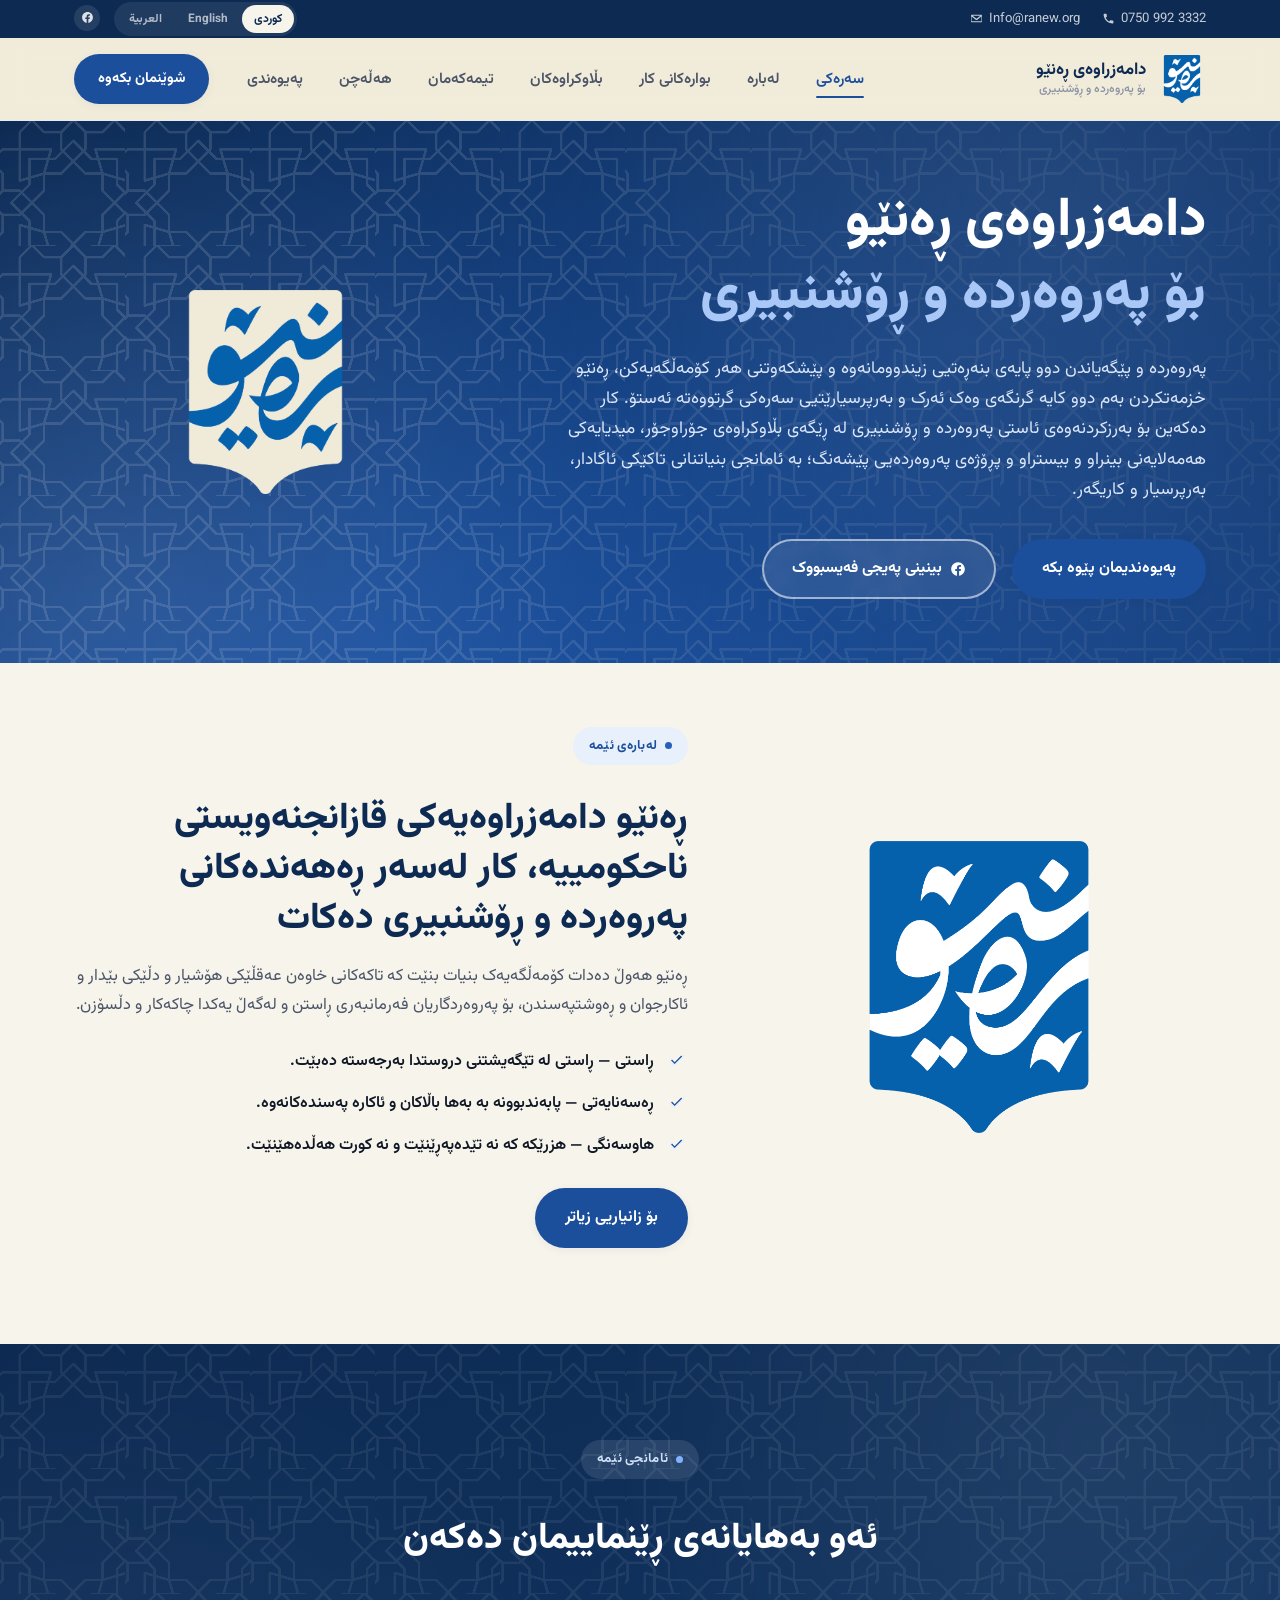
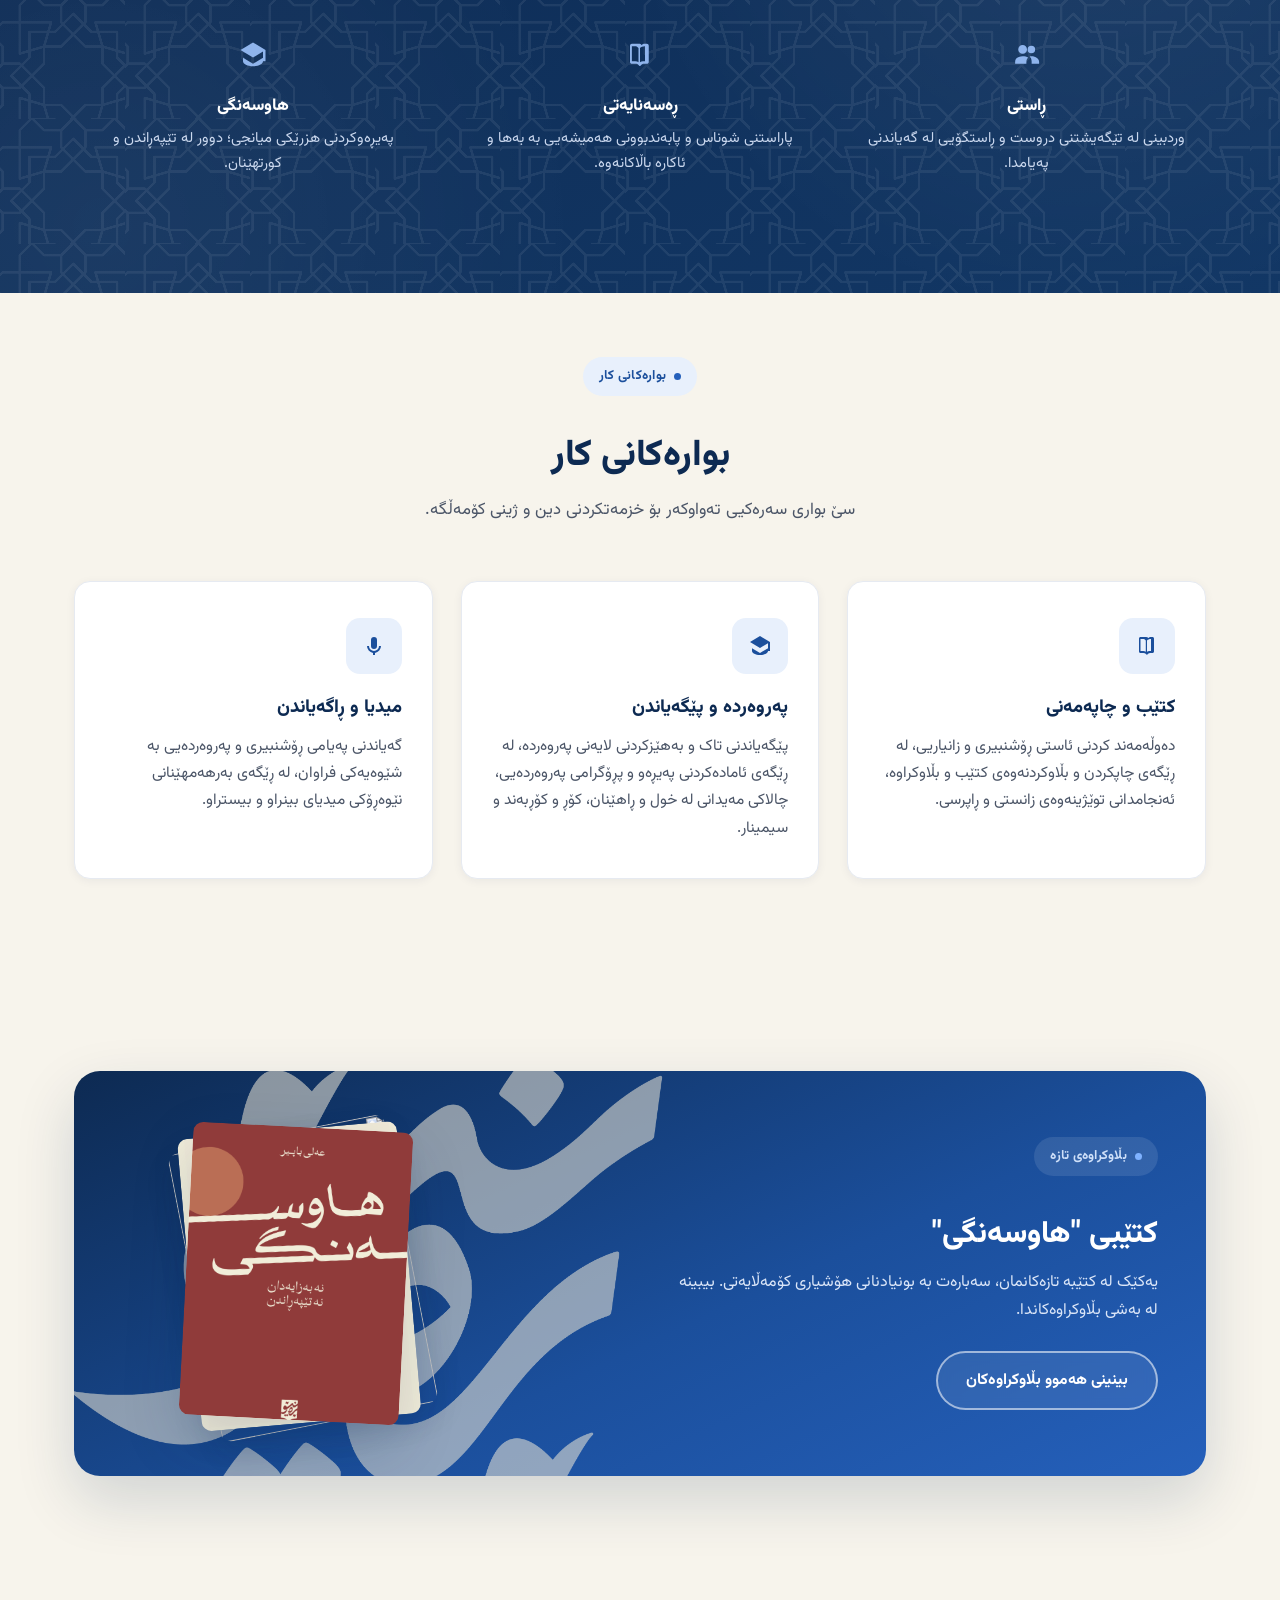
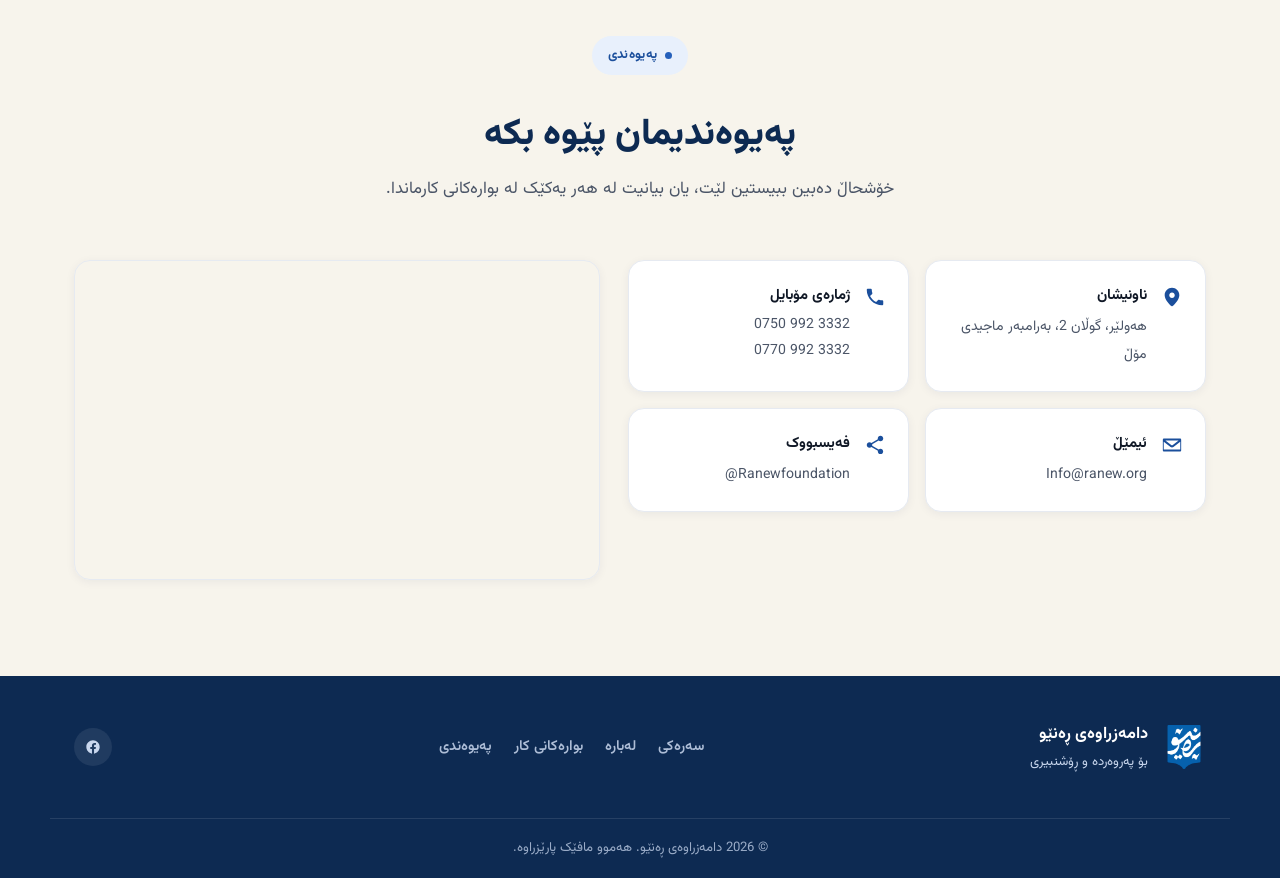
==== index.html @ 1019a0d2 "Updated..." ====
<!DOCTYPE html>
<html lang="ckb" dir="rtl">
<head>
<meta charset="UTF-8">
<meta name="viewport" content="width=device-width, initial-scale=1.0">
<title>دامەزراوەی ڕەنێو | بۆ پەروەردە و ڕۆشنبیری</title>
<meta name="description" content="دامەزراوەی ڕەنێو، ڕێکخراوێکی ناحکومی و ناقازانجخوازە لە هەولێر، کار لەسەر بواری پەروەردە و ڕۆشنبیری دەکات؛ بە وتاری هەفتانە، بەرنامەی پەروەردەیی و چالاکی کۆمەڵایەتی.">
<link rel="icon" type="image/png" href="assets/img/logos/ranew_logo_blue (white_in).png">
<link rel="preconnect" href="https://fonts.googleapis.com">
<link rel="preconnect" href="https://fonts.gstatic.com" crossorigin>
<link href="https://fonts.googleapis.com/css2?family=Vazirmatn:wght@400;500;600;700;800;900&display=swap" rel="stylesheet">
<link rel="stylesheet" href="assets/css/style.css">
</head>
<body>

<!-- ===== Top bar ===== -->
<div class="topbar">
  <div class="container topbar__inner">
    <div class="topbar__contact">
      <a href="tel:+9647509923332" dir="ltr"><span class="icon icon-phone"></span>0750 992 3332</a>
      <a href="mailto:Info@ranew.org" dir="ltr"><span class="icon icon-mail"></span>Info@ranew.org</a>
    </div>
    <div class="topbar__right">
      <div class="lang-switch" id="langSwitch" role="group" aria-label="Language / زمان / اللغة">
        <button type="button" class="lang-switch__btn" data-lang="ckb">کوردی</button>
        <button type="button" class="lang-switch__btn" data-lang="en">English</button>
        <button type="button" class="lang-switch__btn" data-lang="ar">العربية</button>
      </div>
      <div class="topbar__social">
        <a href="https://www.facebook.com/Ranewfoundation" target="_blank" rel="noopener" data-i18n-attr="aria-label:aria.facebook">
          <span class="icon icon-facebook"></span>
        </a>
      </div>
    </div>
  </div>
</div>

<!-- ===== Header / Nav ===== -->
<header class="site-header" id="siteHeader">
  <div class="container header__inner">
    <a href="#top" class="brand">
      <img src="assets/img/logos/ranew_logo_blue (white_in).png" data-i18n-attr="alt:brand.logoAlt" alt="لۆگۆی دامەزراوەی ڕەنێو" class="brand__logo">
      <span class="brand__text">
        <strong data-i18n="hero.title1">دامەزراوەی ڕەنێو</strong>
        <small data-i18n="hero.title2">بۆ پەروەردە و ڕۆشنبیری</small>
      </span>
    </a>

    <nav class="nav" id="mainNav">
      <a href="#top" class="nav__link active" data-i18n="nav.home">سەرەکی</a>
      <a href="#about" class="nav__link" data-i18n="nav.about">لەبارە</a>
      <a href="#programs" class="nav__link" data-i18n="nav.programs">بوارەکانی کار</a>
      <a href="/publications" class="nav__link" data-i18n="nav.publications">بڵاوکراوەکان</a>
      <a href="/team" class="nav__link" data-i18n="nav.team">تیمەکەمان</a>
      <a href="/helachin" class="nav__link">هەڵەچن</a>
      <a href="#contact" class="nav__link" data-i18n="nav.contact">پەیوەندی</a>
    </nav>

    <a href="https://www.facebook.com/Ranewfoundation" target="_blank" rel="noopener" class="btn btn--primary btn--nav" data-i18n="header.followBtn">شوێنمان بکەوە</a>

    <button class="nav-toggle" id="navToggle" data-i18n-attr="aria-label:aria.navToggle" aria-label="کردنەوەی لیستە" aria-expanded="false">
      <span></span><span></span><span></span>
    </button>
  </div>
</header>

<main id="top">

  <!-- ===== Hero ===== -->
  <section class="hero">
    <div class="hero__pattern" aria-hidden="true"></div>
    <div class="container hero__inner">
      <div class="hero__content reveal">
        <h1><span data-i18n="hero.title1">دامەزراوەی ڕەنێو</span><br><span class="hero__line2" data-i18n="hero.title2">بۆ پەروەردە و ڕۆشنبیری</span></h1>
        <p class="hero__lead" data-i18n="hero.lead">
          پەروەردە و پێگەیاندن دوو پایەی بنەڕەتیی زیندوومانەوە و پێشکەوتنی هەر کۆمەڵگەیەکن، ڕەنێو خزمەتکردن
          بەم دوو کایە گرنگەی وەک ئەرک و بەرپرسیارێتیی سەرەکی گرتووەتە ئەستۆ. کار دەکەین بۆ بەرزکردنەوەی
          ئاستی پەروەردە و ڕۆشنبیری لە ڕێگەی بڵاوکراوەی جۆراوجۆر، میدیایەکی هەمەلایەنی بینراو و بیستراو و
          پڕۆژەی پەروەردەیی پێشەنگ؛ بە ئامانجی بنیاتنانی تاکێکی ئاگادار، بەرپرسیار و کاریگەر.
        </p>
        <div class="hero__cta">
          <a href="#contact" class="btn btn--primary" data-i18n="hero.ctaContact">پەیوەندیمان پێوە بکە</a>
          <a href="https://www.facebook.com/Ranewfoundation" target="_blank" rel="noopener" class="btn btn--ghost">
            <span class="icon icon-facebook"></span> <span data-i18n="hero.ctaFacebook">بینینی پەیجی فەیسبووک</span>
          </a>
        </div>
      </div>
      <div class="hero__badge reveal">
        <img src="assets/img/logos/ranew_logo_white.png" data-i18n-attr="alt:hero.badgeAlt" alt="نیشانی دامەزراوەی ڕەنێو">
      </div>
    </div>

    <!--
    <div class="stats container reveal">
      <div class="stat">
        <span class="stat__num" data-count="9000" data-suffix="+">0</span>
        <span class="stat__label" data-i18n="stats.followers">شوێنکەوتووی فەیسبووک</span>
      </div>
      <div class="stat">
        <span class="stat__num" data-count="3">0</span>
        <span class="stat__label" data-i18n="stats.areas">بواری سەرەکی چالاکی</span>
      </div>
      <div class="stat">
        <span class="stat__num" data-count="52" data-suffix="+">0</span>
        <span class="stat__label" data-i18n="stats.talks">وتاری هەفتانە ساڵانە</span>
      </div>
      <div class="stat">
        <span class="stat__num" data-count="100" data-suffix="%">0</span>
        <span class="stat__label" data-i18n="stats.nonprofit">ناقازانجخواز و خزمەتگوزاری</span>
      </div>
    </div>
    -->
  </section>

  <!-- ===== About ===== -->
  <section class="section" id="about">
    <div class="container about__grid">
      <div class="about__media reveal">
        <div class="about__frame">
          <img src="assets/img/logos/ranew_logo_blue (white_in).png" data-i18n-attr="alt:brand.logoAlt" alt="لۆگۆی دامەزراوەی ڕەنێو">
        </div>
      </div>
      <div class="about__content reveal">
        <span class="eyebrow eyebrow--dark" data-i18n="about.eyebrow">لەبارەی ئێمە</span>
        <h2 class="section__title" data-i18n="about.title">ڕەنێو دامەزراوەیەکی قازانجنەویستی ناحکومییە، کار لەسەر ڕەهەندەکانی پەروەردە و ڕۆشنبیری دەکات</h2>
        <p data-i18n="about.p1">
          ڕەنێو هەوڵ دەدات کۆمەڵگەیەک بنیات بنێت کە تاکەکانی خاوەن عەقڵێکی هۆشیار و دڵێکی بێدار و
          ئاکارجوان و ڕەوشتپەسندن، بۆ پەروەردگاریان فەرمانبەری ڕاستن و لەگەڵ یەکدا چاکەکار و دڵسۆزن.
        </p>
        <ul class="check-list">
          <li data-i18n="about.check1">ڕاستی — ڕاستی لە تێگەیشتنی دروستدا بەرجەستە دەبێت.</li>
          <li data-i18n="about.check2">هاوسەنگی — هزرێکە کە نە تێدەپەڕێنێت و نە کورت هەڵدەهێنێت.</li>
          <li data-i18n="about.check3">ڕەسەنایەتی — پابەندبوونە بە بەها باڵاکان و ئاکارە پەسندەکانەوە.</li>
        </ul>

        <a href="#contact" class="btn btn--primary" data-i18n="about.cta">بۆ زانیاری زیاتر</a>
      </div>
    </div>
  </section>

  <!-- ===== Values ===== -->
  <section class="section section--dark" id="values">
    <div class="hero__pattern hero__pattern--dark" aria-hidden="true"></div>
    <div class="container">
      <div class="section__head reveal">
        <span class="eyebrow" data-i18n="values.eyebrow">ئامانجی ئێمە</span>
        <h2 class="section__title section__title--light" data-i18n="values.title">ئەو بەهایانەی ڕێنماییمان دەکەن</h2>
      </div>

      <div class="cards cards--3">
        <div class="value reveal">
          <span class="icon icon-people"></span>
          <h4 data-i18n="values.v1.title">ڕاستی</h4>
          <p data-i18n="values.v1.desc">وردبینی لە تێگەیشتنی دروست و ڕاستگۆیی لە گەیاندنی پەیامدا.</p>
        </div>
        <div class="value reveal">
          <span class="icon icon-book"></span>
          <h4 data-i18n="values.v2.title">ڕەسەنایەتی</h4>
          <p data-i18n="values.v2.desc">پاراستنی شوناس و پابەندبوونی هەمیشەیی بە بەها و ئاکارە باڵاکانەوە.</p>
        </div>
        <div class="value reveal">
          <span class="icon icon-culture"></span>
          <h4 data-i18n="values.v3.title">هاوسەنگی</h4>
          <p data-i18n="values.v3.desc">پەیڕەوکردنی هزرێکی میانجی؛ دوور لە تێپەڕاندن و کورتهێنان.</p>
        </div>
      </div>
    </div>
  </section>

  <!-- ===== Programs ===== -->
  <section class="section section--tint" id="programs">
    <div class="container">
      <div class="section__head reveal">
        <span class="eyebrow eyebrow--dark" data-i18n="programs.eyebrow">بوارەکانی کار</span>
        <h2 class="section__title" data-i18n="programs.title">بوارەکانی کار</h2>
        <p class="section__sub" data-i18n="programs.sub">سێ بواری سەرەکیی تەواوکەر بۆ خزمەتکردنی دین و ژینی کۆمەڵگە.</p>
      </div>

      <div class="cards cards--3">
        <article class="card reveal">
          <div class="card__icon"><span class="icon icon-book"></span></div>
          <h3 data-i18n="programs.card1.title">کتێب و چاپەمەنی</h3>
          <p data-i18n="programs.card1.desc">دەوڵەمەند کردنی ئاستی ڕۆشنبیری و زانیاریی، لە ڕێگەی چاپکردن و بڵاوکردنەوەی کتێب و بڵاوکراوە، ئەنجامدانی توێژینەوەی زانستی و ڕاپرسی.</p>
        </article>
        <article class="card reveal">
          <div class="card__icon"><span class="icon icon-culture"></span></div>
          <h3 data-i18n="programs.card2.title">پەروەردە و پێگەیاندن</h3>
          <p data-i18n="programs.card2.desc">پێگەیاندنی تاک و بەهێزکردنی لایەنی پەروەردە، لە ڕێگەی ئامادەکردنی پەیڕەو و پڕۆگرامی پەروەردەیی، چالاکی مەیدانی لە خول و ڕاهێنان، کۆڕ و کۆڕبەند و سیمینار.</p>
        </article>
        <article class="card reveal">
          <div class="card__icon"><span class="icon icon-mic"></span></div>
          <h3 data-i18n="programs.card3.title">میدیا و ڕاگەیاندن</h3>
          <p data-i18n="programs.card3.desc">گەیاندنی پەیامی ڕۆشنبیری و پەروەردەیی بە شێوەیەکی فراوان، لە ڕێگەی بەرهەمهێنانی نێوەڕۆکی میدیای بینراو و بیستراو.</p>
        </article>
      </div>
    </div>
  </section>

  <!-- ===== Book Promo ===== -->
  <section class="section promo-section">
    <div class="container">
      <div class="promo reveal">
        <div class="promo__overlay" aria-hidden="true"></div>
        <div class="promo__content">
          <span class="eyebrow" data-i18n="promo.eyebrow">بڵاوکراوەی تازە</span>
          <h2 class="promo__title" data-i18n="promo.title">کتێبی "هاوسەنگی"</h2>
          <p class="promo__desc" data-i18n="promo.desc">یەکێک لە کتێبە تازەکانمان، سەبارەت بە بونیادنانی هۆشیاری کۆمەڵایەتی. بیبینە لە بەشی بڵاوکراوەکاندا.</p>
          <a href="/publications" class="btn btn--ghost" data-i18n="promo.cta">بینینی هەموو بڵاوکراوەکان</a>
        </div>
        <div class="promo__book">
          <img class="promo__book-img promo__book-img--back" src="assets/img/books/2ds/خێزان.png" alt="">
          <img class="promo__book-img promo__book-img--mid" src="assets/img/books/2ds/دۆستایەتی.png" alt="">
          <img class="promo__book-img promo__book-img--front" src="assets/img/books/2ds/هاوسەنگی.png" alt="">
        </div>
      </div>
    </div>
  </section>

  <!-- ===== Contact ===== -->
  <section class="section" id="contact">
    <div class="container">
      <div class="section__head reveal">
        <span class="eyebrow eyebrow--dark" data-i18n="contact.eyebrow">پەیوەندی</span>
        <h2 class="section__title" data-i18n="contact.title">پەیوەندیمان پێوە بکە</h2>
        <p class="section__sub" data-i18n="contact.sub">خۆشحاڵ دەبین ببیستین لێت، یان بیانیت لە هەر یەکێک لە بوارەکانی کارماندا.</p>
      </div>

      <div class="contact__grid">
        <div class="contact__cards reveal">
          <a class="contact-card" href="https://www.google.com/maps/search/?api=1&query=36.198942,44.063415" target="_blank" rel="noopener">
            <span class="icon icon-pin"></span>
            <div>
              <strong data-i18n="contact.address.label">ناونیشان</strong>
              <span data-i18n="contact.address.value">هەولێر، گوڵان 2، بەرامبەر ماجیدی مۆڵ</span>
            </div>
          </a>
          <div class="contact-card">
            <span class="icon icon-phone"></span>
            <div>
              <strong data-i18n="contact.phone.label">ژمارەی مۆبایل</strong>
              <span dir="ltr" class="contact-card__phones">
                <a href="tel:+9647509923332">0750 992 3332</a>
                <a href="tel:+9647709923332">0770 992 3332</a>
              </span>
            </div>
          </div>
          <a class="contact-card" href="mailto:Info@ranew.org">
            <span class="icon icon-mail"></span>
            <div>
              <strong data-i18n="contact.email.label">ئیمێڵ</strong>
              <span dir="ltr">Info@ranew.org</span>
            </div>
          </a>
          <a class="contact-card" href="https://www.facebook.com/Ranewfoundation" target="_blank" rel="noopener">
            <span class="icon icon-share"></span>
            <div>
              <strong data-i18n="contact.facebook.label">میدیای کۆمەڵایەتی</strong>
              <span dir="ltr">@Ranewfoundation</span>
            </div>
          </a>
        </div>

        <div class="contact__map reveal">
          <iframe
            src="https://www.google.com/maps?q=36.198942,44.063415&z=16&output=embed"
            width="100%" height="100%" style="border:0;" loading="lazy"
            referrerpolicy="no-referrer-when-downgrade"
            title="Ranew Foundation - Google Maps location">
          </iframe>
        </div>
      </div>
    </div>
  </section>

</main>

<!-- ===== Footer ===== -->
<footer class="footer">
  <div class="container footer__inner">
    <div class="footer__brand">
      <img src="assets/img/logos/ranew_logo_blue (white_in).png" data-i18n-attr="alt:brand.logoAlt" alt="لۆگۆی دامەزراوەی ڕەنێو">
      <div>
        <strong data-i18n="hero.title1">دامەزراوەی ڕەنێو</strong>
        <p data-i18n="footer.tagline">بۆ پەروەردە و ڕۆشنبیری</p>
      </div>
    </div>

    <nav class="footer__links">
      <a href="#top" data-i18n="nav.home">سەرەکی</a>
      <a href="#about" data-i18n="nav.about">لەبارەی ئێمە</a>
      <a href="#programs" data-i18n="nav.programs">بوارەکانی کار</a>
      <a href="#contact" data-i18n="nav.contact">پەیوەندی</a>
    </nav>

    <div class="footer__social">
      <a href="https://www.facebook.com/Ranewfoundation" target="_blank" rel="noopener" data-i18n-attr="aria-label:aria.facebook"><span class="icon icon-facebook"></span></a>
    </div>
  </div>
  <div class="footer__bottom">
    <div class="container">
      <p>© <span id="year"></span> <span data-i18n="footer.copyright">دامەزراوەی ڕەنێو. هەموو مافێک پارێزراوە.</span></p>
    </div>
  </div>
</footer>

<button id="backToTop" class="back-to-top" data-i18n-attr="aria-label:aria.backToTop" aria-label="گەڕانەوە بۆ سەرەوە">
  <span class="icon icon-up"></span>
</button>

<script src="assets/js/script.js"></script>
<script src="assets/js/i18n.js"></script>
</body>
</html>
---- assets/css/style.css ----
/* ============================================================
   دامەزراوەی ڕەنێو — Ranew Foundation website styles
   ============================================================ */

:root{
  --blue-900:#0d2a52;
  --blue-800:#123765;
  --blue-700:#1b4f9c;
  --blue-600:#2560bb;
  --blue-500:#3a72cc;
  --blue-100:#e8f0fc;
  --blue-50:#f4f8fd;

  --ink:#101826;
  --ink-soft:#4b5567;
  --ink-faint:#8892a3;
  --line:#e6eaf1;
  --white:#ffffff;
  --cream:#f7f4ec;
  --bg:var(--cream);

  --shadow-sm:0 2px 10px rgba(13,42,82,.06);
  --shadow-md:0 12px 30px rgba(13,42,82,.10);
  --shadow-lg:0 24px 60px rgba(13,42,82,.16);

  --radius-sm:10px;
  --radius-md:16px;
  --radius-lg:26px;

  --ease:cubic-bezier(.4,0,.2,1);
  --container:1180px;
}

*,*::before,*::after{ box-sizing:border-box; }
html{ scroll-behavior:smooth; scroll-padding-top:83px; }
body{
  margin:0;
  font-family:'Vazirmatn', 'Segoe UI', Tahoma, sans-serif;
  color:var(--ink);
  background:var(--bg);
  line-height:1.75;
  -webkit-font-smoothing:antialiased;
  overflow-x:hidden;
}
img{ max-width:100%; display:block; }
a{ color:inherit; text-decoration:none; }
ul{ margin:0; padding:0; list-style:none; }
h1,h2,h3,h4{ margin:0; line-height:1.35; font-weight:800; }
p{ margin:0; }
button{ font-family:inherit; }

.container{
  width:100%;
  max-width:var(--container);
  margin-inline:auto;
  padding-inline:24px;
}

/* ---------- Reveal on scroll ---------- */
.reveal{
  opacity:0;
  transform:translateY(24px);
  transition:opacity .7s var(--ease), transform .7s var(--ease);
}
.reveal.is-visible{ opacity:1; transform:none; }

/* ---------- Icons (inline-SVG mask) ---------- */
.icon{
  display:inline-block;
  width:1em; height:1em;
  background-color:currentColor;
  -webkit-mask-repeat:no-repeat; mask-repeat:no-repeat;
  -webkit-mask-position:center; mask-position:center;
  -webkit-mask-size:contain; mask-size:contain;
  vertical-align:-0.14em;
}
.icon-phone{ -webkit-mask-image:url("data:image/svg+xml,%3Csvg xmlns='http://www.w3.org/2000/svg' viewBox='0 0 24 24'%3E%3Cpath d='M6.6 10.8c1.4 2.8 3.8 5.2 6.6 6.6l2.2-2.2c.3-.3.7-.4 1-.2 1.1.4 2.3.6 3.6.6.6 0 1 .4 1 1V20c0 .6-.4 1-1 1C10.6 21 3 13.4 3 4c0-.6.4-1 1-1h3.5c.6 0 1 .4 1 1 0 1.2.2 2.4.6 3.6.1.4 0 .8-.2 1L6.6 10.8z'/%3E%3C/svg%3E"); mask-image:url("data:image/svg+xml,%3Csvg xmlns='http://www.w3.org/2000/svg' viewBox='0 0 24 24'%3E%3Cpath d='M6.6 10.8c1.4 2.8 3.8 5.2 6.6 6.6l2.2-2.2c.3-.3.7-.4 1-.2 1.1.4 2.3.6 3.6.6.6 0 1 .4 1 1V20c0 .6-.4 1-1 1C10.6 21 3 13.4 3 4c0-.6.4-1 1-1h3.5c.6 0 1 .4 1 1 0 1.2.2 2.4.6 3.6.1.4 0 .8-.2 1L6.6 10.8z'/%3E%3C/svg%3E"); }
.icon-mail{ -webkit-mask-image:url("data:image/svg+xml,%3Csvg xmlns='http://www.w3.org/2000/svg' viewBox='0 0 24 24'%3E%3Cpath d='M3 5h18c.6 0 1 .4 1 1v12c0 .6-.4 1-1 1H3c-.6 0-1-.4-1-1V6c0-.6.4-1 1-1zm1.8 2 6.7 5.2c.3.2.7.2 1 0L19.2 7H4.8zM3 8.4V17h18V8.4l-7.4 5.7c-.9.7-2.3.7-3.2 0L3 8.4z'/%3E%3C/svg%3E"); mask-image:url("data:image/svg+xml,%3Csvg xmlns='http://www.w3.org/2000/svg' viewBox='0 0 24 24'%3E%3Cpath d='M3 5h18c.6 0 1 .4 1 1v12c0 .6-.4 1-1 1H3c-.6 0-1-.4-1-1V6c0-.6.4-1 1-1zm1.8 2 6.7 5.2c.3.2.7.2 1 0L19.2 7H4.8zM3 8.4V17h18V8.4l-7.4 5.7c-.9.7-2.3.7-3.2 0L3 8.4z'/%3E%3C/svg%3E"); }
.icon-facebook{ -webkit-mask-image:url("data:image/svg+xml,%3Csvg xmlns='http://www.w3.org/2000/svg' viewBox='0 0 24 24'%3E%3Cpath d='M22 12.06C22 6.5 17.52 2 12 2S2 6.5 2 12.06c0 5 3.66 9.16 8.44 9.94v-7.03H7.9v-2.9h2.54V9.85c0-2.51 1.5-3.9 3.79-3.9 1.1 0 2.24.2 2.24.2v2.46h-1.26c-1.24 0-1.63.77-1.63 1.56v1.87h2.78l-.44 2.9h-2.34V22c4.78-.78 8.44-4.94 8.44-9.94z'/%3E%3C/svg%3E"); mask-image:url("data:image/svg+xml,%3Csvg xmlns='http://www.w3.org/2000/svg' viewBox='0 0 24 24'%3E%3Cpath d='M22 12.06C22 6.5 17.52 2 12 2S2 6.5 2 12.06c0 5 3.66 9.16 8.44 9.94v-7.03H7.9v-2.9h2.54V9.85c0-2.51 1.5-3.9 3.79-3.9 1.1 0 2.24.2 2.24.2v2.46h-1.26c-1.24 0-1.63.77-1.63 1.56v1.87h2.78l-.44 2.9h-2.34V22c4.78-.78 8.44-4.94 8.44-9.94z'/%3E%3C/svg%3E"); }
.icon-pin{ -webkit-mask-image:url("data:image/svg+xml,%3Csvg xmlns='http://www.w3.org/2000/svg' viewBox='0 0 24 24'%3E%3Cpath d='M12 2c-4.4 0-8 3.6-8 8 0 5.4 6.6 11.2 7.4 11.9.3.3.9.3 1.2 0C13.4 21.2 20 15.4 20 10c0-4.4-3.6-8-8-8zm0 11c-1.7 0-3-1.3-3-3s1.3-3 3-3 3 1.3 3 3-1.3 3-3 3z'/%3E%3C/svg%3E"); mask-image:url("data:image/svg+xml,%3Csvg xmlns='http://www.w3.org/2000/svg' viewBox='0 0 24 24'%3E%3Cpath d='M12 2c-4.4 0-8 3.6-8 8 0 5.4 6.6 11.2 7.4 11.9.3.3.9.3 1.2 0C13.4 21.2 20 15.4 20 10c0-4.4-3.6-8-8-8zm0 11c-1.7 0-3-1.3-3-3s1.3-3 3-3 3 1.3 3 3-1.3 3-3 3z'/%3E%3C/svg%3E"); }
.icon-mic{ -webkit-mask-image:url("data:image/svg+xml,%3Csvg xmlns='http://www.w3.org/2000/svg' viewBox='0 0 24 24'%3E%3Cpath d='M12 15a3 3 0 0 0 3-3V6a3 3 0 0 0-6 0v6a3 3 0 0 0 3 3zm5-3a5 5 0 0 1-10 0H5a7 7 0 0 0 6 6.9V21h2v-2.1A7 7 0 0 0 19 12h-2z'/%3E%3C/svg%3E"); mask-image:url("data:image/svg+xml,%3Csvg xmlns='http://www.w3.org/2000/svg' viewBox='0 0 24 24'%3E%3Cpath d='M12 15a3 3 0 0 0 3-3V6a3 3 0 0 0-6 0v6a3 3 0 0 0 3 3zm5-3a5 5 0 0 1-10 0H5a7 7 0 0 0 6 6.9V21h2v-2.1A7 7 0 0 0 19 12h-2z'/%3E%3C/svg%3E"); }
.icon-book{ -webkit-mask-image:url("data:image/svg+xml,%3Csvg xmlns='http://www.w3.org/2000/svg' viewBox='0 0 24 24'%3E%3Cpath d='M4 4.5C4 3.7 4.7 3 5.5 3H11c1 0 1.8.4 2.4 1.1C13.9 3.4 14.8 3 15.8 3h1.7c.8 0 1.5.7 1.5 1.5v13c0 .8-.7 1.5-1.5 1.5h-2.1c-1 0-1.9.4-2.6 1.1l-.4.4c-.3.3-.8.3-1 0l-.4-.4c-.7-.7-1.6-1.1-2.6-1.1H5.5C4.7 19 4 18.3 4 17.5v-13zM12 6.4v11.3c.7-.4 1.5-.7 2.4-.7h1.6V5H15.8c-1.6 0-2.9.6-3.8 1.4zM11 5H5.5v12h2.9c.9 0 1.7.3 2.4.7V6.4C10.1 5.9 9.7 5 8.7 5H11z'/%3E%3C/svg%3E"); mask-image:url("data:image/svg+xml,%3Csvg xmlns='http://www.w3.org/2000/svg' viewBox='0 0 24 24'%3E%3Cpath d='M4 4.5C4 3.7 4.7 3 5.5 3H11c1 0 1.8.4 2.4 1.1C13.9 3.4 14.8 3 15.8 3h1.7c.8 0 1.5.7 1.5 1.5v13c0 .8-.7 1.5-1.5 1.5h-2.1c-1 0-1.9.4-2.6 1.1l-.4.4c-.3.3-.8.3-1 0l-.4-.4c-.7-.7-1.6-1.1-2.6-1.1H5.5C4.7 19 4 18.3 4 17.5v-13zM12 6.4v11.3c.7-.4 1.5-.7 2.4-.7h1.6V5H15.8c-1.6 0-2.9.6-3.8 1.4zM11 5H5.5v12h2.9c.9 0 1.7.3 2.4.7V6.4C10.1 5.9 9.7 5 8.7 5H11z'/%3E%3C/svg%3E"); }
.icon-culture{ -webkit-mask-image:url("data:image/svg+xml,%3Csvg xmlns='http://www.w3.org/2000/svg' viewBox='0 0 24 24'%3E%3Cpath d='M12 2 2 8l10 6 8-4.8V17h2V8L12 2zM4 10.2V17c0 2.2 3.6 4 8 4s8-1.8 8-4v-2.8l-8 4.8-8-4.8z'/%3E%3C/svg%3E"); mask-image:url("data:image/svg+xml,%3Csvg xmlns='http://www.w3.org/2000/svg' viewBox='0 0 24 24'%3E%3Cpath d='M12 2 2 8l10 6 8-4.8V17h2V8L12 2zM4 10.2V17c0 2.2 3.6 4 8 4s8-1.8 8-4v-2.8l-8 4.8-8-4.8z'/%3E%3C/svg%3E"); }
.icon-heart{ -webkit-mask-image:url("data:image/svg+xml,%3Csvg xmlns='http://www.w3.org/2000/svg' viewBox='0 0 24 24'%3E%3Cpath d='M12 21s-7.5-4.6-10-9.3C.4 8 2 4.5 5.5 4c2-.3 3.7.6 4.9 2.3.3.4.7.9 1 1.3.3-.4.7-.9 1-1.3C13.6 4.6 15.3 3.7 17.3 4c3.5.5 5.1 4 3.7 7.7C18.5 16.4 12 21 12 21z'/%3E%3C/svg%3E"); mask-image:url("data:image/svg+xml,%3Csvg xmlns='http://www.w3.org/2000/svg' viewBox='0 0 24 24'%3E%3Cpath d='M12 21s-7.5-4.6-10-9.3C.4 8 2 4.5 5.5 4c2-.3 3.7.6 4.9 2.3.3.4.7.9 1 1.3.3-.4.7-.9 1-1.3C13.6 4.6 15.3 3.7 17.3 4c3.5.5 5.1 4 3.7 7.7C18.5 16.4 12 21 12 21z'/%3E%3C/svg%3E"); }
.icon-people{ -webkit-mask-image:url("data:image/svg+xml,%3Csvg xmlns='http://www.w3.org/2000/svg' viewBox='0 0 24 24'%3E%3Cpath d='M8.5 11a3.5 3.5 0 1 0 0-7 3.5 3.5 0 0 0 0 7zm7-.5a3 3 0 1 0 0-6 3 3 0 0 0 0 6zM8.5 13c-3 0-6 1.5-6 4.5V19h9v-1.5c0-1.4.5-2.6 1.4-3.6-1-.6-2.7-.9-4.4-.9zm7 0c-.4 0-.9 0-1.4.1 1 .9 1.6 2.2 1.6 3.9V19h6v-1.5c0-2.5-2.6-4.5-6.2-4.5z'/%3E%3C/svg%3E"); mask-image:url("data:image/svg+xml,%3Csvg xmlns='http://www.w3.org/2000/svg' viewBox='0 0 24 24'%3E%3Cpath d='M8.5 11a3.5 3.5 0 1 0 0-7 3.5 3.5 0 0 0 0 7zm7-.5a3 3 0 1 0 0-6 3 3 0 0 0 0 6zM8.5 13c-3 0-6 1.5-6 4.5V19h9v-1.5c0-1.4.5-2.6 1.4-3.6-1-.6-2.7-.9-4.4-.9zm7 0c-.4 0-.9 0-1.4.1 1 .9 1.6 2.2 1.6 3.9V19h6v-1.5c0-2.5-2.6-4.5-6.2-4.5z'/%3E%3C/svg%3E"); }
.icon-up{ -webkit-mask-image:url("data:image/svg+xml,%3Csvg xmlns='http://www.w3.org/2000/svg' viewBox='0 0 24 24'%3E%3Cpath d='M12 5l-7 7 1.4 1.4L11 8.8V19h2V8.8l4.6 4.6L19 12z'/%3E%3C/svg%3E"); mask-image:url("data:image/svg+xml,%3Csvg xmlns='http://www.w3.org/2000/svg' viewBox='0 0 24 24'%3E%3Cpath d='M12 5l-7 7 1.4 1.4L11 8.8V19h2V8.8l4.6 4.6L19 12z'/%3E%3C/svg%3E"); }
.icon-share{ -webkit-mask-image:url("data:image/svg+xml,%3Csvg xmlns='http://www.w3.org/2000/svg' viewBox='0 0 24 24'%3E%3Cpath d='M18 16.08c-.76 0-1.44.3-1.96.77L8.91 12.7c.05-.23.09-.46.09-.7s-.04-.47-.09-.7l7.05-4.11c.54.5 1.25.81 2.04.81 1.66 0 3-1.34 3-3s-1.34-3-3-3-3 1.34-3 3c0 .24.04.47.09.7L8.04 9.81C7.5 9.31 6.79 9 6 9c-1.66 0-3 1.34-3 3s1.34 3 3 3c.79 0 1.5-.31 2.04-.81l7.12 4.16c-.05.21-.08.43-.08.65 0 1.61 1.31 2.92 2.92 2.92s2.92-1.31 2.92-2.92-1.31-2.92-2.92-2.92z'/%3E%3C/svg%3E"); mask-image:url("data:image/svg+xml,%3Csvg xmlns='http://www.w3.org/2000/svg' viewBox='0 0 24 24'%3E%3Cpath d='M18 16.08c-.76 0-1.44.3-1.96.77L8.91 12.7c.05-.23.09-.46.09-.7s-.04-.47-.09-.7l7.05-4.11c.54.5 1.25.81 2.04.81 1.66 0 3-1.34 3-3s-1.34-3-3-3-3 1.34-3 3c0 .24.04.47.09.7L8.04 9.81C7.5 9.31 6.79 9 6 9c-1.66 0-3 1.34-3 3s1.34 3 3 3c.79 0 1.5-.31 2.04-.81l7.12 4.16c-.05.21-.08.43-.08.65 0 1.61 1.31 2.92 2.92 2.92s2.92-1.31 2.92-2.92-1.31-2.92-2.92-2.92z'/%3E%3C/svg%3E"); }

/* ---------- Buttons ---------- */
.btn{
  display:inline-flex; align-items:center; gap:8px;
  padding:14px 28px;
  border-radius:999px;
  font-weight:700; font-size:.98rem;
  transition:transform .25s var(--ease), box-shadow .25s var(--ease), background .25s var(--ease), color .25s var(--ease), border-color .25s var(--ease);
  border:2px solid transparent;
  white-space:nowrap;
}
.btn--primary{ background:var(--blue-700); color:var(--white); box-shadow:var(--shadow-sm); }
.btn--primary:hover{ background:var(--blue-800); transform:translateY(-2px); box-shadow:var(--shadow-md); }
.btn--ghost{ background:rgba(255,255,255,.08); color:var(--white); border-color:rgba(255,255,255,.55); backdrop-filter:blur(6px); }
.btn--ghost:hover{ background:var(--cream); color:var(--blue-800); border-color:var(--cream); transform:translateY(-2px); }
.btn--nav{ padding:10px 22px; font-size:.9rem; }

/* ---------- Top bar ---------- */
.topbar{ background:var(--blue-900); color:rgba(255,255,255,.85); font-size:.82rem; }
.topbar__inner{ display:flex; align-items:center; justify-content:space-between; height:38px; }
.topbar__contact{ display:flex; align-items:center; gap:22px; }
.topbar__contact a{ display:inline-flex; align-items:center; gap:6px; opacity:.9; transition:opacity .2s; }
.topbar__contact a:hover{ opacity:1; color:#fff; }
.topbar__social a{ display:inline-flex; width:26px; height:26px; align-items:center; justify-content:center; border-radius:50%; background:rgba(255,255,255,.1); transition:background .2s; }
.topbar__social a:hover{ background:rgba(255,255,255,.22); }

.topbar__right{ display:flex; align-items:center; gap:14px; }

/* ---------- Language switcher ---------- */
.lang-switch{ display:flex; align-items:center; gap:2px; background:rgba(255,255,255,.08); padding:3px; border-radius:999px; }
.lang-switch__btn{
  border:none; background:transparent; cursor:pointer;
  padding:5px 12px; border-radius:999px;
  font-family:inherit; font-size:.74rem; font-weight:700;
  color:rgba(255,255,255,.65);
  transition:background .2s var(--ease), color .2s var(--ease);
  white-space:nowrap;
}
.lang-switch__btn:hover{ color:#fff; }
.lang-switch__btn.is-active{ background:var(--cream); color:var(--blue-900); }
.lang-switch__btn.is-active:hover{ color:var(--blue-900); }

/* ---------- Header ---------- */
.site-header{
  position:sticky; top:0; z-index:60;
  background:rgba(240,234,216,.85);
  backdrop-filter:saturate(180%) blur(14px);
  border-bottom:1px solid var(--line);
  transition:box-shadow .3s var(--ease);
}
.site-header.is-scrolled{ box-shadow:var(--shadow-sm); }
.header__inner{ display:flex; align-items:center; gap:24px; height:82px; }
.brand{ display:flex; align-items:center; gap:12px; margin-inline-end:auto; }
.brand__logo{ width:48px; height:48px; }
.brand__text{ display:flex; flex-direction:column; line-height:1.3; }
.brand__text strong{ font-size:1.05rem; color:var(--blue-900); }
.brand__text small{ font-size:.74rem; color:var(--ink-faint); font-weight:500; }

.nav{ display:flex; align-items:center; gap:8px; }
.nav__link{
  position:relative; padding:10px 14px; font-weight:600; font-size:.95rem; color:var(--ink-soft);
  border-radius:8px; transition:color .2s, background .2s;
}
.nav__link:hover{ color:var(--blue-700); background:var(--blue-50); }
.nav__link.active{ color:var(--blue-700); }
.nav__link.active::after{
  content:""; position:absolute; inset-inline:14px; bottom:4px; height:2px; background:var(--blue-700); border-radius:2px;
}

.nav-toggle{ display:none; flex-direction:column; justify-content:center; gap:5px; width:40px; height:40px; border:none; background:none; cursor:pointer; border-radius:8px; }
.nav-toggle span{ display:block; height:2px; width:22px; margin-inline:auto; background:var(--blue-900); border-radius:2px; transition:transform .3s var(--ease), opacity .3s var(--ease); }
.nav-toggle.is-open span:nth-child(1){ transform:translateY(7px) rotate(45deg); }
.nav-toggle.is-open span:nth-child(2){ opacity:0; }
.nav-toggle.is-open span:nth-child(3){ transform:translateY(-7px) rotate(-45deg); }

/* ---------- Hero ---------- */
.hero{
  position:relative;
  background:linear-gradient(155deg,var(--blue-900) 0%, var(--blue-700) 58%, var(--blue-600) 100%);
  color:#fff;
  overflow:hidden;
}
.hero__pattern{
  position:absolute; inset:0;
  background-image:
    radial-gradient(circle at 85% 18%, rgba(255,255,255,.14) 0, transparent 42%),
    radial-gradient(circle at 8% 88%, rgba(255,255,255,.10) 0, transparent 40%),
    url("../img/hero-pattern.png");
  background-repeat:no-repeat, no-repeat, repeat;
  background-size:cover, cover, 125px 125px;
  opacity:.9;
  pointer-events:none;
}
.hero__pattern--dark{ opacity:.5; }
.hero > .hero__pattern{
  background-image:
    linear-gradient(to left, rgba(13,42,82,.6) 0%, rgba(13,42,82,.25) 45%, transparent 70%),
    radial-gradient(circle at 85% 18%, rgba(255,255,255,.14) 0, transparent 42%),
    radial-gradient(circle at 8% 88%, rgba(255,255,255,.10) 0, transparent 40%),
    url("../img/hero-pattern.png");
  background-repeat:no-repeat, no-repeat, no-repeat, repeat;
  background-size:cover, cover, cover, 125px 125px;
}
.hero__inner{
  position:relative; z-index:1;
  display:grid; grid-template-columns:1.3fr .7fr; align-items:center; gap:40px;
  padding-block:64px;
}
.eyebrow{
  display:inline-flex; align-items:center; gap:8px;
  font-size:.82rem; font-weight:700; letter-spacing:.02em;
  color:#cfe0f9; background:rgba(255,255,255,.1);
  padding:8px 16px; border-radius:999px; margin-bottom:22px;
}
.eyebrow::before{ content:""; width:7px; height:7px; border-radius:50%; background:#7fb2ff; }
.eyebrow--dark{ color:var(--blue-700); background:var(--blue-100); }
.eyebrow--dark::before{ background:var(--blue-600); }
.eyebrow--green{ color:#166534; background:#eefaf1; margin-bottom:0; }
.eyebrow--green::before{ background:#1c8a4b; }

.helachin-stats{ display:flex; flex-wrap:wrap; justify-content:center; gap:10px; margin-bottom:22px; }

.hero h1{ font-size:clamp(2.1rem, 4.4vw, 3.4rem); margin-bottom:22px; }
.hero h1 .hero__line2{ color:#a9c8f7; }
.hero__lead{ max-width:640px; font-size:1.08rem; color:#dbe6f8; margin-bottom:34px; }
.hero__cta{ display:flex; flex-wrap:wrap; gap:16px; }

.hero__badge{
  justify-self:center;
  width:min(260px, 100%); aspect-ratio:1;
  display:flex; align-items:center; justify-content:center;
  padding:28px;
}
.hero__badge img{ width:100%; height:100%; object-fit:contain; }

.stats{
  position:relative; z-index:1;
  display:grid; grid-template-columns:repeat(4,1fr);
  background:rgba(255,255,255,.08);
  border-top:1px solid rgba(255,255,255,.14);
  backdrop-filter:blur(6px);
}
.stat{ text-align:center; padding:26px 12px; border-inline-end:1px solid rgba(255,255,255,.14); }
.stat:last-child{ border-inline-end:none; }
.stat__num{ display:block; font-size:clamp(1.5rem,2.6vw,2.2rem); font-weight:900; color:#fff; }
.stat__label{ display:block; margin-top:4px; font-size:.82rem; color:#c9daf5; font-weight:600; }

/* ---------- Sections ---------- */
.section{ padding-block:96px; }
#about, #programs, #contact,
body[data-page="team"] .section,
body[data-page="publications"] .section,
body[data-page="helachin"] .section{ padding-top:64px; }
.section--tint{ background:var(--cream); }
.section--dark{ position:relative; background:linear-gradient(160deg,var(--blue-900),var(--blue-800)); color:#fff; overflow:hidden; }
.section--dark .value h4{ color:#fff; }
.section--dark .value p{ color:#c9d7ee; }

.section__head{ max-width:680px; margin-inline:auto; text-align:center; margin-bottom:56px; }
.section__title{ font-size:clamp(1.7rem, 3vw, 2.3rem); color:var(--blue-900); margin-top:14px; }
.section__title--light{ color:#fff; }
.section__sub{ margin-top:14px; color:var(--ink-soft); font-size:1.05rem; }
.section--dark .section__sub{ color:#c9d7ee; }
.section__cta{ text-align:center; margin-top:48px; }

/* ---------- Book promo banner ---------- */
.promo{
  position:relative; overflow:hidden;
  background:linear-gradient(155deg,var(--blue-900) 0%, var(--blue-700) 58%, var(--blue-600) 100%);
  border-radius:var(--radius-lg);
  padding:56px 48px;
  display:grid; grid-template-columns:1.3fr .7fr; gap:40px; align-items:center;
  box-shadow:var(--shadow-lg);
}
.promo__overlay{
  position:absolute; inset:0;
  background-image:url("../img/overlay.png");
  background-repeat:no-repeat;
  background-position:left -8% center;
  background-size:60% auto;
  opacity:.55;
  pointer-events:none;
}
.promo__content{ position:relative; z-index:1; }
.promo__title{ color:#fff; font-size:clamp(1.4rem, 2.6vw, 1.9rem); margin:16px 0 14px; }
.promo__desc{ color:#dbe6f8; font-size:1rem; max-width:480px; margin-bottom:26px; }
.promo__book{
  position:relative; z-index:1; justify-self:center;
  width:min(220px, 70%); aspect-ratio:3/4;
}
.promo__book-img{
  position:absolute; inset:0; width:100%; height:100%; object-fit:cover;
  border-radius:10px; box-shadow:var(--shadow-md);
  display:block;
}
.promo__book-img--back{ z-index:1; transform:rotate(-11deg) translate(6px,6px); }
.promo__book-img--mid{ z-index:2; transform:rotate(-5deg) translate(3px,3px); }
.promo__book-img--front{ z-index:3; transform:rotate(3deg); box-shadow:var(--shadow-lg); }

/* ---------- About ---------- */
.about__grid{ display:grid; grid-template-columns:.85fr 1.15fr; gap:64px; align-items:center; }
.about__media{ position:relative; }
.about__frame{
  position:relative; z-index:1;
  background:var(--cream);
  padding:44px;
  aspect-ratio:1; display:flex; align-items:center; justify-content:center;
  max-width:380px; margin-inline:auto;
}
.about__content .eyebrow{ margin-bottom:16px; }
.about__content p{ color:var(--ink-soft); margin-block:18px; font-size:1.03rem; }
.check-list{ margin-block:28px; display:flex; flex-direction:column; gap:14px; }
.check-list li{ position:relative; padding-inline-start:34px; font-weight:600; color:var(--ink); }
.check-list li::before{
  content:""; position:absolute; inline-size:22px; block-size:22px; inset-inline-start:0; top:1px;
  background:var(--blue-700);
  -webkit-mask-image:url("data:image/svg+xml,%3Csvg xmlns='http://www.w3.org/2000/svg' viewBox='0 0 24 24'%3E%3Cpath d='M9 16.2 4.8 12l-1.4 1.4L9 19 21 7l-1.4-1.4z'/%3E%3C/svg%3E");
  mask-image:url("data:image/svg+xml,%3Csvg xmlns='http://www.w3.org/2000/svg' viewBox='0 0 24 24'%3E%3Cpath d='M9 16.2 4.8 12l-1.4 1.4L9 19 21 7l-1.4-1.4z'/%3E%3C/svg%3E");
  -webkit-mask-repeat:no-repeat; mask-repeat:no-repeat; -webkit-mask-size:contain; mask-size:contain;
  border-radius:6px; background-color:var(--blue-100);
}
.check-list li::after{
  content:""; position:absolute; inline-size:22px; block-size:22px; inset-inline-start:0; top:1px;
  background:var(--blue-700);
  -webkit-mask-image:url("data:image/svg+xml,%3Csvg xmlns='http://www.w3.org/2000/svg' viewBox='0 0 24 24'%3E%3Cpath d='M9 16.2 4.8 12l-1.4 1.4L9 19 21 7l-1.4-1.4z'/%3E%3C/svg%3E");
  mask-image:url("data:image/svg+xml,%3Csvg xmlns='http://www.w3.org/2000/svg' viewBox='0 0 24 24'%3E%3Cpath d='M9 16.2 4.8 12l-1.4 1.4L9 19 21 7l-1.4-1.4z'/%3E%3C/svg%3E");
  -webkit-mask-repeat:no-repeat; mask-repeat:no-repeat; -webkit-mask-size:70% 70%; mask-size:70% 70%; -webkit-mask-position:center; mask-position:center;
}

/* ---------- Cards ---------- */
.cards{ display:grid; gap:28px; }
.cards--3{ grid-template-columns:repeat(3,1fr); }
.cards--4{ grid-template-columns:repeat(4,1fr); }
.cards--5{ grid-template-columns:repeat(5,1fr); row-gap:64px; }

.card{
  background:#fff; border:1px solid var(--line); border-radius:var(--radius-md);
  padding:36px 30px; box-shadow:var(--shadow-sm);
  transition:transform .3s var(--ease), box-shadow .3s var(--ease), border-color .3s var(--ease);
}
.card:hover{ transform:translateY(-6px); box-shadow:var(--shadow-md); border-color:transparent; }
.card__icon{
  width:56px; height:56px; border-radius:14px; background:var(--blue-100); color:var(--blue-700);
  display:flex; align-items:center; justify-content:center; font-size:1.5rem; margin-bottom:22px;
}
.card h3{ font-size:1.15rem; color:var(--blue-900); margin-bottom:12px; }
.card p{ color:var(--ink-soft); font-size:.97rem; }

.value{ text-align:center; padding:20px; }
.value .icon{ width:30px; height:30px; margin-bottom:16px; color:#8fb4ec; }
.value h4{ font-size:1.05rem; margin-bottom:8px; }
.value p{ font-size:.92rem; color:var(--ink-soft); }

/* ---------- Book card ---------- */
.book-card{
  background:var(--cream); border:1px solid var(--line); border-radius:var(--radius-md);
  overflow:hidden; box-shadow:var(--shadow-sm);
  transition:transform .3s var(--ease), box-shadow .3s var(--ease), border-color .3s var(--ease);
}
.book-card:hover{ transform:translateY(-6px); box-shadow:var(--shadow-md); border-color:transparent; }
.book-card__cover{ aspect-ratio:3/4; background:var(--blue-100); }
.book-card__cover img{ width:100%; height:100%; object-fit:cover; display:block; }
.book-card__body{ padding:24px 22px; }
.book-card__category{
  display:inline-block; font-size:.76rem; font-weight:700; color:var(--blue-600);
  background:var(--blue-100); padding:4px 12px; border-radius:999px; margin-bottom:12px;
}
.book-card h3{ font-size:1.05rem; color:var(--blue-900); margin-bottom:8px; }
.book-card p{ font-size:.9rem; color:var(--ink-soft); }

/* ---------- Book rows (Publications page) ---------- */
.book-rows{ display:flex; flex-direction:column; gap:36px; }
.book-row{
  display:flex; align-items:center; gap:36px;
  background:var(--cream); border:1px solid var(--line); border-radius:var(--radius-md);
  overflow:hidden; box-shadow:var(--shadow-sm);
  transition:transform .3s var(--ease), box-shadow .3s var(--ease), border-color .3s var(--ease);
}
.book-row:hover{ transform:translateY(-6px); box-shadow:var(--shadow-md); border-color:transparent; }
.book-row__cover{ flex:0 0 240px; align-self:stretch; aspect-ratio:3/4; padding:14px; box-sizing:border-box; position:relative; }
.book-row__cover img{ width:100%; height:100%; object-fit:contain; display:block; cursor:zoom-in; }
.book-row__body{ flex:1 1 auto; padding-block:26px; padding-inline:42px; }
.book-row h3{ font-size:1.4rem; color:var(--blue-900); margin-bottom:10px; }
.book-row p{ font-size:1.05rem; color:var(--ink-soft); }

/* ---------- Image zoom (magnifier) ---------- */
.zoom-lens{
  position:absolute;
  border:2px solid var(--blue-500, #2c5cd6);
  background:rgba(255,255,255,.3);
  pointer-events:none;
  display:none;
  z-index:5;
}
.zoom-backdrop{
  position:fixed; inset:0;
  background:rgba(15,23,42,.55);
  display:none;
  z-index:998;
  pointer-events:none;
}
.zoom-result{
  position:fixed;
  width:min(520px, 90vw); height:min(520px, 90vh);
  border:1px solid var(--line);
  border-radius:16px;
  background-repeat:no-repeat;
  background-color:#fff;
  box-shadow:var(--shadow-md);
  display:none;
  z-index:999;
  pointer-events:none;
}
@media (max-width:640px){
  .zoom-result{ width:min(320px, 88vw); height:min(320px, 88vw); }
}

/* ---------- Team card ---------- */
.team-card{
  text-align:center; background:var(--cream); border:1px solid var(--line); border-radius:var(--radius-md);
  padding:44px 28px; box-shadow:var(--shadow-sm);
  transition:transform .3s var(--ease), box-shadow .3s var(--ease), border-color .3s var(--ease);
}
.team-card:hover{ transform:translateY(-6px); box-shadow:var(--shadow-md); border-color:transparent; }
.team-card__avatar{
  width:96px; height:96px; margin-inline:auto; margin-bottom:20px;
  border-radius:50%; background:var(--blue-100); color:var(--blue-700);
  display:flex; align-items:center; justify-content:center;
  font-size:1.4rem; font-weight:800;
}
.team-card__avatar--photo{ overflow:hidden; padding:0; }
.team-card__avatar--photo img{ width:100%; height:100%; object-fit:cover; }
.team-card h3{ font-size:1.1rem; color:var(--blue-900); margin-bottom:8px; }
.team-card p{ font-size:.92rem; color:var(--ink-soft); }

@media (min-width: 981px){
  .cards--4 .team-card:nth-child(even){ transform:translateY(32px); }
  .cards--4 .team-card:nth-child(even):hover{ transform:translateY(26px); }
  .cards--5 .team-card:nth-child(even){ transform:translateY(32px); }
  .cards--5 .team-card:nth-child(even):hover{ transform:translateY(26px); }
}

/* ---------- Contact ---------- */
.contact__grid{ display:grid; gap:28px; align-items:stretch; grid-template-columns:1.1fr 1fr; }
.contact__cards{ display:grid; gap:16px; grid-template-columns:1fr 1fr; align-content:start; }
.contact__map{
  min-height:320px; border-radius:var(--radius-md); overflow:hidden;
  border:1px solid var(--line); box-shadow:var(--shadow-sm);
}
.contact__map iframe{ display:block; width:100%; height:100%; }
.contact-card{
  display:flex; align-items:flex-start; gap:14px;
  background:#fff; border:1px solid var(--line); border-radius:var(--radius-md);
  padding:22px; box-shadow:var(--shadow-sm);
  transition:transform .25s var(--ease), box-shadow .25s var(--ease), border-color .25s var(--ease);
}
.contact-card:hover{ transform:translateY(-4px); box-shadow:var(--shadow-md); border-color:var(--blue-100); }
.contact-card .icon{ width:22px; height:22px; color:var(--blue-700); margin-top:3px; flex-shrink:0; }
.contact-card strong{ display:block; font-size:.92rem; color:var(--ink); margin-bottom:4px; }
.contact-card span{ font-size:.88rem; color:var(--ink-soft); word-break:break-word; }
.contact-card__phones{ display:flex; flex-direction:column; gap:2px; }

/* ---------- Footer ---------- */
.footer{ background:var(--blue-900); color:#c9d7ee; }
.footer__inner{
  display:flex; align-items:center; justify-content:space-between; flex-wrap:wrap; gap:24px;
  padding-block:44px; border-bottom:1px solid rgba(255,255,255,.1);
}
.footer__brand{ display:flex; align-items:center; gap:14px; }
.footer__brand img{ width:44px; height:44px; }
.footer__brand strong{ color:#fff; font-size:1.02rem; }
.footer__brand p{ font-size:.82rem; margin-top:2px; }
.footer__links{ display:flex; gap:22px; flex-wrap:wrap; }
.footer__links a{ font-size:.9rem; font-weight:600; opacity:.85; transition:opacity .2s, color .2s; }
.footer__links a:hover{ opacity:1; color:#fff; }
.footer__social a{
  display:inline-flex; width:38px; height:38px; align-items:center; justify-content:center;
  border-radius:50%; background:rgba(255,255,255,.08); transition:background .2s, transform .2s;
}
.footer__social a:hover{ background:var(--blue-600); transform:translateY(-3px); }
.footer__bottom{ padding-block:18px; text-align:center; font-size:.82rem; opacity:.75; }

/* ---------- Back to top ---------- */
.back-to-top{
  position:fixed; inset-block-end:26px; inset-inline-end:26px; z-index:70;
  width:48px; height:48px; border-radius:50%; border:none; cursor:pointer;
  background:var(--blue-700); color:#fff; box-shadow:var(--shadow-md);
  display:flex; align-items:center; justify-content:center; font-size:1.1rem;
  opacity:0; visibility:hidden; transform:translateY(12px);
  transition:opacity .3s var(--ease), transform .3s var(--ease), visibility .3s, background .2s;
}
.back-to-top.is-visible{ opacity:1; visibility:visible; transform:none; }
.back-to-top:hover{ background:var(--blue-800); }

/* ================= Responsive ================= */
@media (max-width: 980px){
  .hero__inner{ grid-template-columns:1fr; padding-block:48px; }
  .hero__badge{ order:-1; width:170px; }
  .hero__content{ text-align:center; }
  .hero__cta{ justify-content:center; }
  .about__grid{ grid-template-columns:1fr; }
  .about__media{ order:-1; max-width:320px; margin-inline:auto; }
  .cards--3{ grid-template-columns:1fr 1fr; }
  .cards--4{ grid-template-columns:1fr 1fr; }
  .cards--5{ grid-template-columns:1fr 1fr; }
  .book-row{ flex-direction:column; align-items:stretch; }
  .book-row__cover{ flex-basis:auto; aspect-ratio:auto; height:250px; }
  .book-row__body{ padding:22px; }
  .promo{ grid-template-columns:1fr; padding:40px 32px; text-align:center; }
  .promo__overlay{ background-position:center; background-size:80% auto; }
  .promo__book{ order:-1; width:min(200px, 60%); margin-inline:auto; }
  .promo__desc{ margin-inline:auto; }
}

@media (max-width: 860px){
  .contact__grid{ grid-template-columns:1fr; }
  .contact__map{ min-height:280px; }

  .topbar__contact{ gap:14px; }
  .nav{
    position:absolute; inset-inline:0; top:100%; z-index:55;
    background:var(--cream); border-bottom:1px solid var(--line);
    flex-direction:column; align-items:stretch; gap:0; padding:10px 24px 18px;
    transform:translateY(-12px); opacity:0; visibility:hidden; pointer-events:none;
    transition:opacity .25s var(--ease), transform .25s var(--ease), visibility .25s;
  }
  .nav.is-open{ transform:none; opacity:1; visibility:visible; pointer-events:auto; box-shadow:var(--shadow-md); }
  .nav__link{ padding:14px 6px; border-bottom:1px solid var(--line); border-radius:0; }
  .nav__link.active::after{ display:none; }
  .nav-toggle{ display:flex; }
  .btn--nav{ display:none; }
  .stats{ grid-template-columns:1fr 1fr; }
  .stat{ border-inline-end:none; border-bottom:1px solid rgba(255,255,255,.14); }
}

@media (max-width: 640px){
  .topbar__inner{ height:auto; padding-block:8px; flex-direction:column; gap:6px; align-items:flex-start; }
  .header__inner{ height:74px; }
  .brand__logo{ width:40px; height:40px; }
  .cards--3, .cards--4, .cards--5{ grid-template-columns:1fr; }
  .contact__cards{ grid-template-columns:1fr; }
  .section{ padding-block:64px; }
  html{ scroll-padding-top:75px; }
}

/* ---------- هەڵەچن (Helachin correction upload) ---------- */
.helachin-card{
  max-width:640px; margin-inline:auto;
  background:#fff; border:1px solid var(--line); border-radius:var(--radius-lg);
  padding:44px; box-shadow:var(--shadow-sm);
  text-align:center;
}

.helachin-drop{
  position:relative;
  border:2px dashed var(--blue-100); border-radius:var(--radius-md);
  padding:44px 24px;
  cursor:pointer;
  transition:border-color .25s var(--ease), background .25s var(--ease);
}
.helachin-drop:hover, .helachin-drop:focus-visible, .helachin-drop.is-dragover{
  border-color:var(--blue-600); background:var(--blue-50);
  outline:none;
}
.helachin-drop__input{
  position:absolute; inset:0; width:100%; height:100%;
  opacity:0; cursor:pointer;
}
.helachin-drop__icon{
  width:44px; height:44px; color:var(--blue-700); margin-bottom:16px;
}
.helachin-drop__title{ font-weight:700; color:var(--ink); margin-bottom:6px; }
.helachin-drop__hint{ font-size:.86rem; color:var(--ink-faint); }

.helachin-file{
  display:flex; align-items:center; gap:14px;
  background:var(--blue-50); border:1px solid var(--blue-100); border-radius:var(--radius-md);
  padding:16px 18px; margin-top:20px; text-align:start;
}
.helachin-file__icon{ width:26px; height:26px; color:var(--blue-700); flex-shrink:0; }
.helachin-file__info{ flex:1 1 auto; min-width:0; display:flex; flex-direction:column; gap:2px; }
.helachin-file__info strong{ font-size:.95rem; color:var(--ink); word-break:break-word; }
.helachin-file__info span{ font-size:.82rem; color:var(--ink-faint); }
.helachin-file__remove{
  border:none; background:transparent; cursor:pointer;
  width:30px; height:30px; border-radius:50%; color:var(--ink-faint); font-size:.9rem;
  transition:background .2s, color .2s;
}
.helachin-file__remove:hover{ background:var(--line); color:var(--ink); }

.helachin-start{ width:100%; justify-content:center; margin-top:24px; }
.helachin-start:disabled{ opacity:.5; cursor:not-allowed; }
.helachin-start:disabled:hover{ background:var(--blue-700); transform:none; box-shadow:var(--shadow-sm); }

.helachin-progress{ margin-top:24px; text-align:start; }
.helachin-progress__bar{
  width:100%; height:8px; border-radius:999px; background:var(--blue-100); overflow:hidden;
}
.helachin-progress__fill{
  height:100%; width:0%; background:var(--blue-700); border-radius:999px;
  transition:width .2s var(--ease);
}
.helachin-progress__fill.is-indeterminate{
  width:100% !important;
  background-image:repeating-linear-gradient(
    135deg,
    rgba(255,255,255,.4) 0 10px,
    transparent 10px 20px
  );
  background-size:28px 28px;
  animation:helachin-stripes 1s linear infinite;
}
@keyframes helachin-stripes{
  from{ background-position:0 0; }
  to{ background-position:-28px 0; }
}
.helachin-status{ margin-top:10px; font-size:.9rem; color:var(--ink-soft); }

.helachin-result{ margin-top:24px; padding:20px; border-radius:var(--radius-md); }
.helachin-result--success{ background:#eefaf1; border:1px solid #bfe8c9; }
.helachin-result--success .icon{ width:30px; height:30px; color:#1c8a4b; margin-bottom:10px; }
.helachin-result--success p{ font-weight:700; color:#166534; margin-bottom:16px; }
.helachin-result__actions{ display:flex; flex-wrap:wrap; gap:12px; justify-content:center; }
.helachin-result--error{ background:#fdecec; border:1px solid #f3c2c2; }
.helachin-result--error p{ color:#9c1f1f; font-weight:600; margin-bottom:12px; }

.helachin-link-btn{
  border:none; background:transparent; cursor:pointer;
  font-weight:700; font-size:.92rem; color:var(--blue-700);
  text-decoration:underline; padding:8px;
}
.helachin-link-btn:hover{ color:var(--blue-800); }

.helachin-divider{
  display:flex; align-items:center; gap:14px;
  max-width:640px; margin:32px auto; color:var(--ink-faint); font-size:.85rem; font-weight:700;
}
.helachin-divider::before, .helachin-divider::after{ content:""; flex:1 1 auto; height:1px; background:var(--line); }

.helachin-text-title{ font-size:1.2rem; color:var(--blue-900); margin-bottom:8px; }
.helachin-text-sub{ color:var(--ink-soft); font-size:.92rem; margin-bottom:20px; }

.helachin-textarea{
  width:100%; resize:vertical; min-height:140px;
  border:1px solid var(--line); border-radius:var(--radius-md);
  padding:16px; font-family:inherit; font-size:1rem; line-height:1.75; color:var(--ink);
  background:var(--blue-50);
  transition:border-color .25s var(--ease), background .25s var(--ease);
}
.helachin-textarea:focus{ outline:none; border-color:var(--blue-600); background:#fff; }

.helachin-text-result{ margin-top:20px; text-align:start; }
.helachin-text-result__label{ display:block; font-size:.85rem; color:var(--ink-faint); margin-bottom:4px; }
.helachin-text-result__hint{ font-size:.82rem; color:var(--ink-faint); margin-bottom:8px; }
.helachin-text-output{
  border:1px solid var(--line); border-radius:var(--radius-md);
  background:var(--blue-50); padding:16px;
  font-size:1rem; line-height:1.9; color:var(--ink);
  white-space:pre-wrap; word-break:break-word;
  cursor:text; transition:border-color .25s var(--ease), background .25s var(--ease);
}
.helachin-text-output:focus{ outline:none; border-color:var(--blue-600); background:#fff; }
.helachin-text-output mark{
  background:#fff3a3; color:inherit; border-radius:4px; padding:1px 2px;
}

@media (max-width: 640px){
  .helachin-card{ padding:28px 20px; }
  .helachin-drop{ padding:32px 16px; }
}
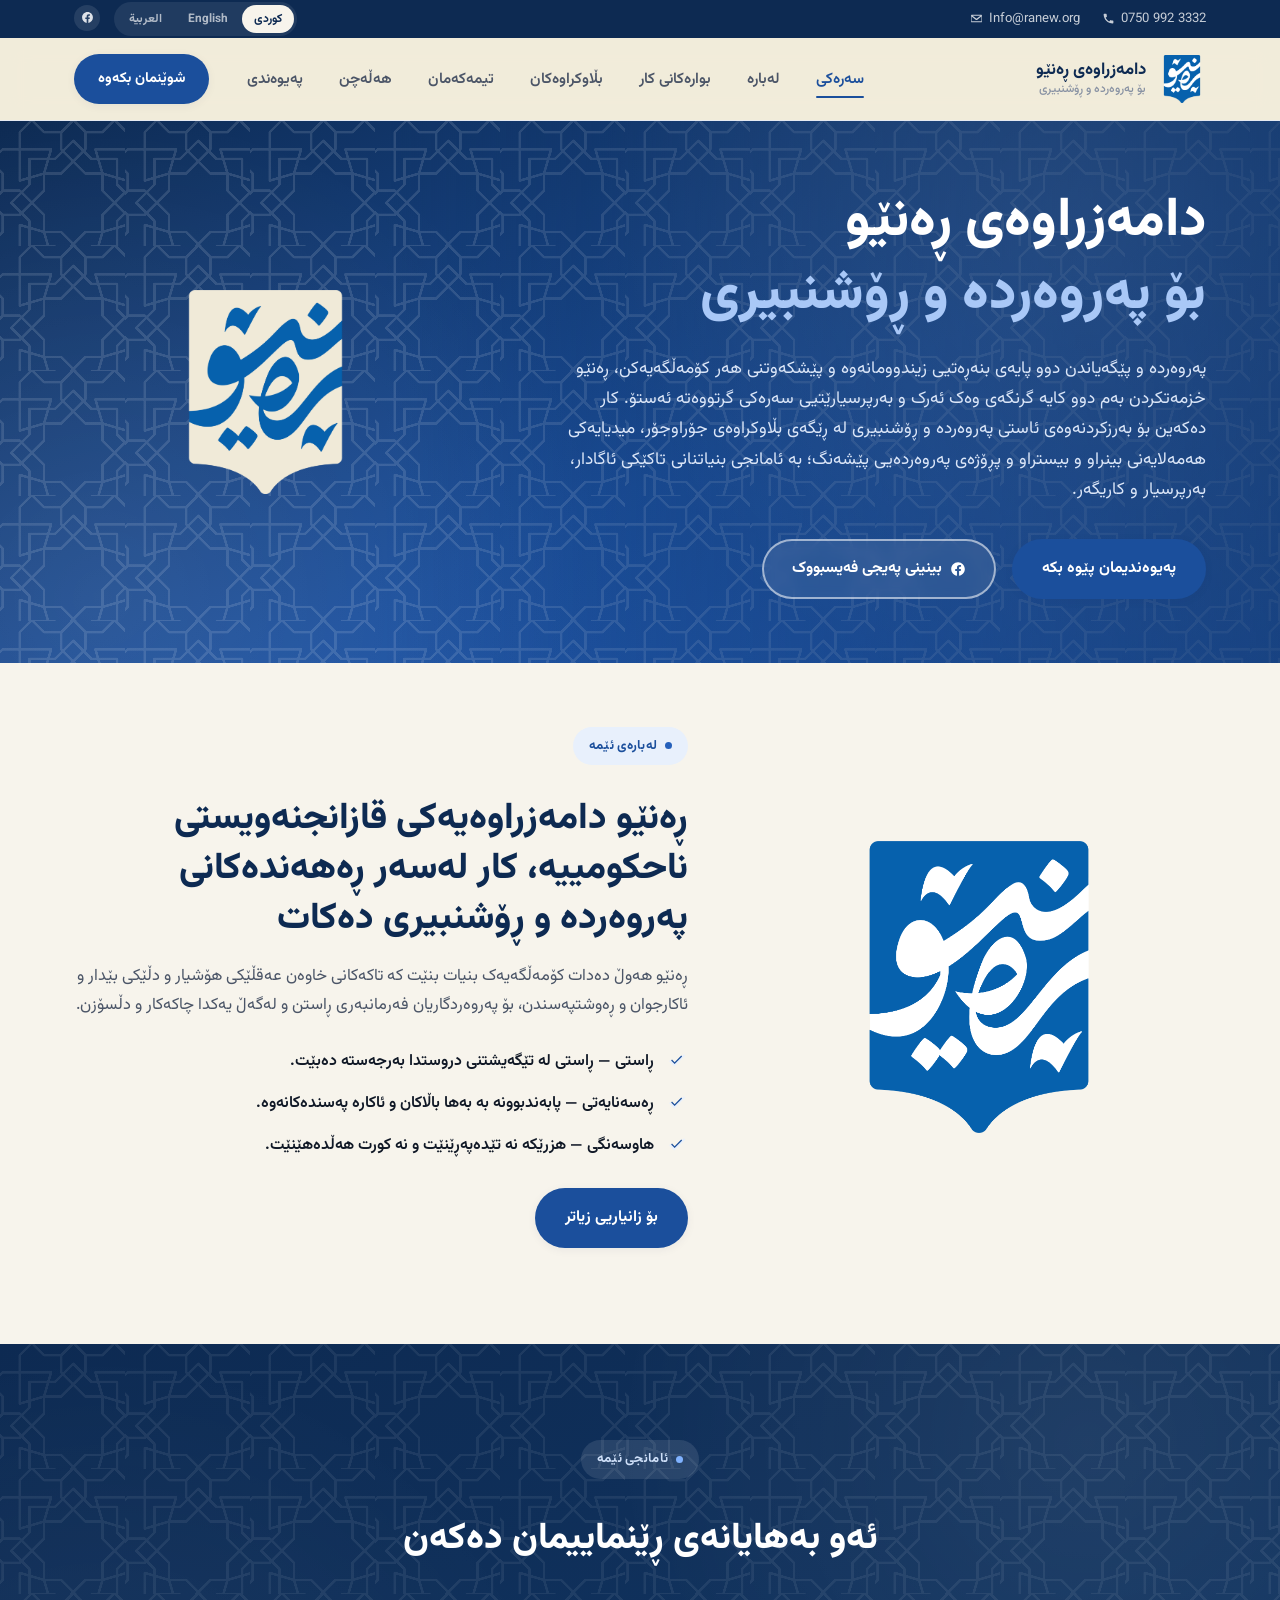
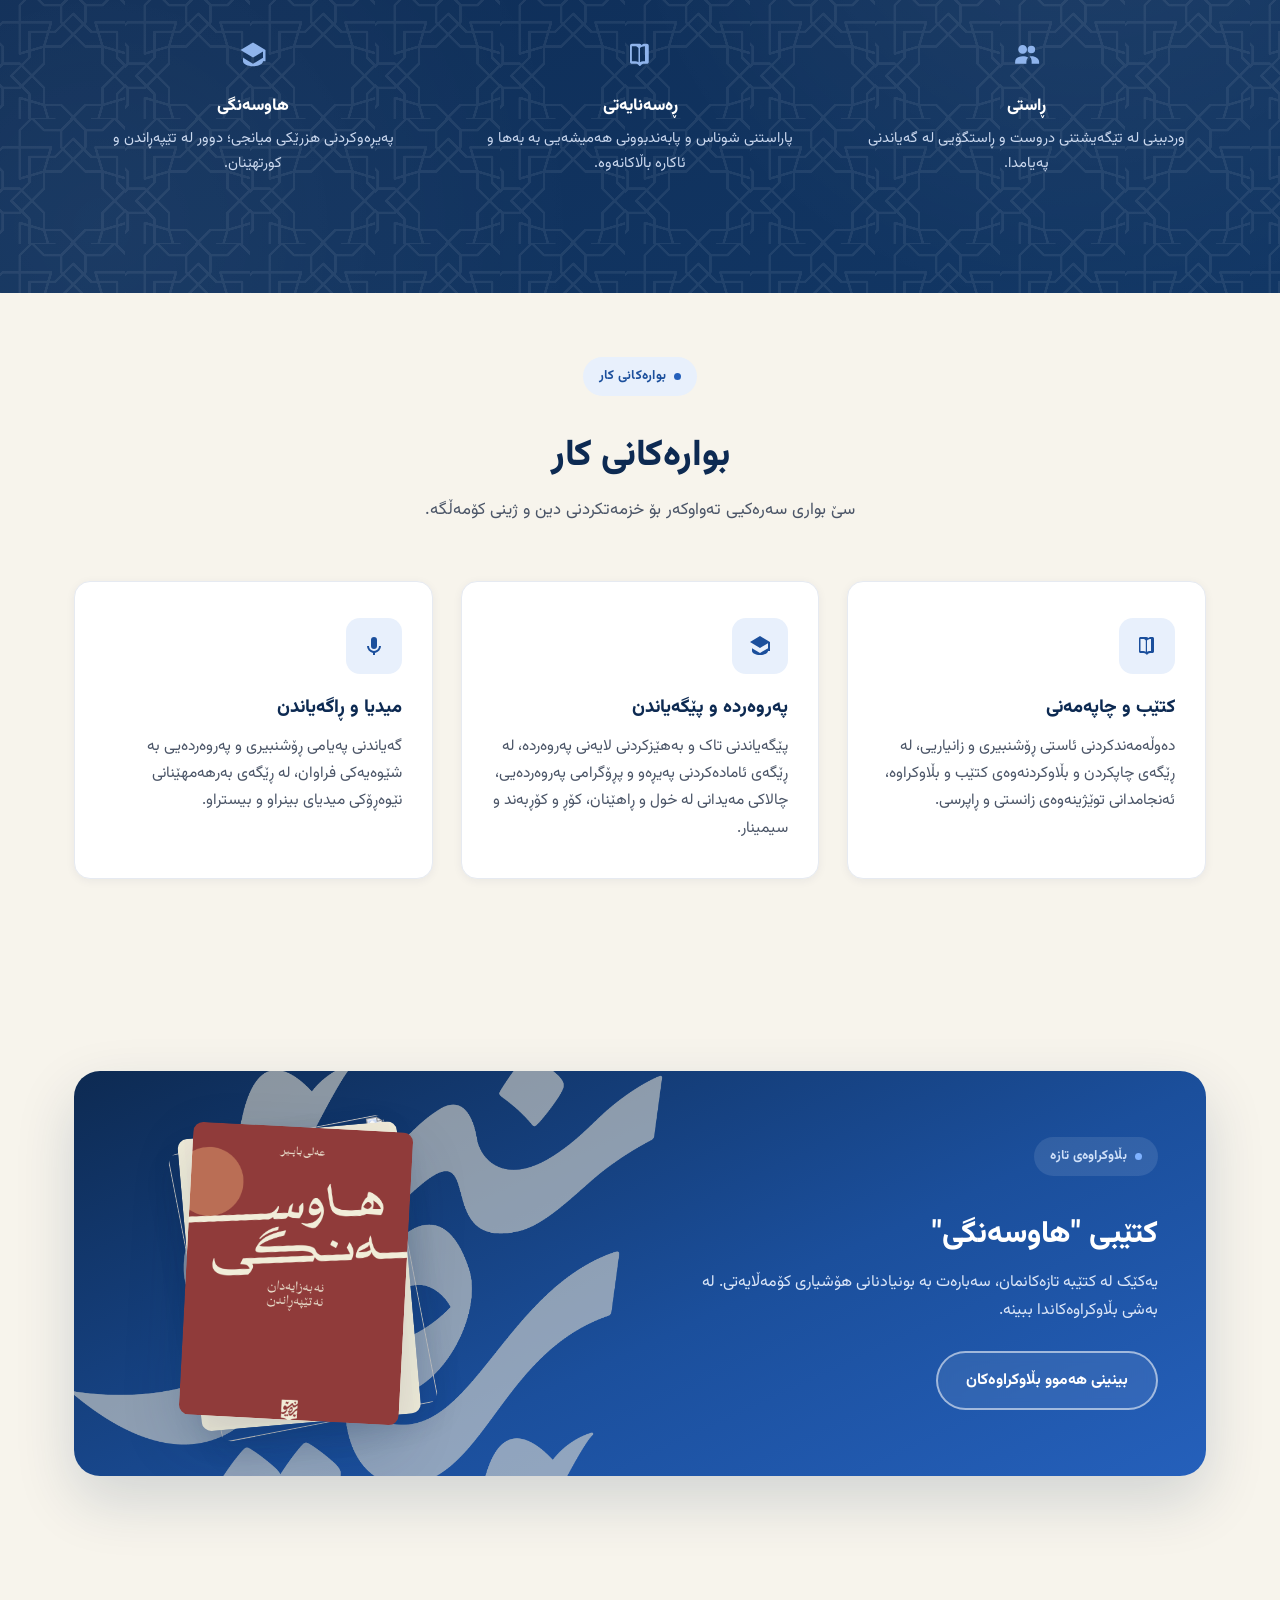
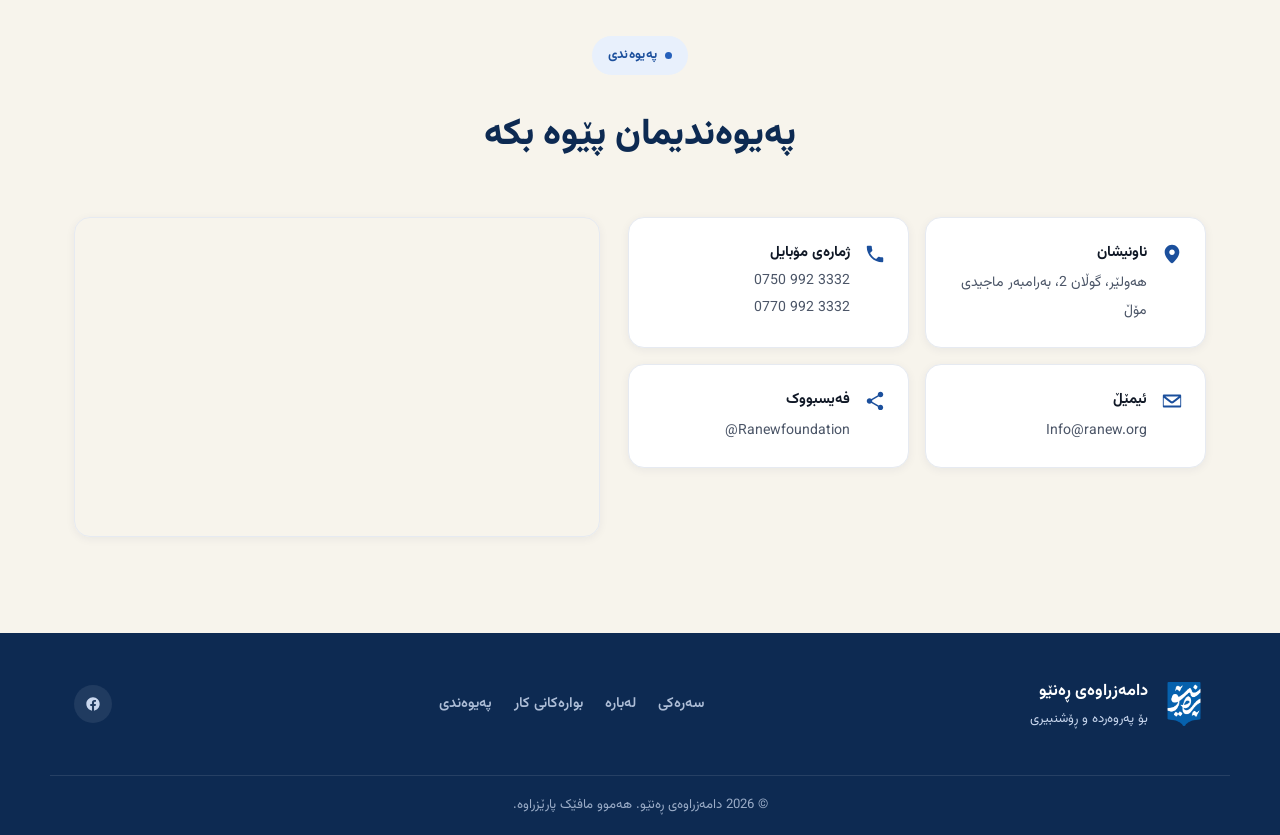
==== commit ece43ae5: "Updated..." ====
--- a/index.html
+++ b/index.html
@@ -129,7 +129,7 @@
         </p>
         <ul class="check-list">
           <li data-i18n="about.check1">ڕاستی — ڕاستی لە تێگەیشتنی دروستدا بەرجەستە دەبێت.</li>
-          <li data-i18n="about.check2">هاوسەنگی — هزرێکە کە نە تێدەپەڕێنێت و نە کورت هەڵدەهێنێت.</li>
+          <li data-i18n="about.check2">هاوسەنگی — هزرێکە نە تێدەپەڕێنێت و نە کورت هەڵدەهێنێت.</li>
           <li data-i18n="about.check3">ڕەسەنایەتی — پابەندبوونە بە بەها باڵاکان و ئاکارە پەسندەکانەوە.</li>
         </ul>
 
@@ -180,7 +180,7 @@
         <article class="card reveal">
           <div class="card__icon"><span class="icon icon-book"></span></div>
           <h3 data-i18n="programs.card1.title">کتێب و چاپەمەنی</h3>
-          <p data-i18n="programs.card1.desc">دەوڵەمەند کردنی ئاستی ڕۆشنبیری و زانیاریی، لە ڕێگەی چاپکردن و بڵاوکردنەوەی کتێب و بڵاوکراوە، ئەنجامدانی توێژینەوەی زانستی و ڕاپرسی.</p>
+          <p data-i18n="programs.card1.desc">دەوڵەمەندکردنی ئاستی ڕۆشنبیری و زانیاریی، لە ڕێگەی چاپکردن و بڵاوکردنەوەی کتێب و بڵاوکراوە، ئەنجامدانی توێژینەوەی زانستی و ڕاپرسی.</p>
         </article>
         <article class="card reveal">
           <div class="card__icon"><span class="icon icon-culture"></span></div>
@@ -204,7 +204,7 @@
         <div class="promo__content">
           <span class="eyebrow" data-i18n="promo.eyebrow">بڵاوکراوەی تازە</span>
           <h2 class="promo__title" data-i18n="promo.title">کتێبی "هاوسەنگی"</h2>
-          <p class="promo__desc" data-i18n="promo.desc">یەکێک لە کتێبە تازەکانمان، سەبارەت بە بونیادنانی هۆشیاری کۆمەڵایەتی. بیبینە لە بەشی بڵاوکراوەکاندا.</p>
+          <p class="promo__desc" data-i18n="promo.desc">یەکێک لە کتێبە تازەکانمان، سەبارەت بە بونیادنانی هۆشیاری کۆمەڵایەتی. لە بەشی بڵاوکراوەکاندا ببینە.</p>
           <a href="/publications" class="btn btn--ghost" data-i18n="promo.cta">بینینی هەموو بڵاوکراوەکان</a>
         </div>
         <div class="promo__book">
@@ -222,7 +222,6 @@
       <div class="section__head reveal">
         <span class="eyebrow eyebrow--dark" data-i18n="contact.eyebrow">پەیوەندی</span>
         <h2 class="section__title" data-i18n="contact.title">پەیوەندیمان پێوە بکە</h2>
-        <p class="section__sub" data-i18n="contact.sub">خۆشحاڵ دەبین ببیستین لێت، یان بیانیت لە هەر یەکێک لە بوارەکانی کارماندا.</p>
       </div>
 
       <div class="contact__grid">
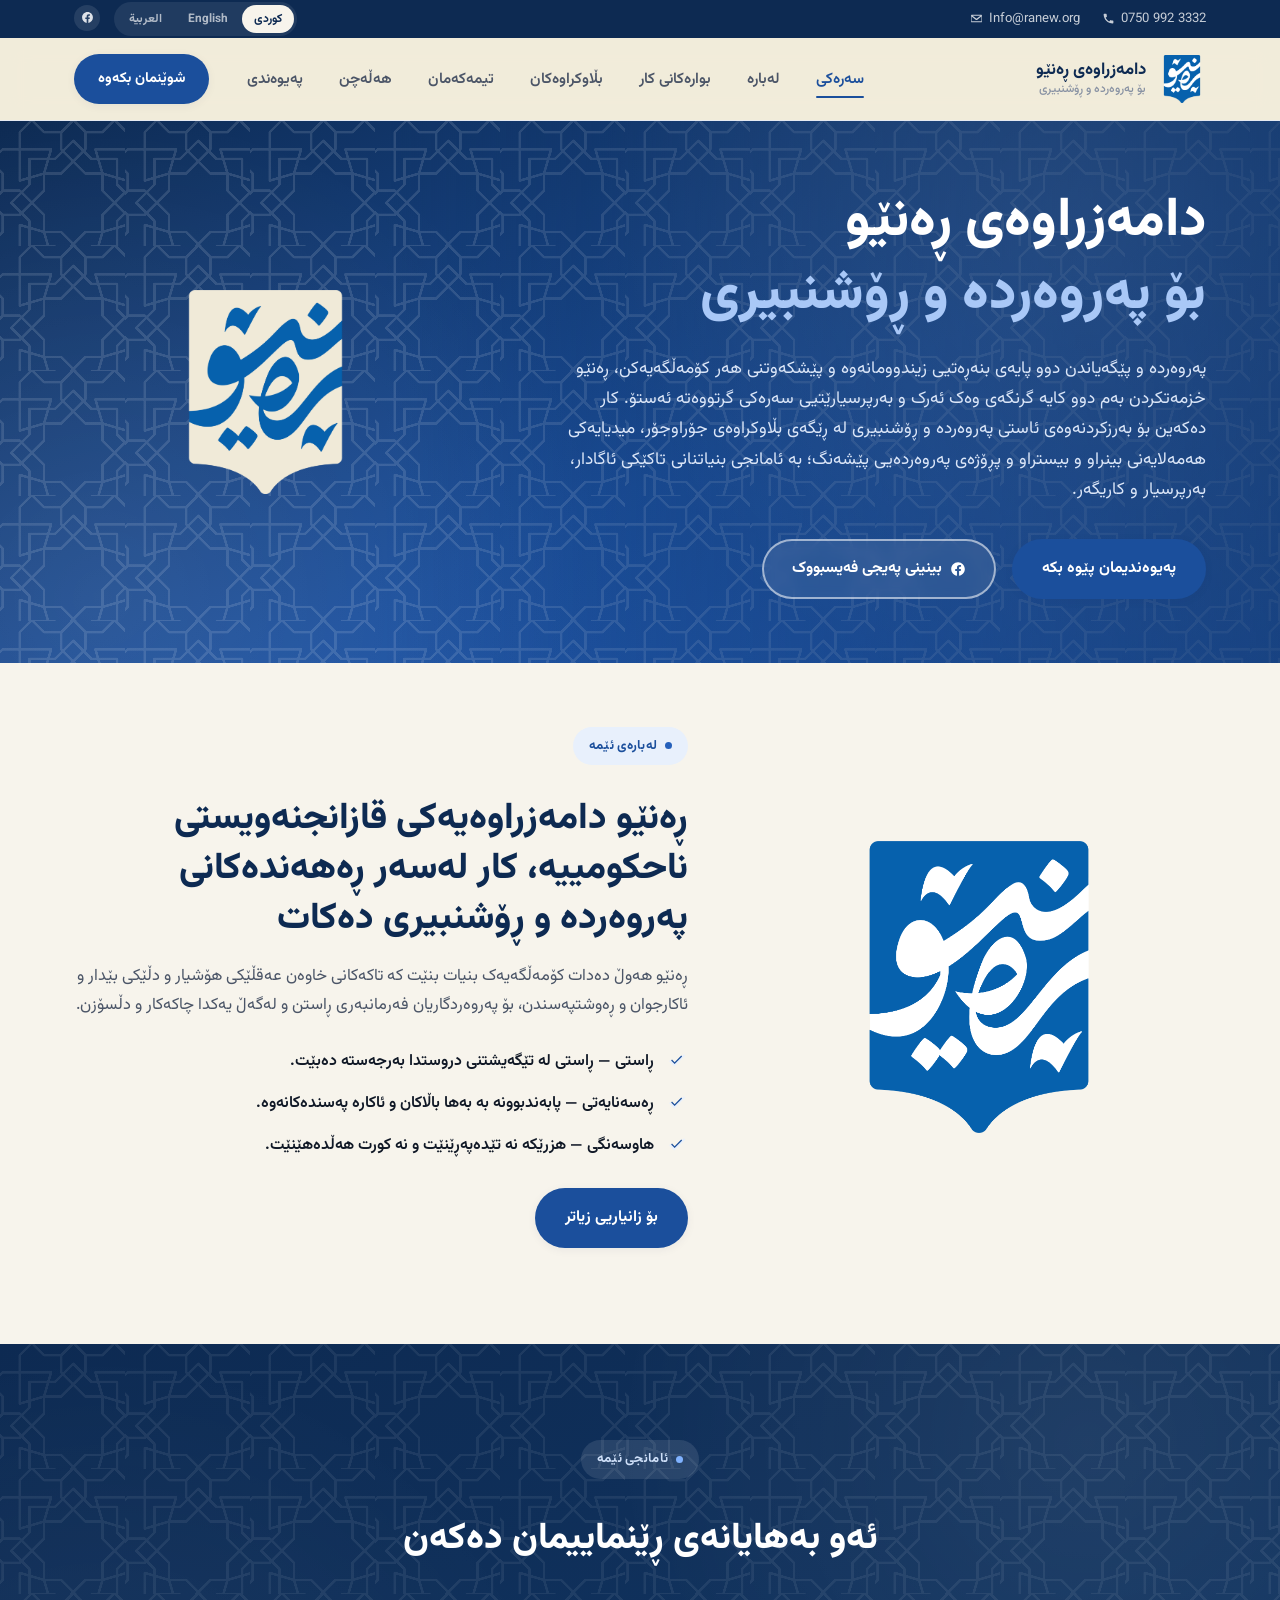
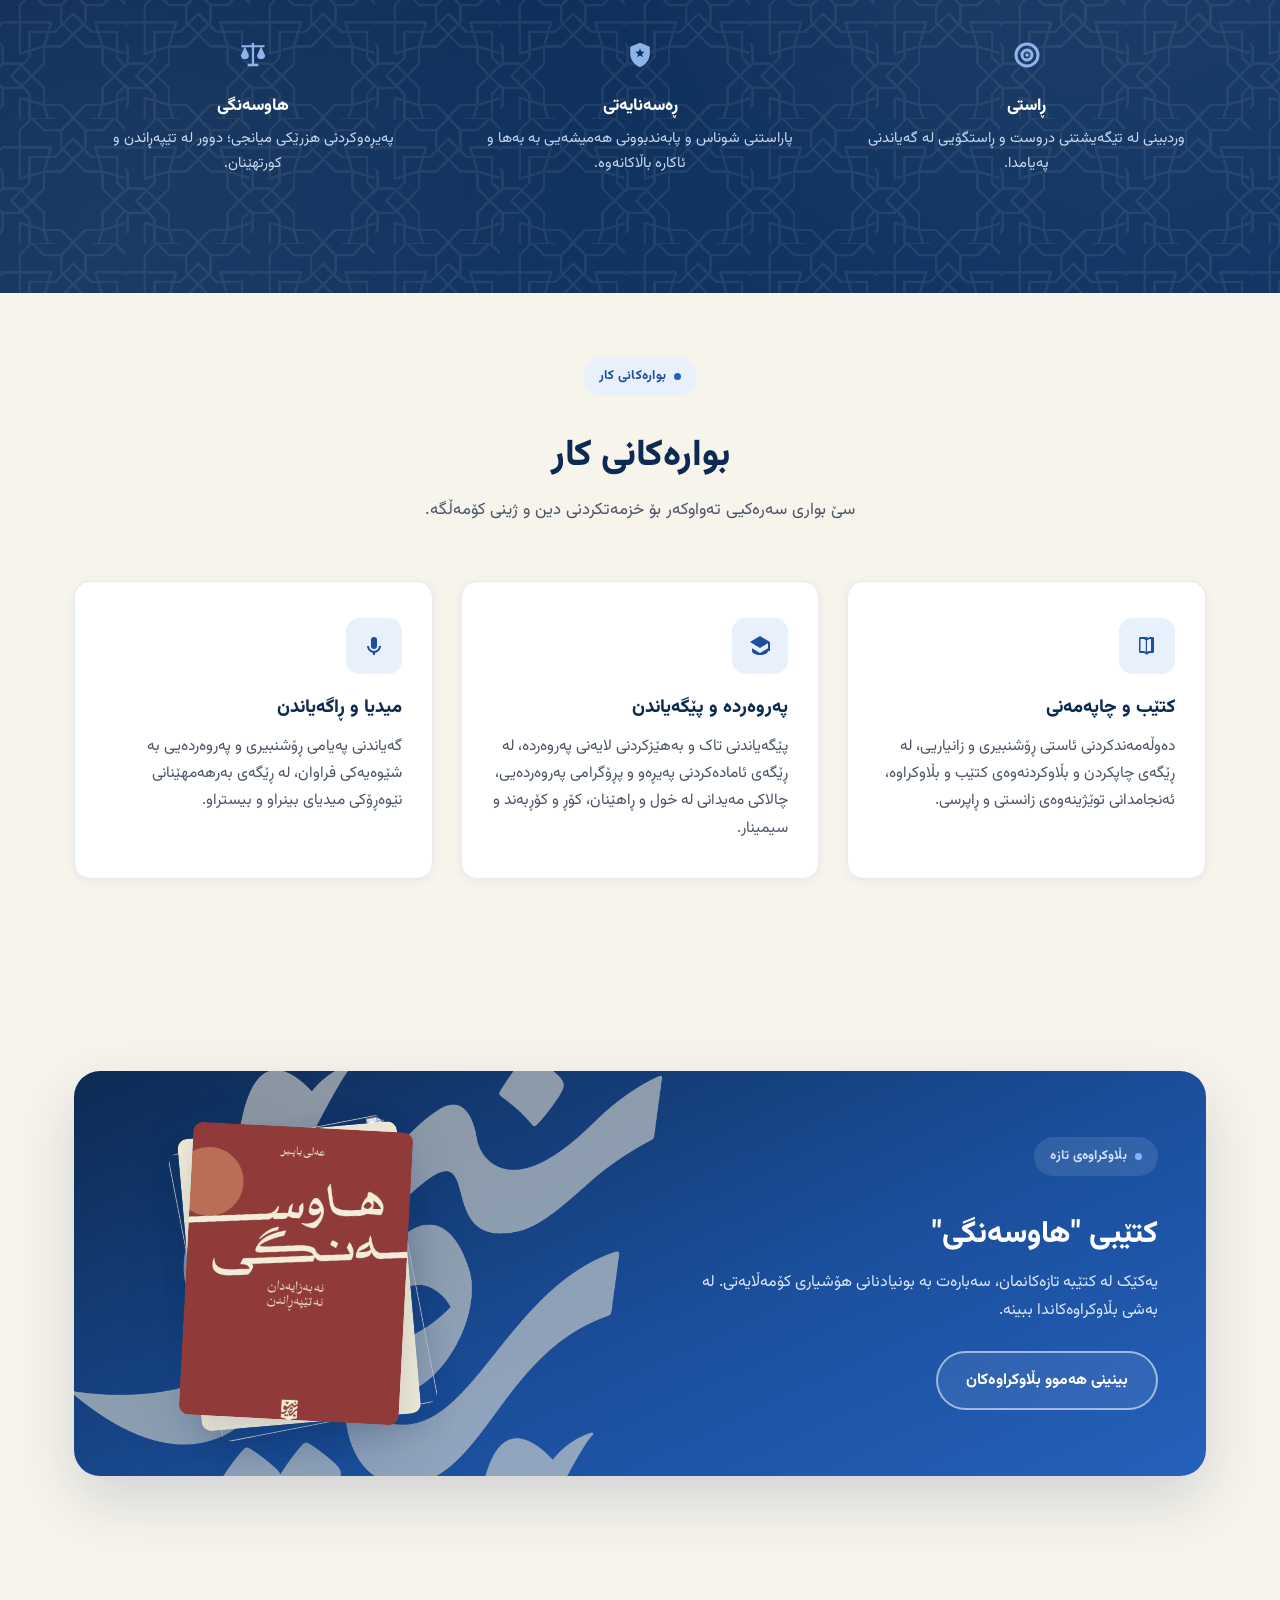
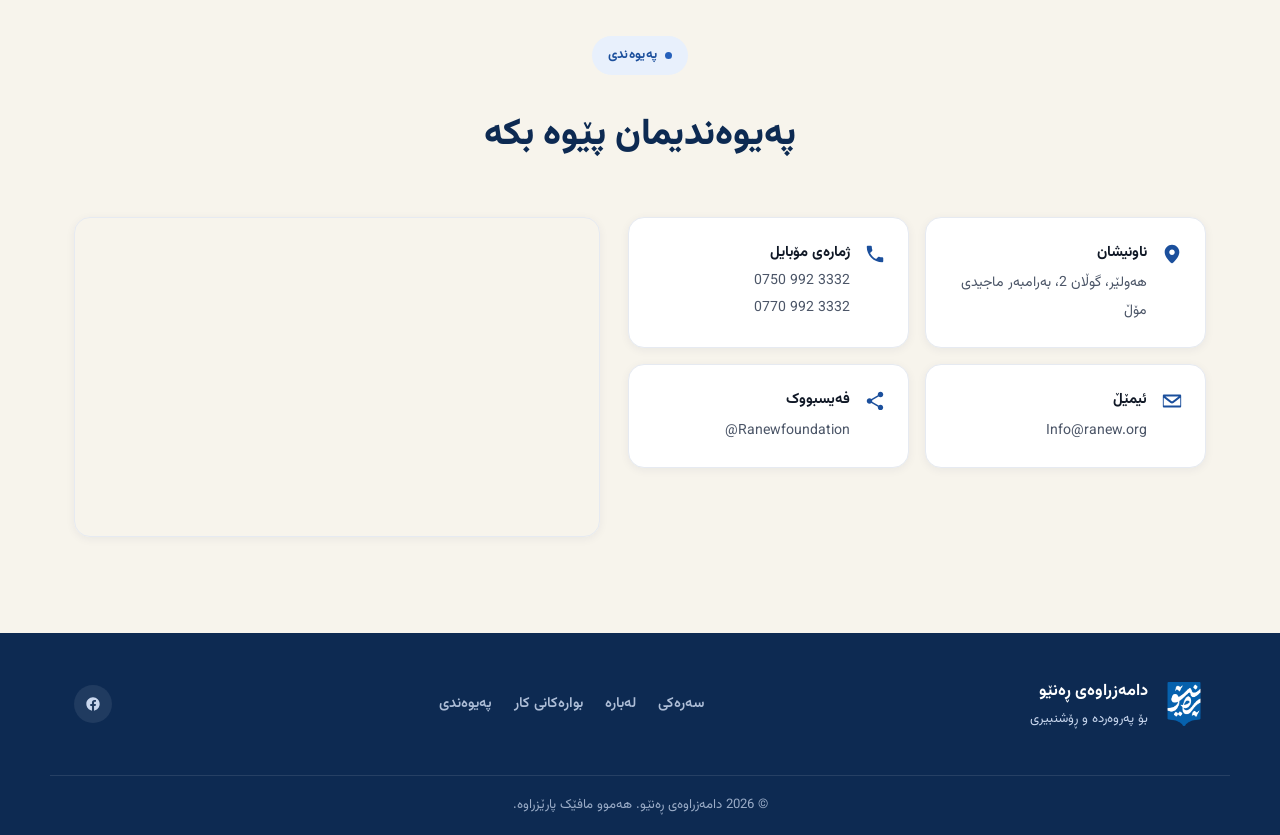
==== commit 74d2169e: "Updated..." ====
--- a/index.html
+++ b/index.html
@@ -149,17 +149,17 @@
 
       <div class="cards cards--3">
         <div class="value reveal">
-          <span class="icon icon-people"></span>
+          <span class="icon icon-target"></span>
           <h4 data-i18n="values.v1.title">ڕاستی</h4>
           <p data-i18n="values.v1.desc">وردبینی لە تێگەیشتنی دروست و ڕاستگۆیی لە گەیاندنی پەیامدا.</p>
         </div>
         <div class="value reveal">
-          <span class="icon icon-book"></span>
+          <span class="icon icon-shield-star"></span>
           <h4 data-i18n="values.v2.title">ڕەسەنایەتی</h4>
           <p data-i18n="values.v2.desc">پاراستنی شوناس و پابەندبوونی هەمیشەیی بە بەها و ئاکارە باڵاکانەوە.</p>
         </div>
         <div class="value reveal">
-          <span class="icon icon-culture"></span>
+          <span class="icon icon-scales"></span>
           <h4 data-i18n="values.v3.title">هاوسەنگی</h4>
           <p data-i18n="values.v3.desc">پەیڕەوکردنی هزرێکی میانجی؛ دوور لە تێپەڕاندن و کورتهێنان.</p>
         </div>
--- a/assets/css/style.css
+++ b/assets/css/style.css
@@ -85,6 +85,9 @@
 .icon-people{ -webkit-mask-image:url("data:image/svg+xml,%3Csvg xmlns='http://www.w3.org/2000/svg' viewBox='0 0 24 24'%3E%3Cpath d='M8.5 11a3.5 3.5 0 1 0 0-7 3.5 3.5 0 0 0 0 7zm7-.5a3 3 0 1 0 0-6 3 3 0 0 0 0 6zM8.5 13c-3 0-6 1.5-6 4.5V19h9v-1.5c0-1.4.5-2.6 1.4-3.6-1-.6-2.7-.9-4.4-.9zm7 0c-.4 0-.9 0-1.4.1 1 .9 1.6 2.2 1.6 3.9V19h6v-1.5c0-2.5-2.6-4.5-6.2-4.5z'/%3E%3C/svg%3E"); mask-image:url("data:image/svg+xml,%3Csvg xmlns='http://www.w3.org/2000/svg' viewBox='0 0 24 24'%3E%3Cpath d='M8.5 11a3.5 3.5 0 1 0 0-7 3.5 3.5 0 0 0 0 7zm7-.5a3 3 0 1 0 0-6 3 3 0 0 0 0 6zM8.5 13c-3 0-6 1.5-6 4.5V19h9v-1.5c0-1.4.5-2.6 1.4-3.6-1-.6-2.7-.9-4.4-.9zm7 0c-.4 0-.9 0-1.4.1 1 .9 1.6 2.2 1.6 3.9V19h6v-1.5c0-2.5-2.6-4.5-6.2-4.5z'/%3E%3C/svg%3E"); }
 .icon-up{ -webkit-mask-image:url("data:image/svg+xml,%3Csvg xmlns='http://www.w3.org/2000/svg' viewBox='0 0 24 24'%3E%3Cpath d='M12 5l-7 7 1.4 1.4L11 8.8V19h2V8.8l4.6 4.6L19 12z'/%3E%3C/svg%3E"); mask-image:url("data:image/svg+xml,%3Csvg xmlns='http://www.w3.org/2000/svg' viewBox='0 0 24 24'%3E%3Cpath d='M12 5l-7 7 1.4 1.4L11 8.8V19h2V8.8l4.6 4.6L19 12z'/%3E%3C/svg%3E"); }
 .icon-share{ -webkit-mask-image:url("data:image/svg+xml,%3Csvg xmlns='http://www.w3.org/2000/svg' viewBox='0 0 24 24'%3E%3Cpath d='M18 16.08c-.76 0-1.44.3-1.96.77L8.91 12.7c.05-.23.09-.46.09-.7s-.04-.47-.09-.7l7.05-4.11c.54.5 1.25.81 2.04.81 1.66 0 3-1.34 3-3s-1.34-3-3-3-3 1.34-3 3c0 .24.04.47.09.7L8.04 9.81C7.5 9.31 6.79 9 6 9c-1.66 0-3 1.34-3 3s1.34 3 3 3c.79 0 1.5-.31 2.04-.81l7.12 4.16c-.05.21-.08.43-.08.65 0 1.61 1.31 2.92 2.92 2.92s2.92-1.31 2.92-2.92-1.31-2.92-2.92-2.92z'/%3E%3C/svg%3E"); mask-image:url("data:image/svg+xml,%3Csvg xmlns='http://www.w3.org/2000/svg' viewBox='0 0 24 24'%3E%3Cpath d='M18 16.08c-.76 0-1.44.3-1.96.77L8.91 12.7c.05-.23.09-.46.09-.7s-.04-.47-.09-.7l7.05-4.11c.54.5 1.25.81 2.04.81 1.66 0 3-1.34 3-3s-1.34-3-3-3-3 1.34-3 3c0 .24.04.47.09.7L8.04 9.81C7.5 9.31 6.79 9 6 9c-1.66 0-3 1.34-3 3s1.34 3 3 3c.79 0 1.5-.31 2.04-.81l7.12 4.16c-.05.21-.08.43-.08.65 0 1.61 1.31 2.92 2.92 2.92s2.92-1.31 2.92-2.92-1.31-2.92-2.92-2.92z'/%3E%3C/svg%3E"); }
+.icon-target{ -webkit-mask-image:url("data:image/svg+xml,%3Csvg xmlns='http://www.w3.org/2000/svg' viewBox='0 0 24 24'%3E%3Cpath fill-rule='evenodd' d='M12 2a10 10 0 1 0 0 20 10 10 0 0 0 0-20zm0 2.4a7.6 7.6 0 1 0 0 15.2 7.6 7.6 0 0 0 0-15.2zm0 2.4a5.2 5.2 0 1 0 0 10.4 5.2 5.2 0 0 0 0-10.4zm0 2.4a2.8 2.8 0 1 0 0 5.6 2.8 2.8 0 0 0 0-5.6zm0 1.4a1.4 1.4 0 1 0 0 2.8 1.4 1.4 0 0 0 0-2.8z'/%3E%3C/svg%3E"); mask-image:url("data:image/svg+xml,%3Csvg xmlns='http://www.w3.org/2000/svg' viewBox='0 0 24 24'%3E%3Cpath fill-rule='evenodd' d='M12 2a10 10 0 1 0 0 20 10 10 0 0 0 0-20zm0 2.4a7.6 7.6 0 1 0 0 15.2 7.6 7.6 0 0 0 0-15.2zm0 2.4a5.2 5.2 0 1 0 0 10.4 5.2 5.2 0 0 0 0-10.4zm0 2.4a2.8 2.8 0 1 0 0 5.6 2.8 2.8 0 0 0 0-5.6zm0 1.4a1.4 1.4 0 1 0 0 2.8 1.4 1.4 0 0 0 0-2.8z'/%3E%3C/svg%3E"); }
+.icon-shield-star{ -webkit-mask-image:url("data:image/svg+xml,%3Csvg xmlns='http://www.w3.org/2000/svg' viewBox='0 0 24 24'%3E%3Cpath fill-rule='evenodd' d='M12 2.2 4.2 5.3v5.9c0 4.5 3.3 8.7 7.8 10.6 4.5-1.9 7.8-6.1 7.8-10.6V5.3L12 2.2zm0 4.4 1 2.6 2.8.2-2.2 1.7.8 2.7-2.4-1.5-2.4 1.5.8-2.7-2.2-1.7 2.8-.2 1-2.6z'/%3E%3C/svg%3E"); mask-image:url("data:image/svg+xml,%3Csvg xmlns='http://www.w3.org/2000/svg' viewBox='0 0 24 24'%3E%3Cpath fill-rule='evenodd' d='M12 2.2 4.2 5.3v5.9c0 4.5 3.3 8.7 7.8 10.6 4.5-1.9 7.8-6.1 7.8-10.6V5.3L12 2.2zm0 4.4 1 2.6 2.8.2-2.2 1.7.8 2.7-2.4-1.5-2.4 1.5.8-2.7-2.2-1.7 2.8-.2 1-2.6z'/%3E%3C/svg%3E"); }
+.icon-scales{ -webkit-mask-image:url("data:image/svg+xml,%3Csvg xmlns='http://www.w3.org/2000/svg' viewBox='0 0 24 24'%3E%3Cpath d='M11.15 2.4h1.7v1.7h8.35v1.7h-8.35V19h3.4v1.9H7.75V19h3.4V5.8H2.8V4.1h8.35V2.4z'/%3E%3Cpath d='M5.55 5.2 2.3 12.3c0 1.8 1.45 2.95 3.25 2.95s3.25-1.15 3.25-2.95L5.55 5.2z'/%3E%3Cpath d='M18.45 5.2 15.2 12.3c0 1.8 1.45 2.95 3.25 2.95s3.25-1.15 3.25-2.95L18.45 5.2z'/%3E%3C/svg%3E"); mask-image:url("data:image/svg+xml,%3Csvg xmlns='http://www.w3.org/2000/svg' viewBox='0 0 24 24'%3E%3Cpath d='M11.15 2.4h1.7v1.7h8.35v1.7h-8.35V19h3.4v1.9H7.75V19h3.4V5.8H2.8V4.1h8.35V2.4z'/%3E%3Cpath d='M5.55 5.2 2.3 12.3c0 1.8 1.45 2.95 3.25 2.95s3.25-1.15 3.25-2.95L5.55 5.2z'/%3E%3Cpath d='M18.45 5.2 15.2 12.3c0 1.8 1.45 2.95 3.25 2.95s3.25-1.15 3.25-2.95L18.45 5.2z'/%3E%3C/svg%3E"); }
 
 /* ---------- Buttons ---------- */
 .btn{
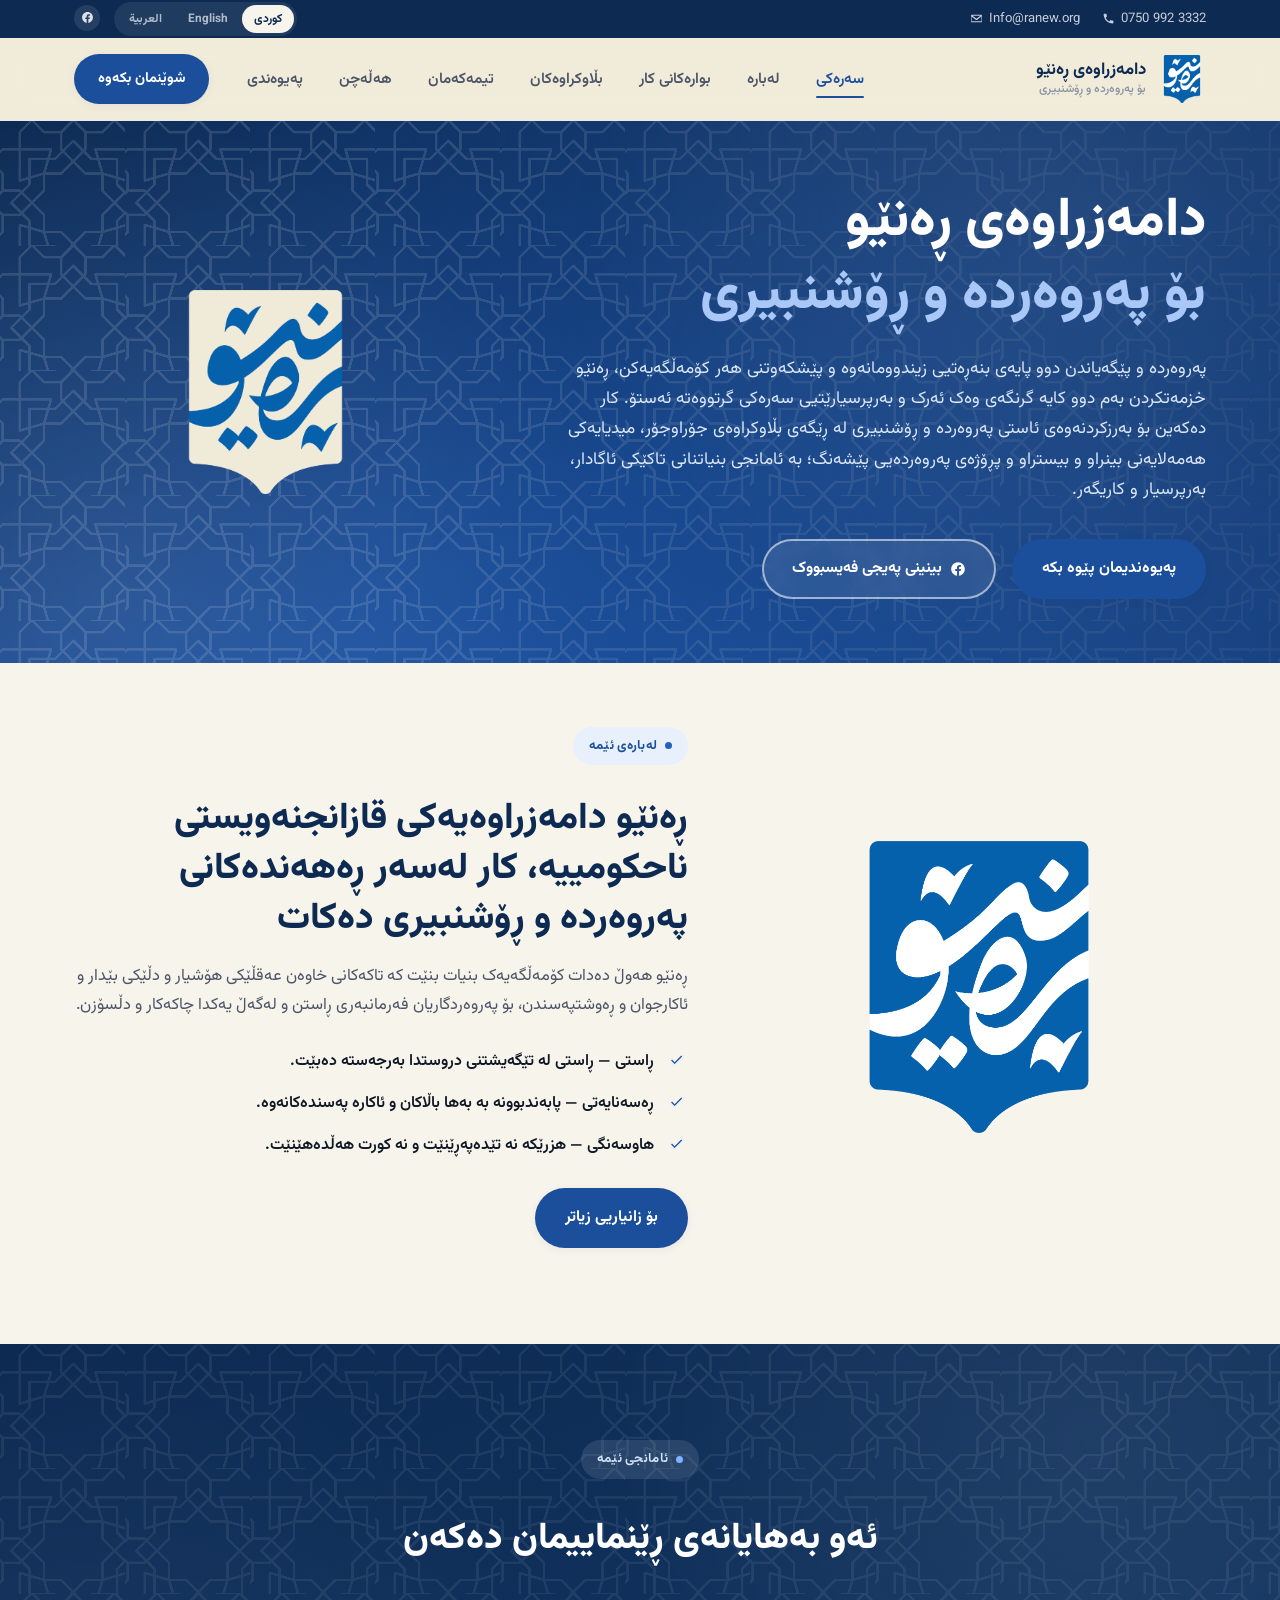
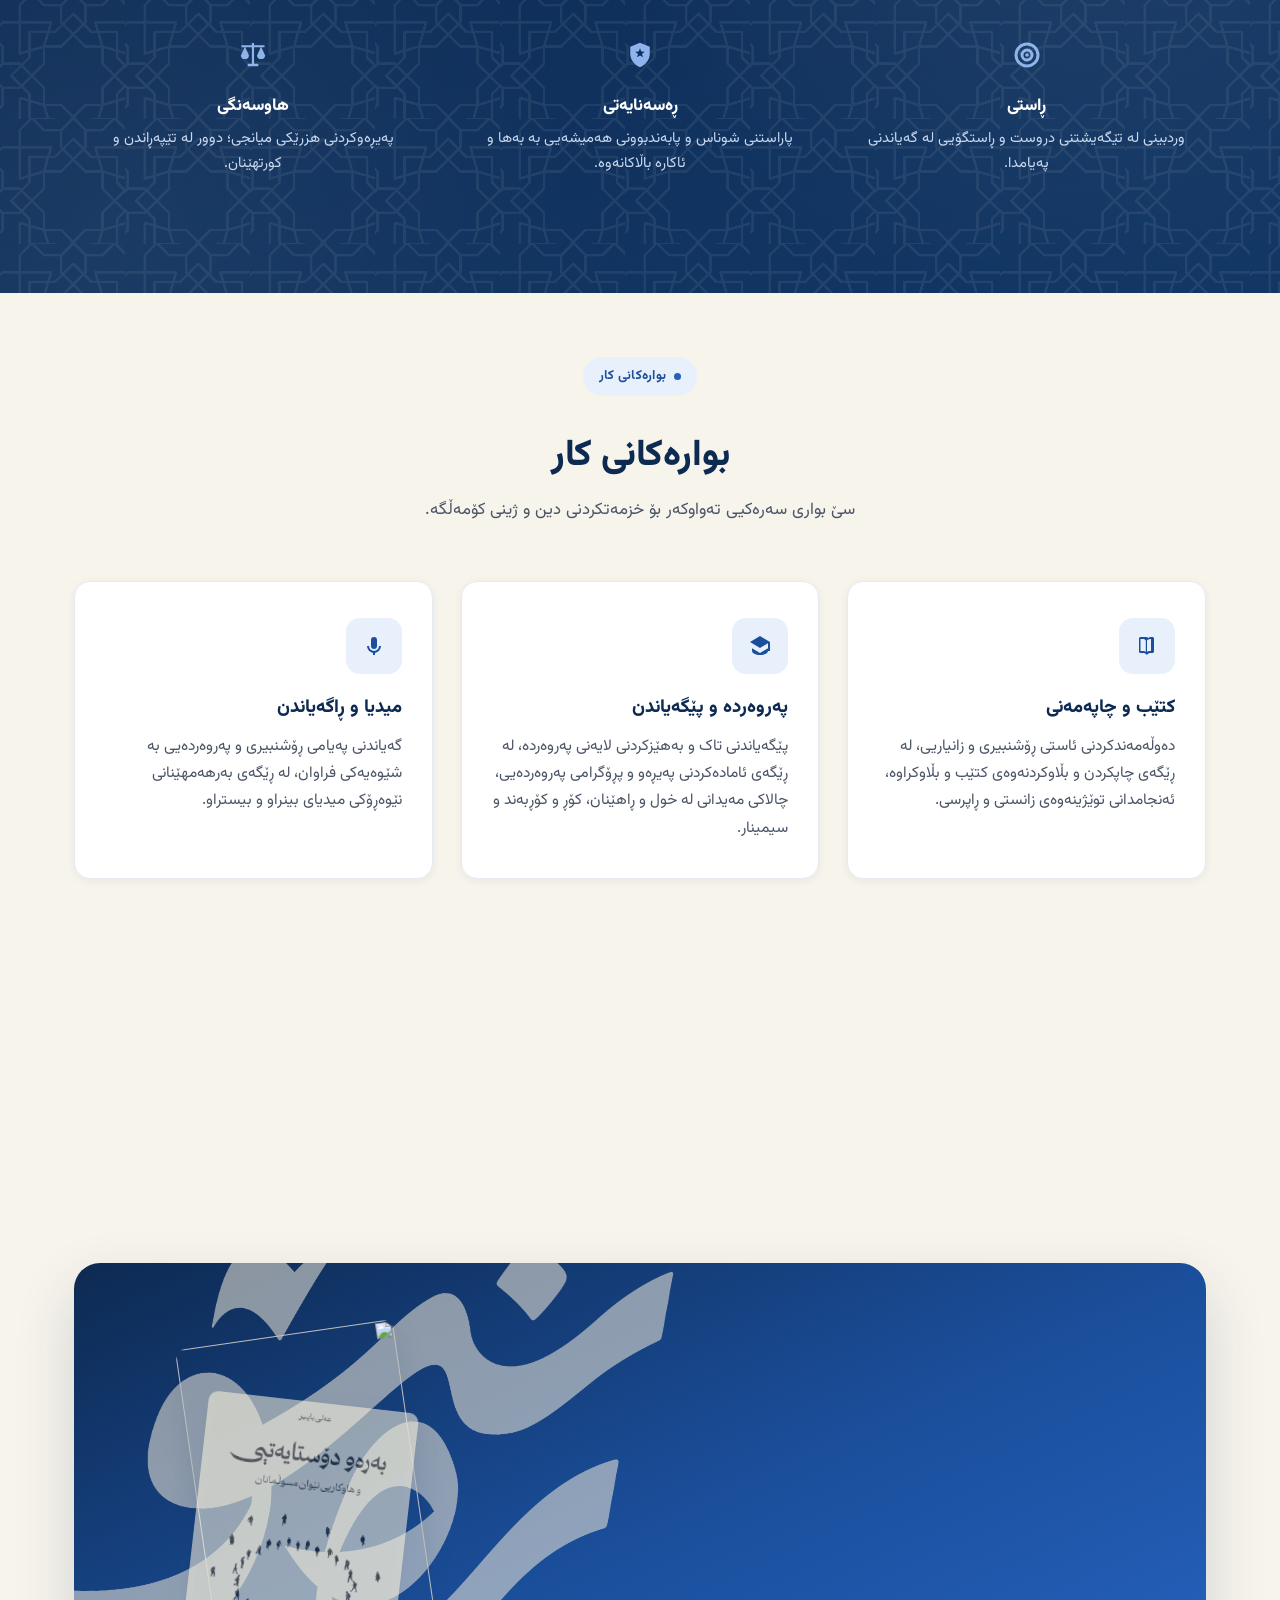
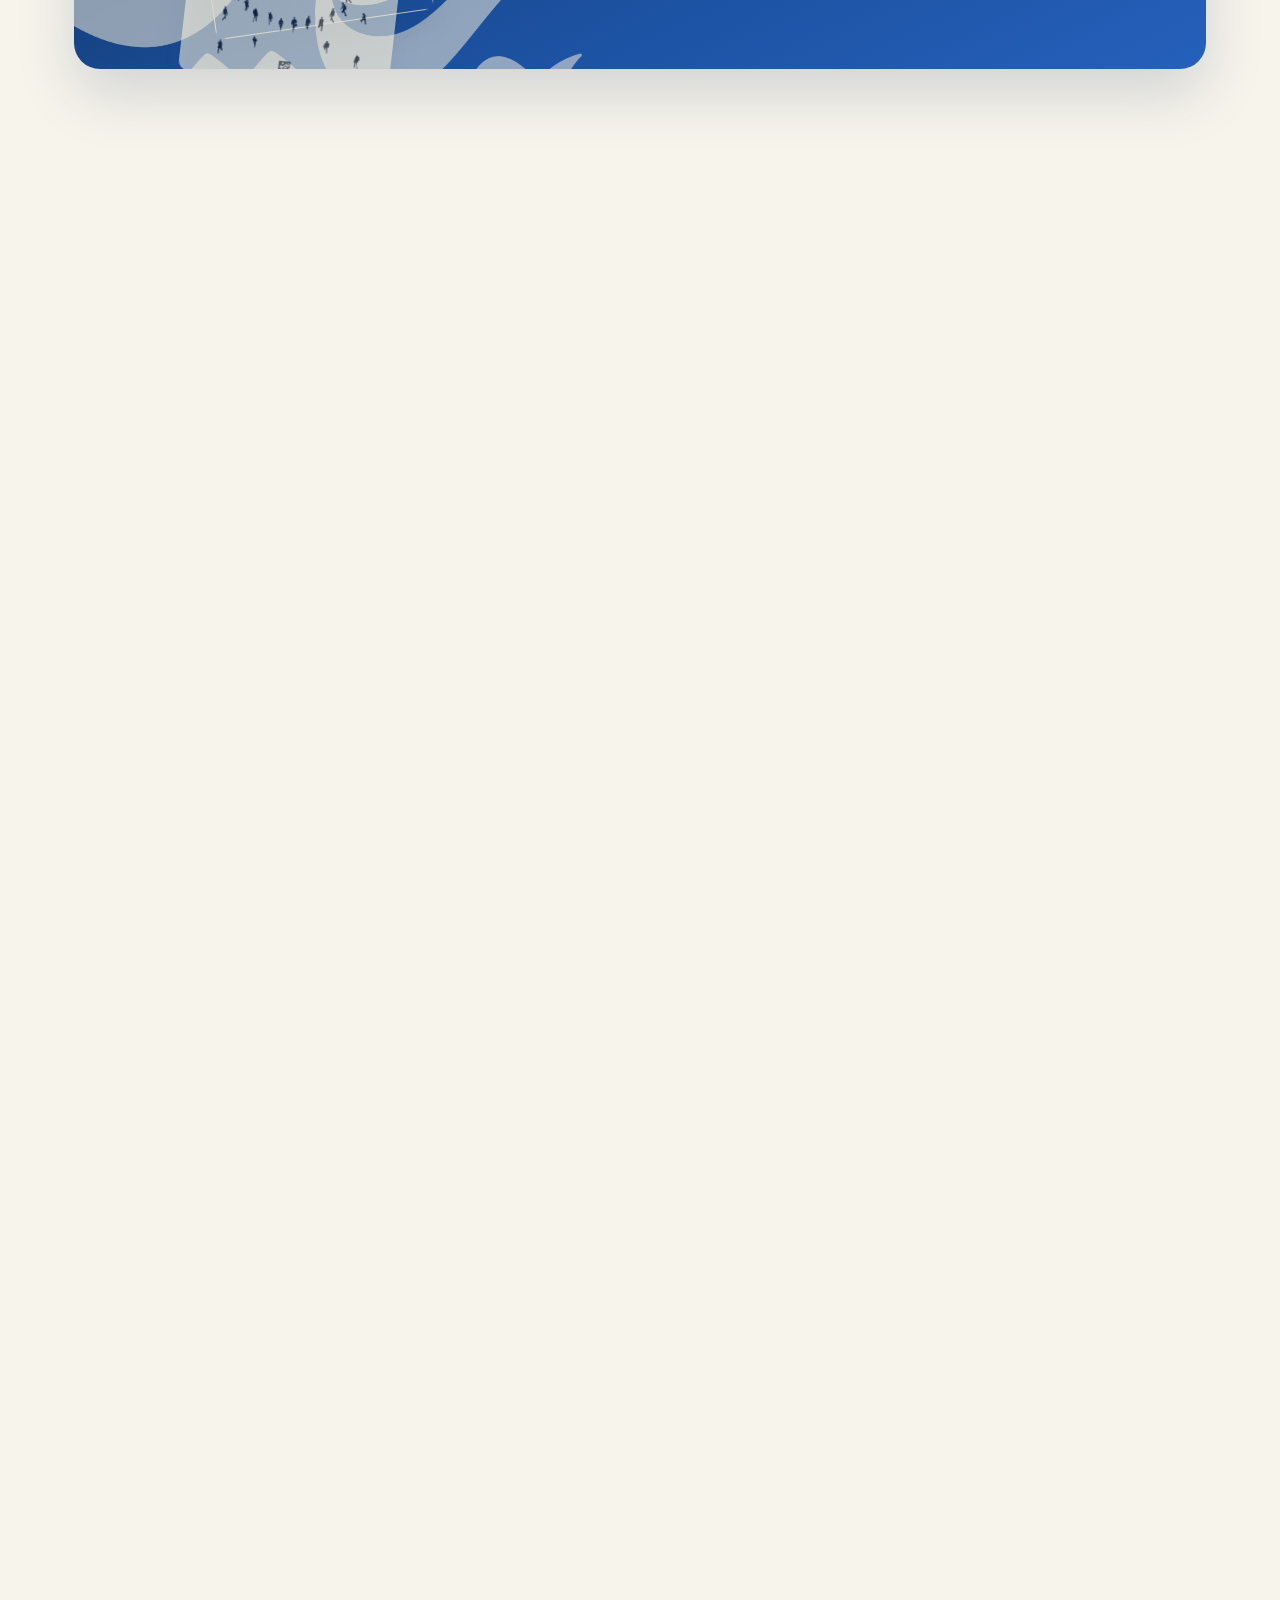
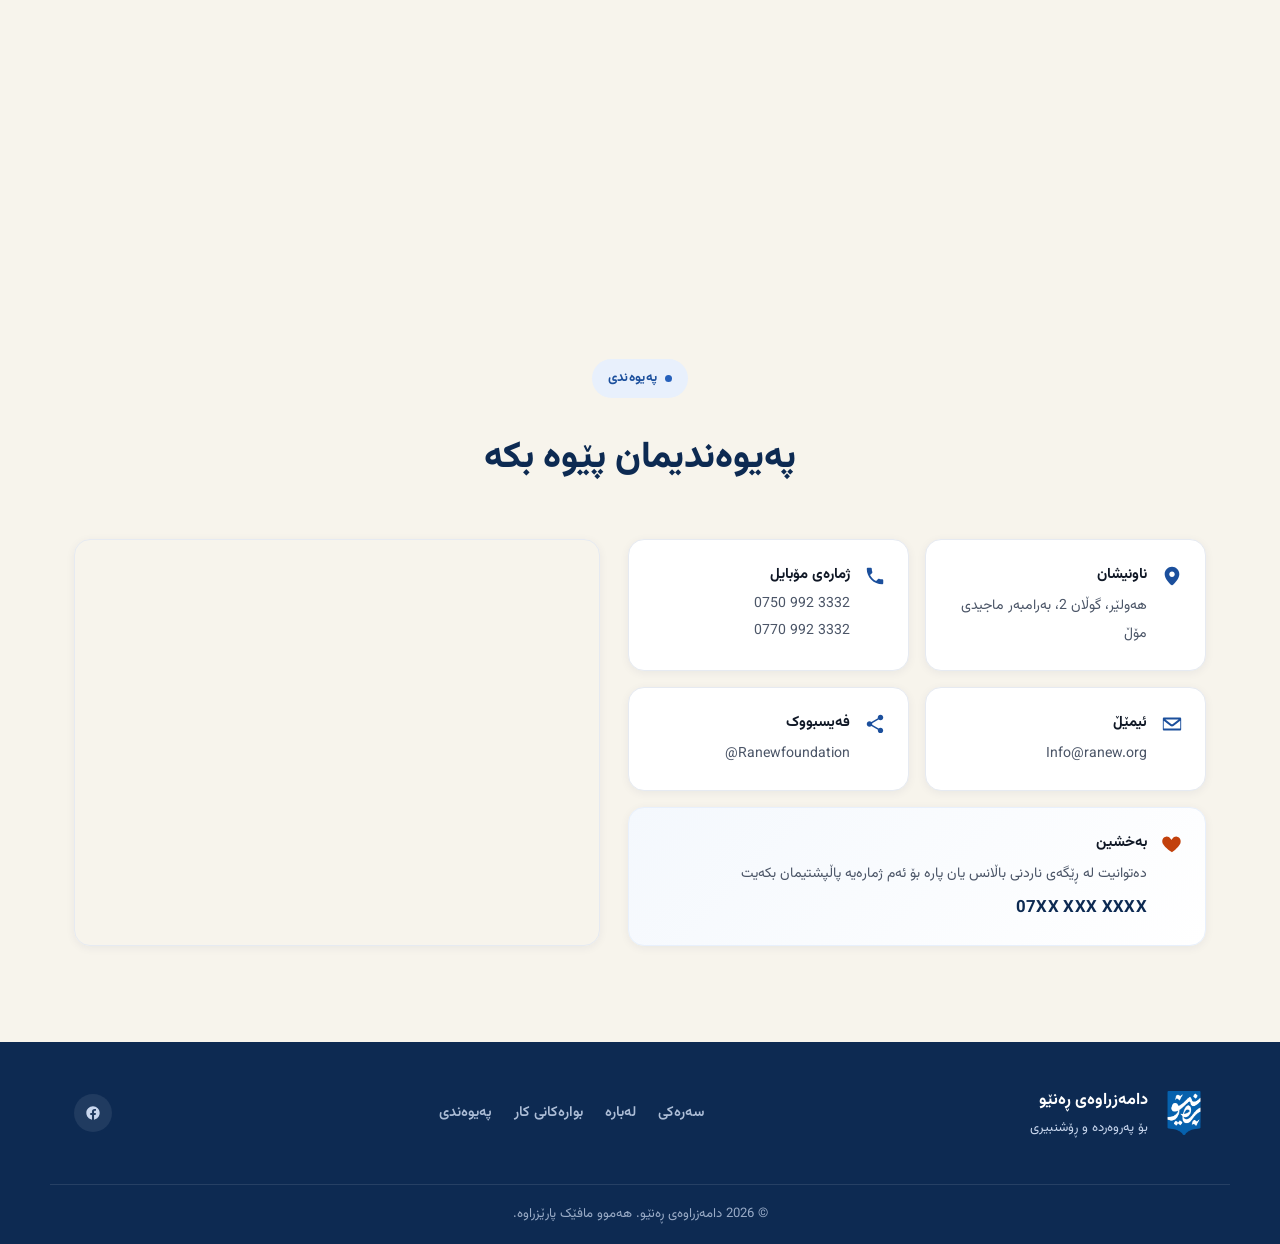
==== commit d16df862: "Updated..." ====
--- a/index.html
+++ b/index.html
@@ -12,6 +12,13 @@
 <link rel="stylesheet" href="assets/css/style.css">
 </head>
 <body>
+
+<!-- ===== Intro loader (plays once per session, like nishtmansi.com) ===== -->
+<div class="loader" id="loader" aria-hidden="true">
+  <video id="loaderVideo" muted playsinline preload="auto" src="assets/video/loader.mp4"></video>
+  <button type="button" class="loader__skip" id="loaderSkip">تێپەڕاندن</button>
+</div>
+<script src="assets/js/loader.js"></script>
 
 <!-- ===== Top bar ===== -->
 <div class="topbar">
@@ -257,6 +264,15 @@
               <span dir="ltr">@Ranewfoundation</span>
             </div>
           </a>
+          <div class="contact-card contact-card--donate" id="donate">
+            <span class="icon icon-heart"></span>
+            <div>
+              <strong data-i18n="contact.donate.label">بەخشین</strong>
+              <span data-i18n="contact.donate.desc">دەتوانیت لە ڕێگەی ناردنی باڵانس یان پارە بۆ ئەم ژمارەیە پاڵپشتیمان بکەیت</span>
+              <!-- TODO: replace with the donation phone number (and update the tel: link) -->
+              <a class="contact-card__number" href="tel:+964"><bdi dir="ltr">07XX XXX XXXX</bdi></a>
+            </div>
+          </div>
         </div>
 
         <div class="contact__map reveal">
--- a/assets/css/style.css
+++ b/assets/css/style.css
@@ -287,6 +287,21 @@
 .promo__book-img--mid{ z-index:2; transform:rotate(-5deg) translate(3px,3px); }
 .promo__book-img--front{ z-index:3; transform:rotate(3deg); box-shadow:var(--shadow-lg); }
 
+/* Linked scroll timeline: script.js adds .is-pinned, making the section tall and the banner sticky,
+   then scrubs one master timeline (books in → fan out → text in) with scroll position. */
+.promo-section.is-pinned{ height:280vh; padding-block:0; }
+.promo-section.is-pinned .promo-section__pin{ position:sticky; top:0; height:100vh; padding-top:83px; display:flex; align-items:center; }
+.promo-section.is-pinned .container{ width:100%; }
+.promo-section.is-pinned .promo{ opacity:1; transform:none; }
+.promo-section.is-pinned [data-tl]{ will-change:transform, opacity; }
+.promo-section.is-pinned .promo-section__pin > .container{ transform-origin:center center; }
+@media (max-width: 860px){
+  .promo-section.is-pinned .promo{ padding:28px 22px; gap:20px; }
+  .promo-section.is-pinned .promo__book{ width:min(150px, 46%); }
+  .promo-section.is-pinned .promo__title{ margin:10px 0 8px; }
+  .promo-section.is-pinned .promo__desc{ margin-bottom:16px; font-size:.92rem; }
+}
+
 /* ---------- About ---------- */
 .about__grid{ display:grid; grid-template-columns:.85fr 1.15fr; gap:64px; align-items:center; }
 .about__media{ position:relative; }
@@ -449,6 +464,10 @@
 .contact-card strong{ display:block; font-size:.92rem; color:var(--ink); margin-bottom:4px; }
 .contact-card span{ font-size:.88rem; color:var(--ink-soft); word-break:break-word; }
 .contact-card__phones{ display:flex; flex-direction:column; gap:2px; }
+.contact-card--donate{ grid-column:1 / -1; background:linear-gradient(135deg, var(--blue-50), #fff); border-color:var(--blue-100); }
+.contact-card--donate .icon{ color:#c2410c; }
+.contact-card--donate > div{ flex:1; }
+.contact-card__number{ display:block; margin-top:6px; font-size:1.05rem !important; font-weight:700; color:var(--blue-900) !important; letter-spacing:.02em; }
 
 /* ---------- Footer ---------- */
 .footer{ background:var(--blue-900); color:#c9d7ee; }
@@ -658,3 +677,15 @@
   .helachin-card{ padding:28px 20px; }
   .helachin-drop{ padding:32px 16px; }
 }
+
+/* ---------- Intro loader video ---------- */
+.loader{ position:fixed; inset:0; z-index:9999; background:#184883; /* matches the video's backdrop as browsers render it (file pixel is #134075) */ display:flex; align-items:center; justify-content:center;
+  transition:opacity .7s var(--ease), visibility .7s; }
+/* video is portrait; size by height and feather its sides into the backdrop so no seam shows on wide screens */
+.loader video{ height:100%; max-width:100%; aspect-ratio:9/16; object-fit:cover;
+  -webkit-mask-image:linear-gradient(90deg, transparent, #000 18%, #000 82%, transparent);
+          mask-image:linear-gradient(90deg, transparent, #000 18%, #000 82%, transparent); }
+.loader.is-done{ opacity:0; visibility:hidden; pointer-events:none; }
+.loader__skip{ position:absolute; bottom:24px; inset-inline-start:24px; padding:6px 16px; border-radius:999px; border:1px solid rgba(255,255,255,.5);
+  background:rgba(0,0,0,.25); color:#fff; font-size:.9rem; cursor:pointer; }
+html.is-loading, html.is-loading body{ overflow:hidden; }
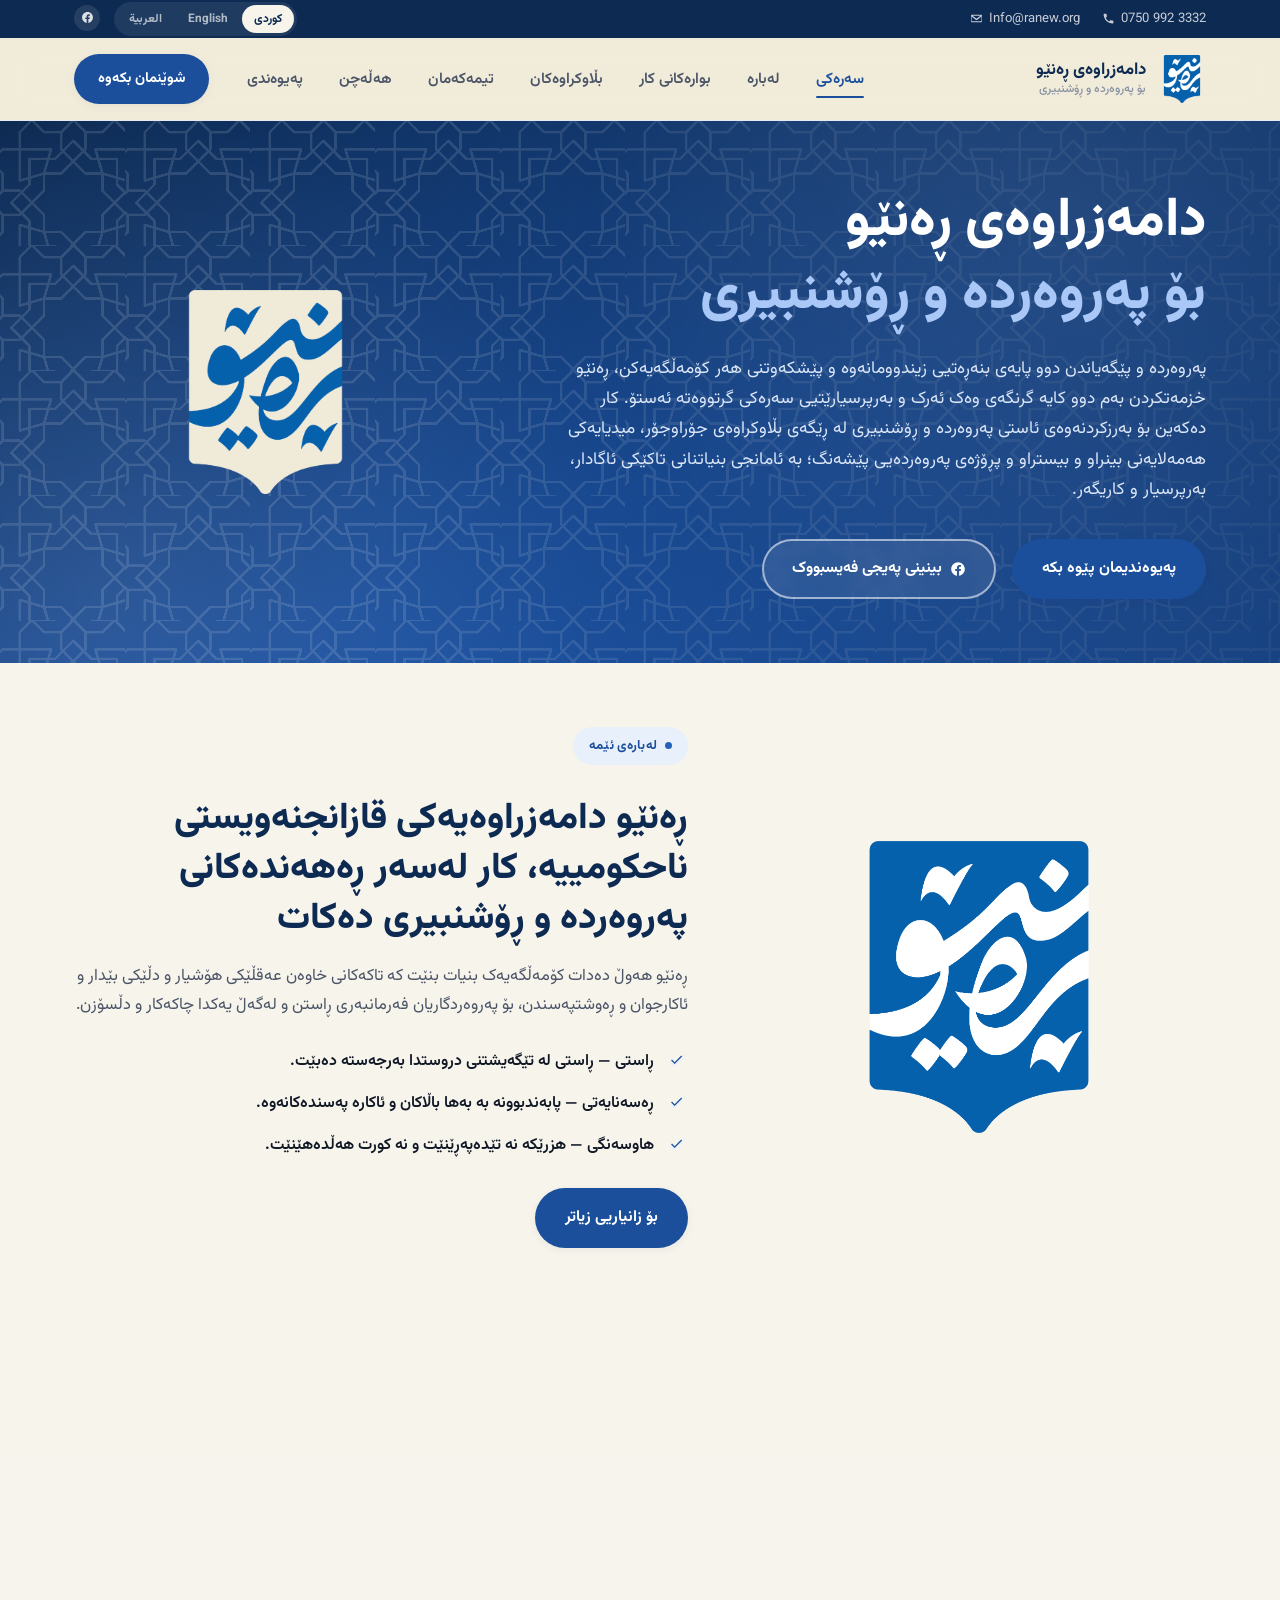
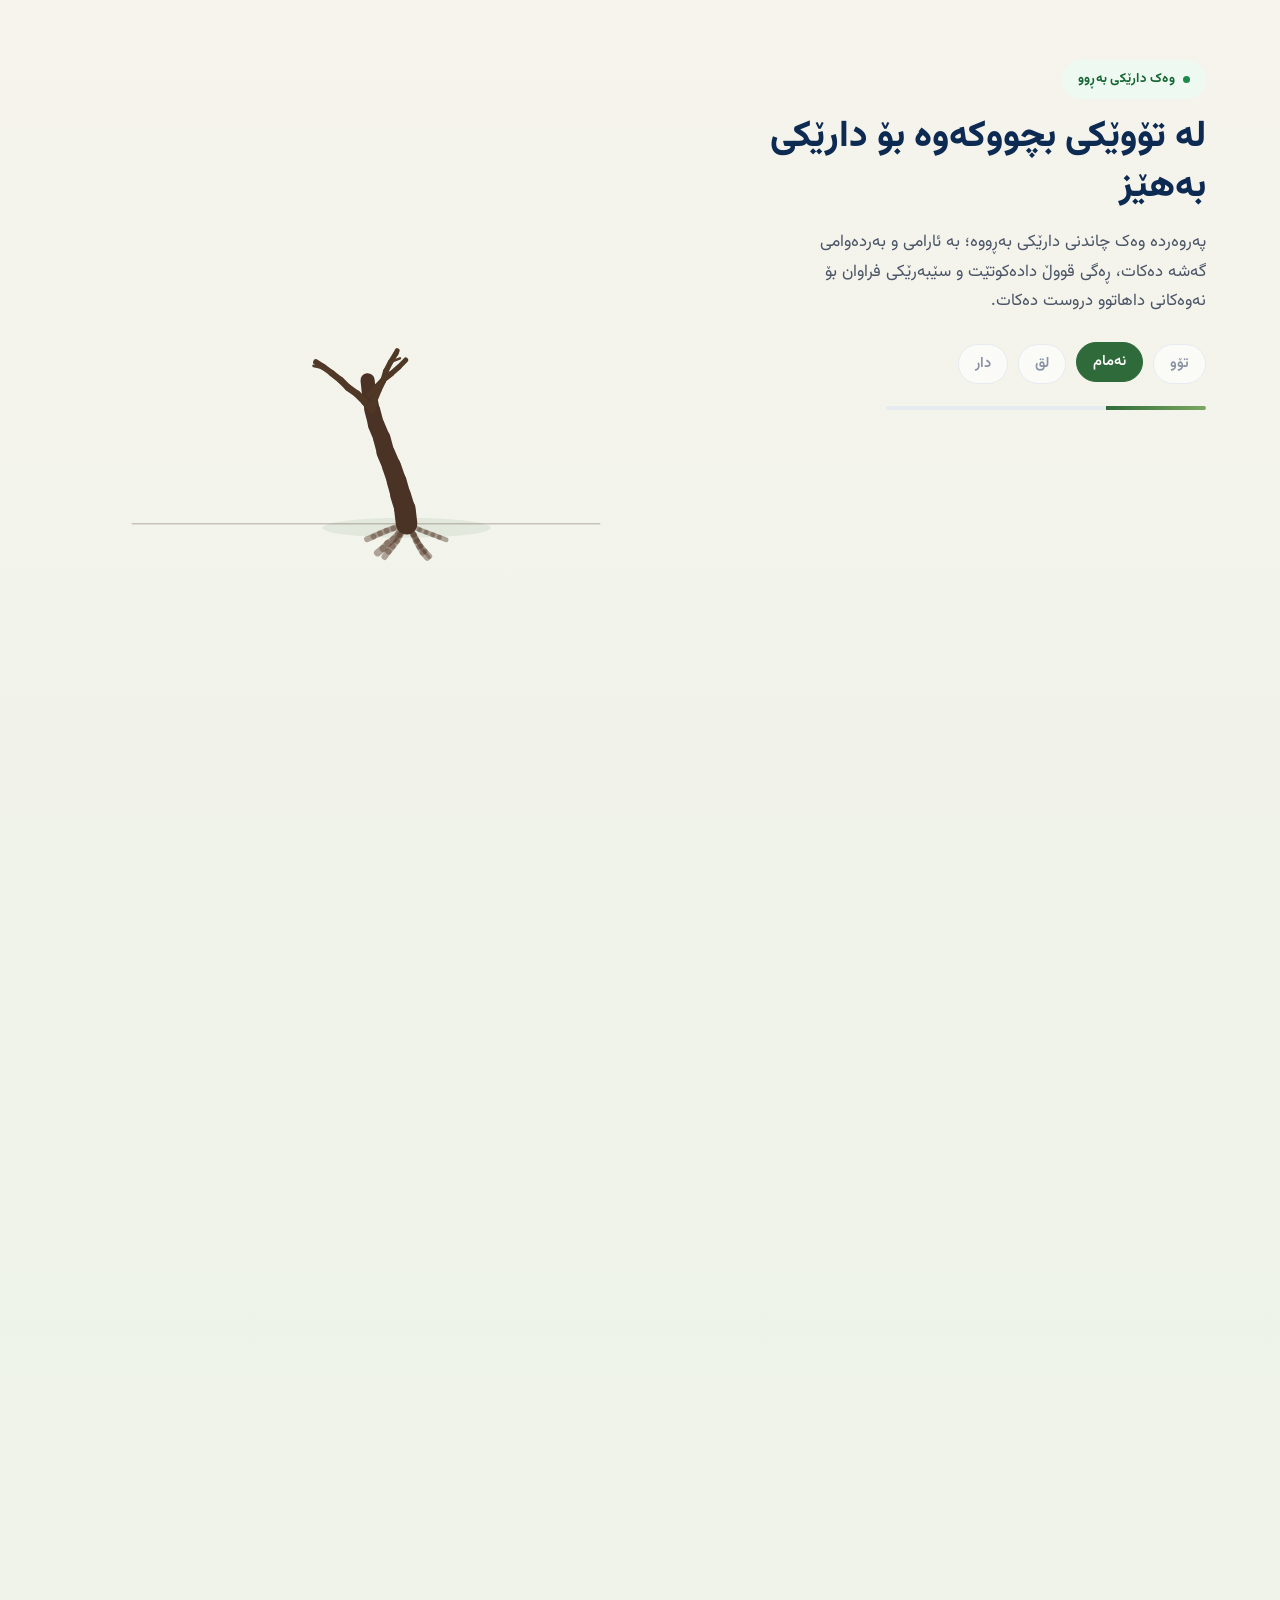
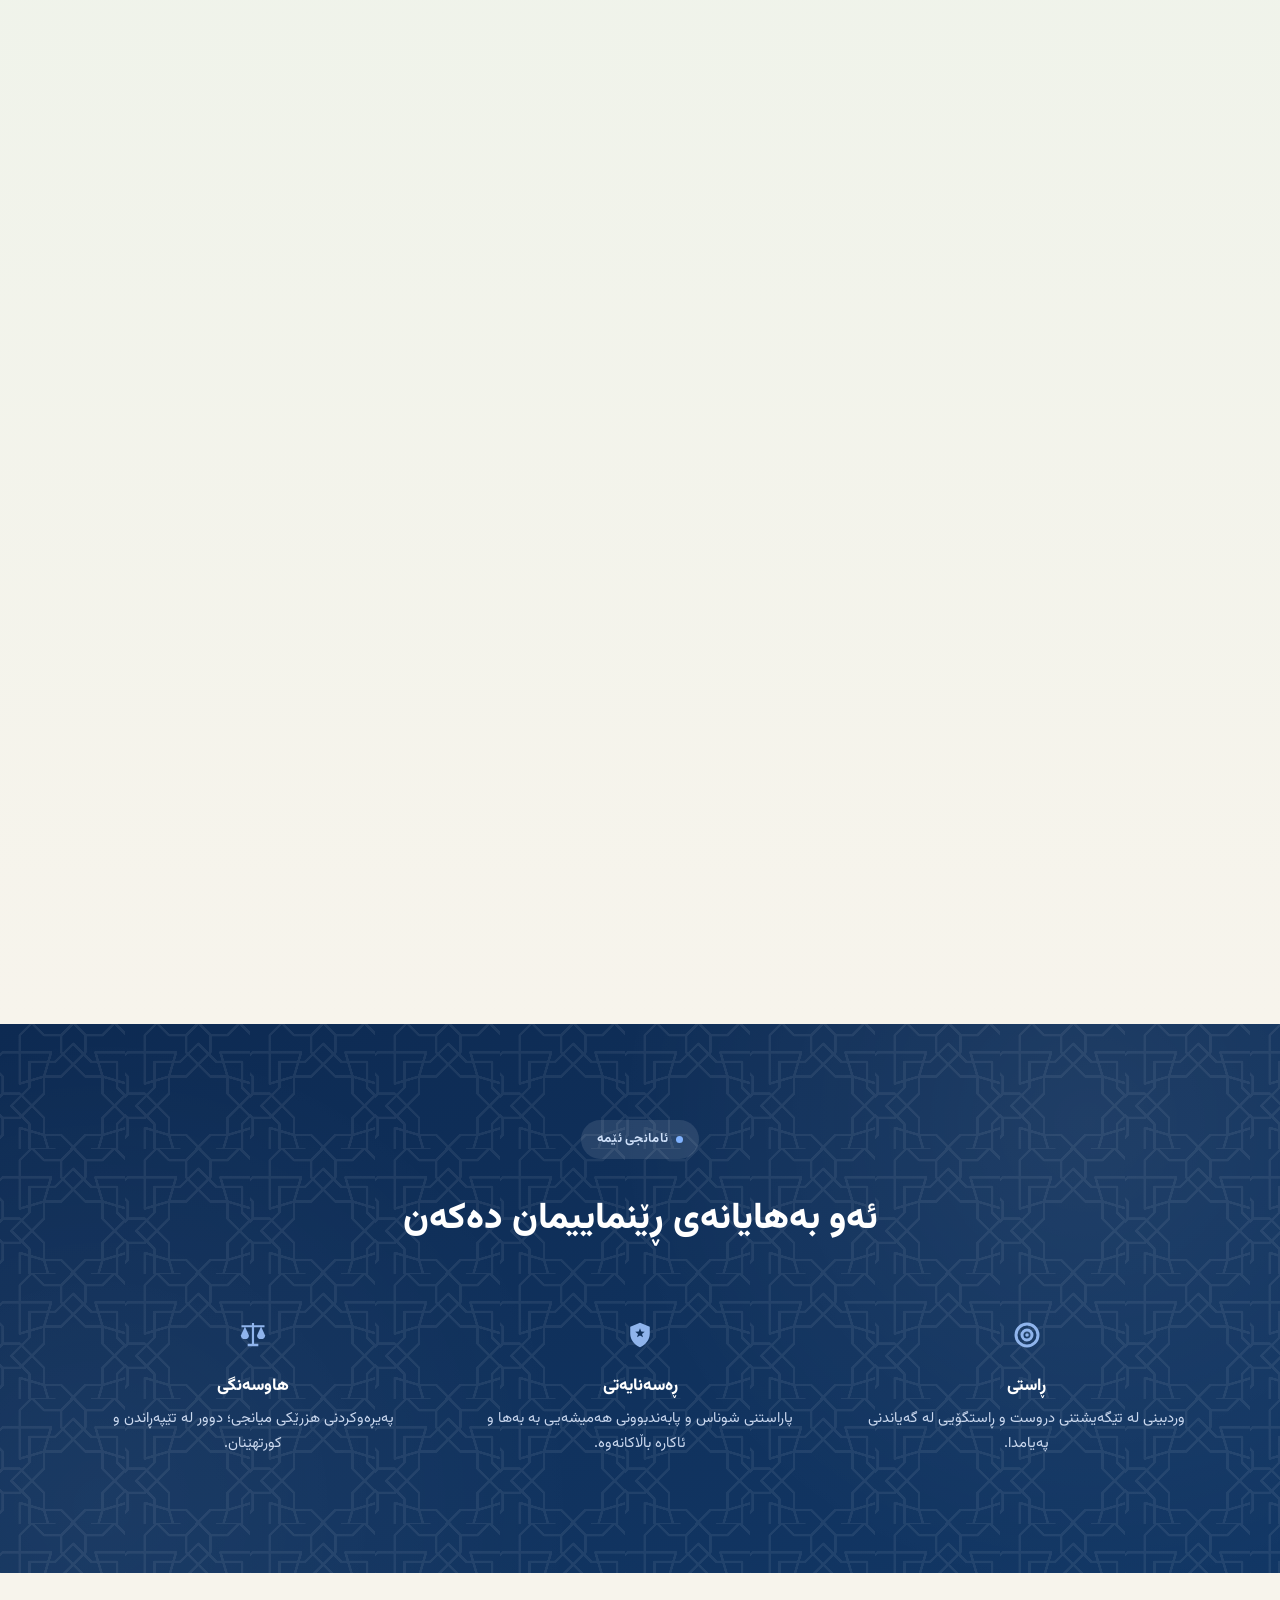
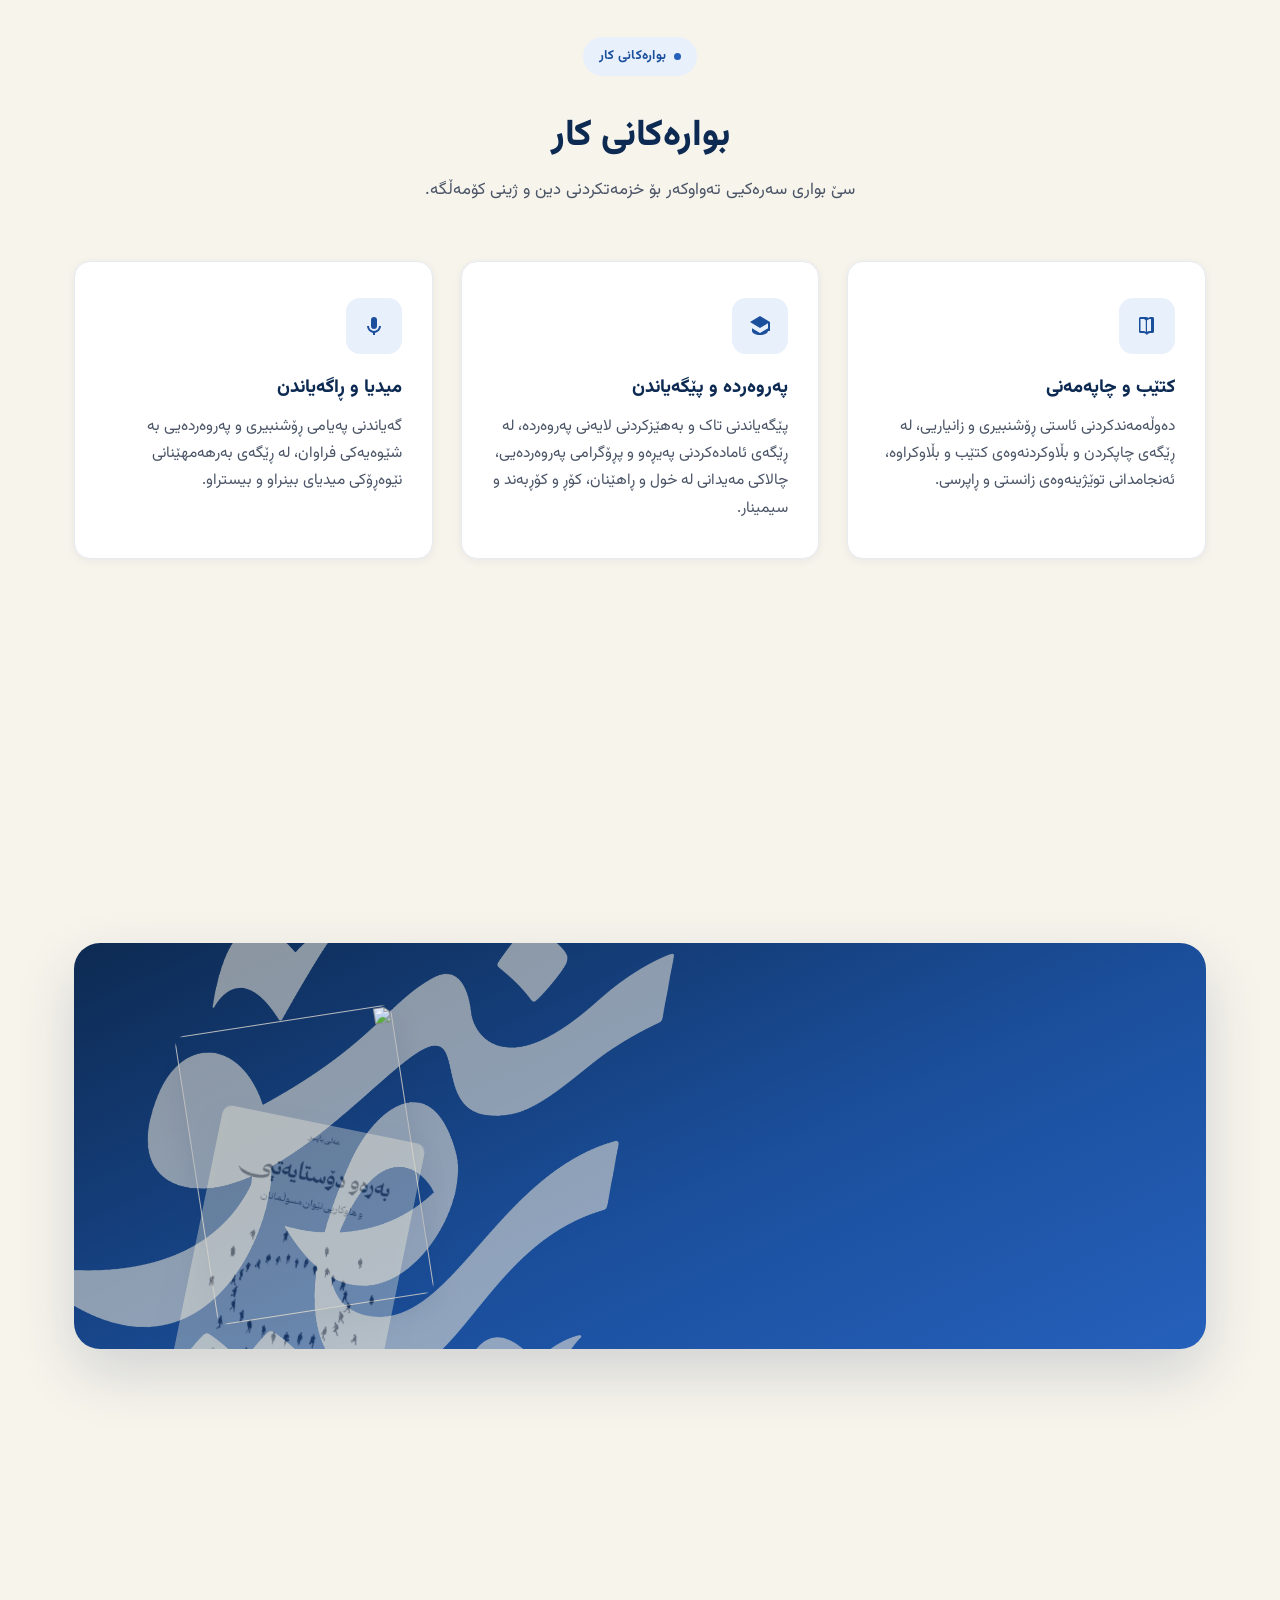
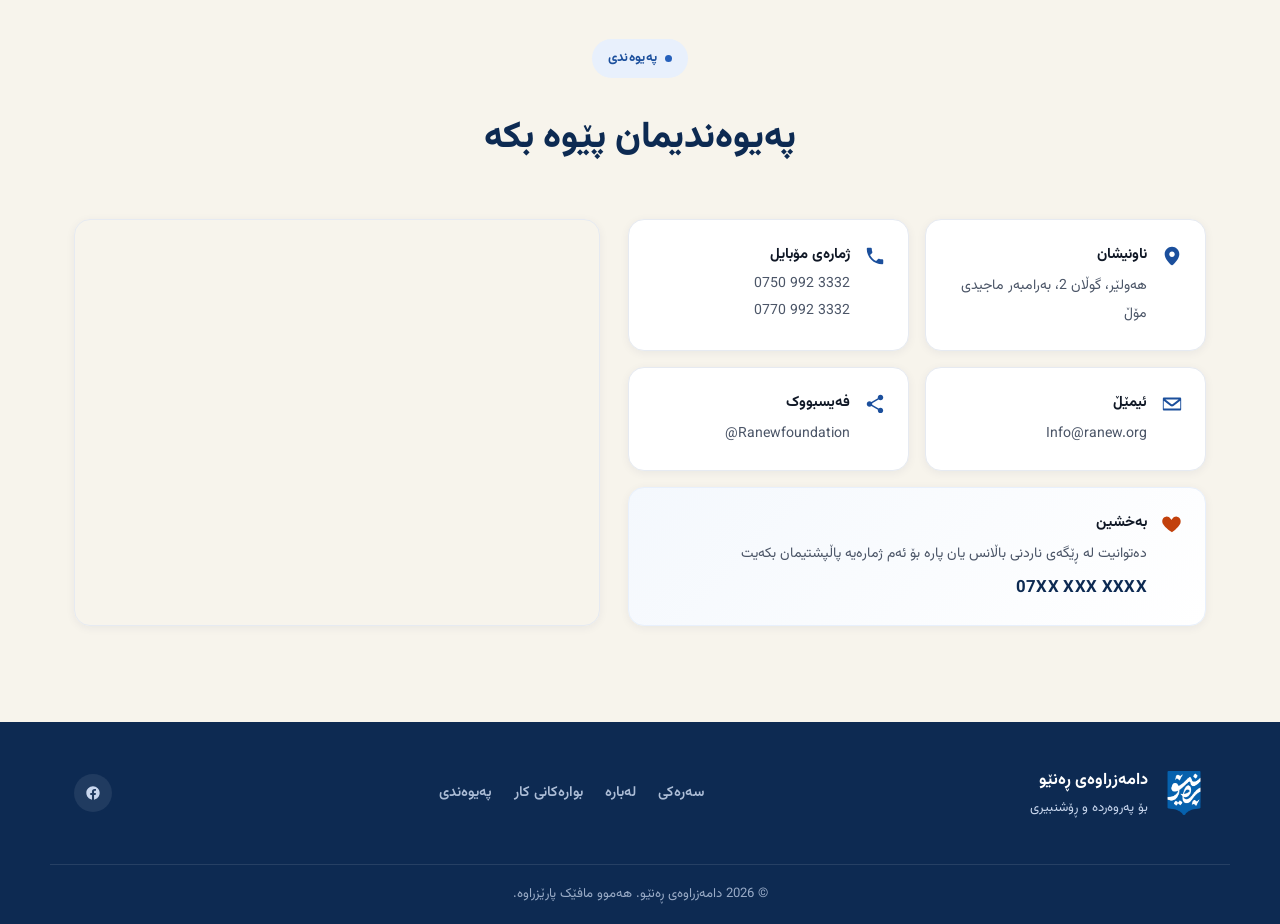
==== commit 22e33271: "Updated..." ====
--- a/index.html
+++ b/index.html
@@ -15,8 +15,8 @@
 
 <!-- ===== Intro loader (plays once per session, like nishtmansi.com) ===== -->
 <div class="loader" id="loader" aria-hidden="true">
-  <video id="loaderVideo" muted playsinline preload="auto" src="assets/video/loader.mp4"></video>
-  <button type="button" class="loader__skip" id="loaderSkip">تێپەڕاندن</button>
+  <video id="loaderVideo" muted playsinline webkit-playsinline preload="auto" src="assets/video/loader.mp4"></video>
+  <button type="button" class="loader__skip" id="loaderSkip" data-i18n="loader.skip">تێپەڕاندن</button>
 </div>
 <script src="assets/js/loader.js"></script>
 
@@ -145,6 +145,32 @@
     </div>
   </section>
 
+  <!-- ===== Oak (scroll-driven growth) ===== -->
+  <section class="oak" id="oak" aria-label="دار بەڕوو">
+    <div class="oak__sticky">
+      <div class="container oak__grid">
+        <div class="oak__content">
+          <span class="eyebrow eyebrow--green" data-i18n="oak.eyebrow">وەک دارێکی بەڕوو</span>
+          <h2 class="section__title" data-i18n="oak.title">لە تۆوێکی بچووکەوە بۆ دارێکی بەهێز</h2>
+          <p data-i18n="oak.desc">
+            پەروەردە وەک چاندنی دارێکی بەڕووە؛ بە ئارامی و بەردەوامی گەشە دەکات، ڕەگی قووڵ دادەکوتێت
+            و سێبەرێکی فراوان بۆ نەوەکانی داهاتوو دروست دەکات.
+          </p>
+          <div class="oak__stages" aria-hidden="true">
+            <span class="oak__stage" data-at="0" data-i18n="oak.stage1">تۆو</span>
+            <span class="oak__stage" data-at="0.15" data-i18n="oak.stage2">نەمام</span>
+            <span class="oak__stage" data-at="0.5" data-i18n="oak.stage3">لق</span>
+            <span class="oak__stage" data-at="0.8" data-i18n="oak.stage4">دار</span>
+          </div>
+          <div class="oak__progress" aria-hidden="true"><span id="oakBar"></span></div>
+        </div>
+        <div class="oak__canvas-wrap">
+          <canvas class="oak__canvas" id="oakCanvas" role="img" data-i18n-attr="aria-label:oak.canvasAlt" aria-label="دارێکی بەڕوو کە لەگەڵ سکرۆڵکردن گەشە دەکات"></canvas>
+        </div>
+      </div>
+    </div>
+  </section>
+
   <!-- ===== Values ===== -->
   <section class="section section--dark" id="values">
     <div class="hero__pattern hero__pattern--dark" aria-hidden="true"></div>
@@ -324,5 +350,6 @@
 
 <script src="assets/js/script.js"></script>
 <script src="assets/js/i18n.js"></script>
+<script src="assets/js/oak.js"></script>
 </body>
 </html>
--- a/assets/css/style.css
+++ b/assets/css/style.css
@@ -290,7 +290,7 @@
 /* Linked scroll timeline: script.js adds .is-pinned, making the section tall and the banner sticky,
    then scrubs one master timeline (books in → fan out → text in) with scroll position. */
 .promo-section.is-pinned{ height:280vh; padding-block:0; }
-.promo-section.is-pinned .promo-section__pin{ position:sticky; top:0; height:100vh; padding-top:83px; display:flex; align-items:center; }
+.promo-section.is-pinned .promo-section__pin{ position:-webkit-sticky; position:sticky; top:0; height:100vh; height:100svh; padding-top:83px; display:flex; align-items:center; }
 .promo-section.is-pinned .container{ width:100%; }
 .promo-section.is-pinned .promo{ opacity:1; transform:none; }
 .promo-section.is-pinned [data-tl]{ will-change:transform, opacity; }
@@ -679,13 +679,37 @@
 }
 
 /* ---------- Intro loader video ---------- */
-.loader{ position:fixed; inset:0; z-index:9999; background:#184883; /* matches the video's backdrop as browsers render it (file pixel is #134075) */ display:flex; align-items:center; justify-content:center;
+.loader{ position:fixed; top:0; right:0; bottom:0; left:0; z-index:9999; overscroll-behavior:contain; touch-action:none; background:#184883; /* matches the video's backdrop as browsers render it (file pixel is #134075) */ display:flex; align-items:center; justify-content:center;
   transition:opacity .7s var(--ease), visibility .7s; }
 /* video is portrait; size by height and feather its sides into the backdrop so no seam shows on wide screens */
-.loader video{ height:100%; max-width:100%; aspect-ratio:9/16; object-fit:cover;
+.loader video{ height:100%; width:calc(100vh * 9 / 16); width:calc(100dvh * 9 / 16); max-width:100%; object-fit:cover;
   -webkit-mask-image:linear-gradient(90deg, transparent, #000 18%, #000 82%, transparent);
           mask-image:linear-gradient(90deg, transparent, #000 18%, #000 82%, transparent); }
 .loader.is-done{ opacity:0; visibility:hidden; pointer-events:none; }
-.loader__skip{ position:absolute; bottom:24px; inset-inline-start:24px; padding:6px 16px; border-radius:999px; border:1px solid rgba(255,255,255,.5);
+.loader__skip{ position:absolute; bottom:24px; bottom:calc(24px + env(safe-area-inset-bottom)); inset-inline-start:24px; padding:6px 16px; border-radius:999px; border:1px solid rgba(255,255,255,.5);
   background:rgba(0,0,0,.25); color:#fff; font-size:.9rem; cursor:pointer; }
 html.is-loading, html.is-loading body{ overflow:hidden; }
+
+/* ---------- Scroll-driven oak tree (see assets/js/oak.js) ---------- */
+.oak{ position:relative; height:320vh; background:linear-gradient(180deg, var(--cream) 0%, #eef3ea 55%, var(--cream) 100%); }
+.oak__sticky{ position:-webkit-sticky; position:sticky; top:0; height:100vh; height:100svh; padding-top:83px; overflow:hidden; display:flex; align-items:center; }
+.oak__grid{ display:grid; grid-template-columns:1fr 1.15fr; gap:40px; align-items:center; width:100%; }
+.oak__content .section__title{ margin-bottom:16px; }
+.oak__content p{ color:var(--ink-soft); font-size:1.05rem; max-width:46ch; }
+.oak__stages{ display:flex; gap:10px; margin-top:28px; flex-wrap:wrap; }
+.oak__stage{ padding:6px 16px; border-radius:999px; font-size:.92rem; font-weight:600; color:var(--ink-faint);
+  background:rgba(255,255,255,.6); border:1px solid var(--line); transition:all .35s var(--ease); }
+.oak__stage.is-active{ color:#fff; background:#2f6b3a; border-color:#2f6b3a; transform:translateY(-2px); }
+.oak__progress{ margin-top:22px; height:4px; max-width:320px; border-radius:4px; background:var(--line); overflow:hidden; }
+.oak__progress span{ display:block; height:100%; width:0; background:linear-gradient(90deg,#2f6b3a,#7aa860); }
+.oak__canvas-wrap{ position:relative; height:min(86vh, 760px); height:min(86svh, 760px); }
+.oak__canvas{ width:100%; height:100%; display:block; }
+@media (max-width: 860px){
+  .oak{ height:280vh; }
+  .oak__grid{ grid-template-columns:1fr; gap:0; }
+  .oak__canvas-wrap{ height:58vh; height:58svh; order:-1; }
+  .oak__content{ text-align:center; }
+  .oak__content p{ margin-inline:auto; font-size:.95rem; }
+  .oak__stages, .oak__progress{ justify-content:center; margin-inline:auto; }
+  .oak__stages{ margin-top:16px; }
+}
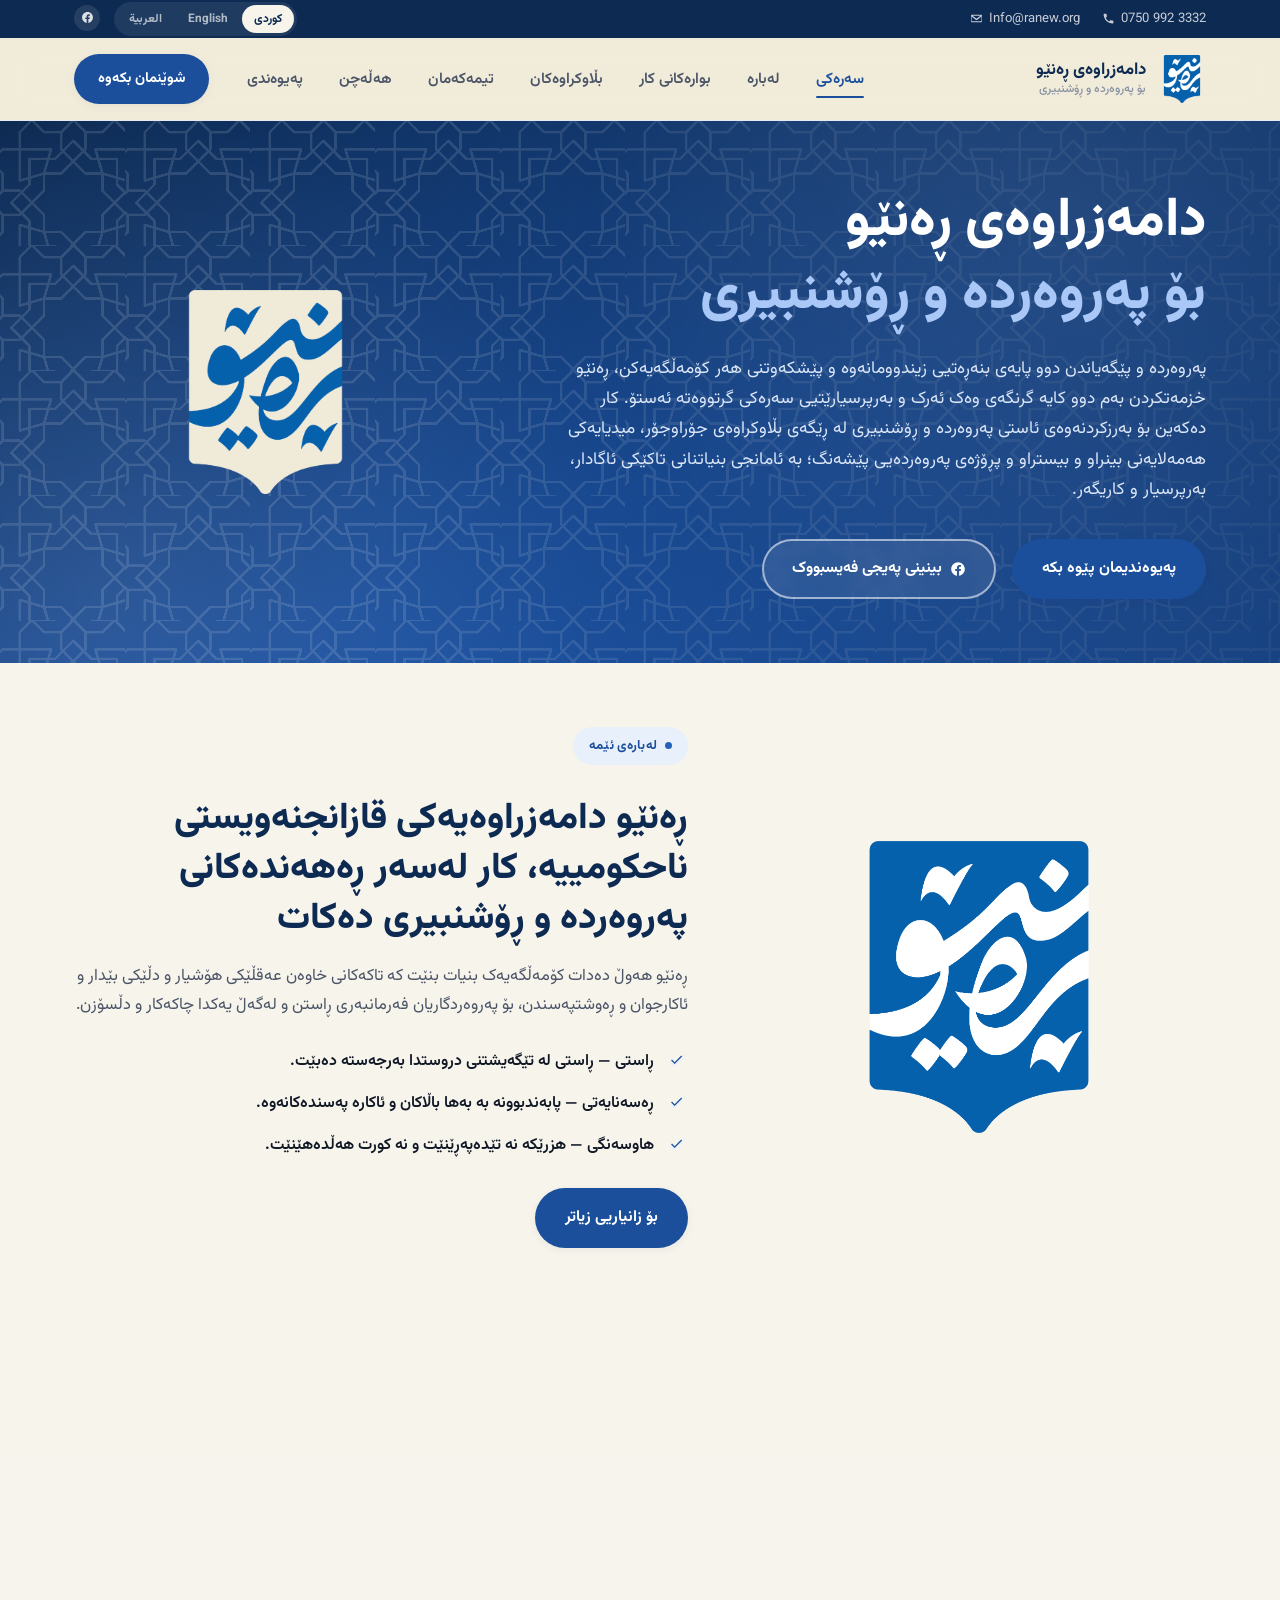
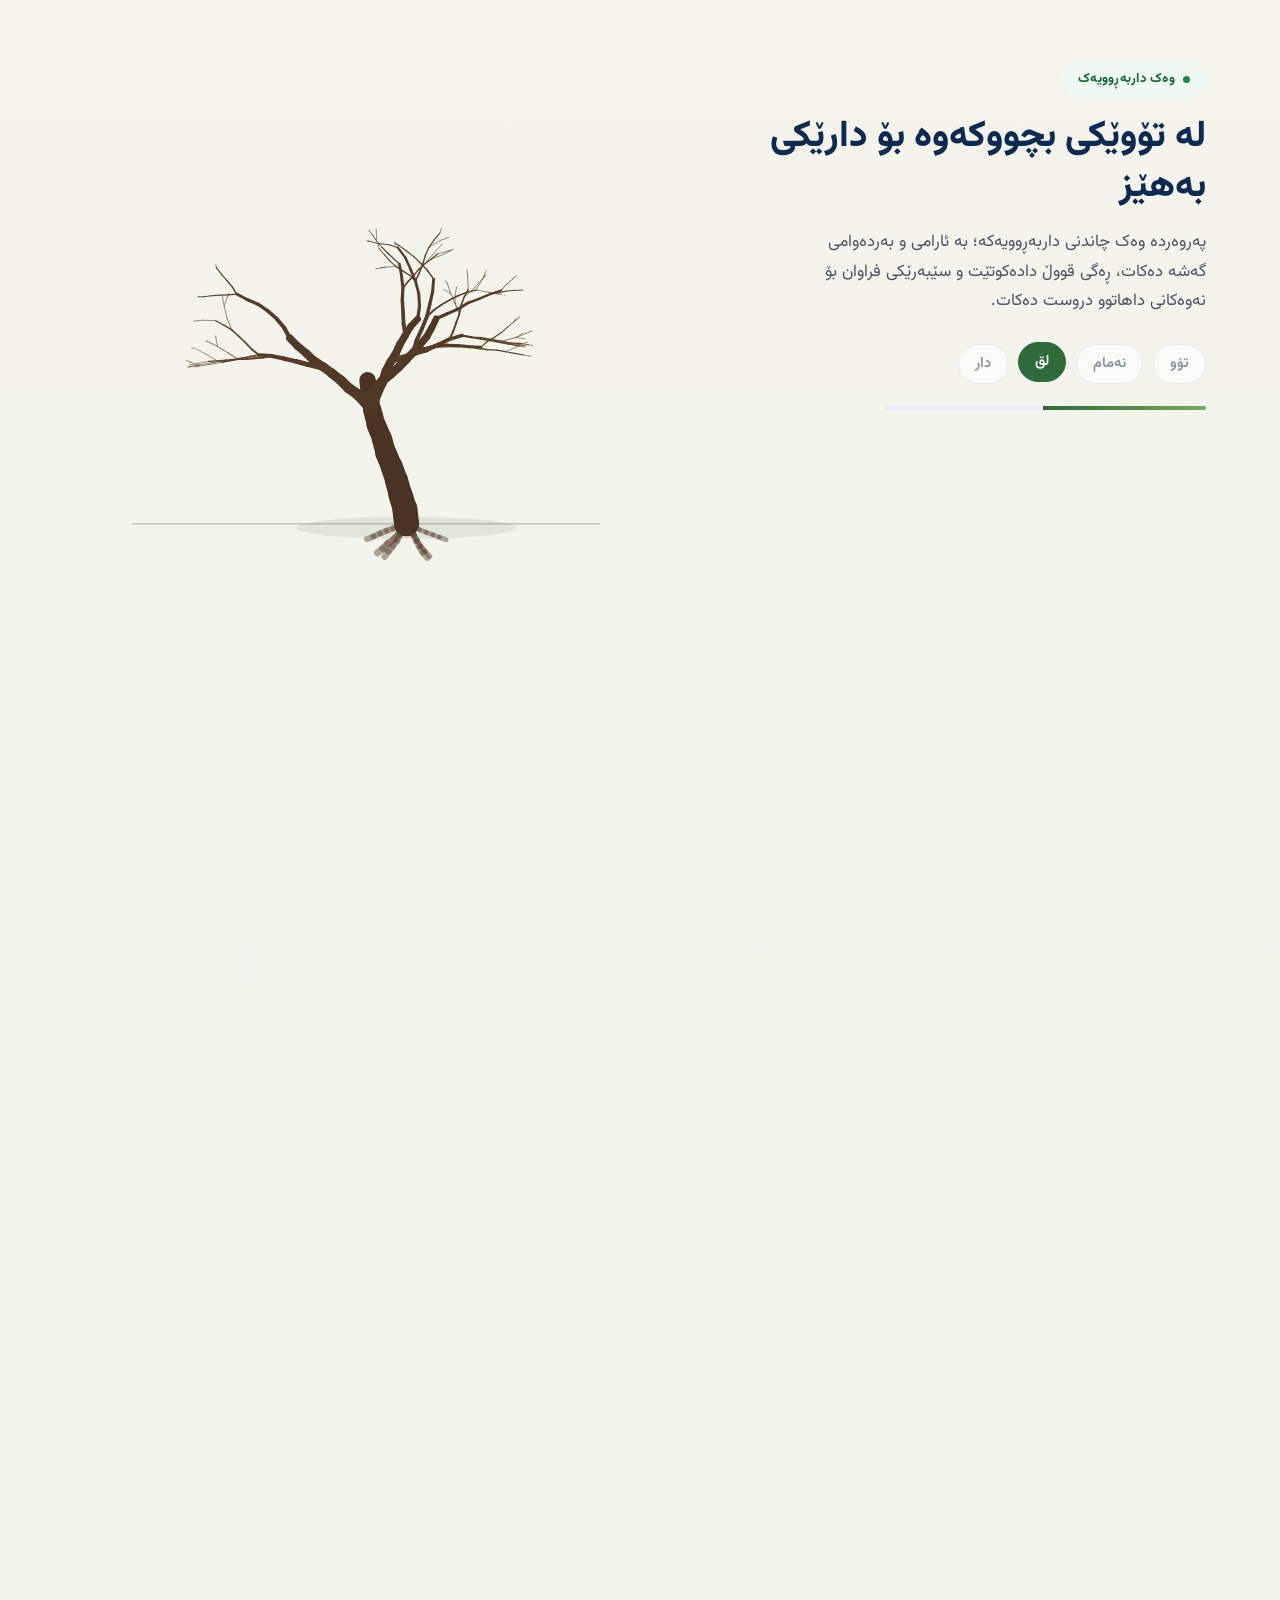
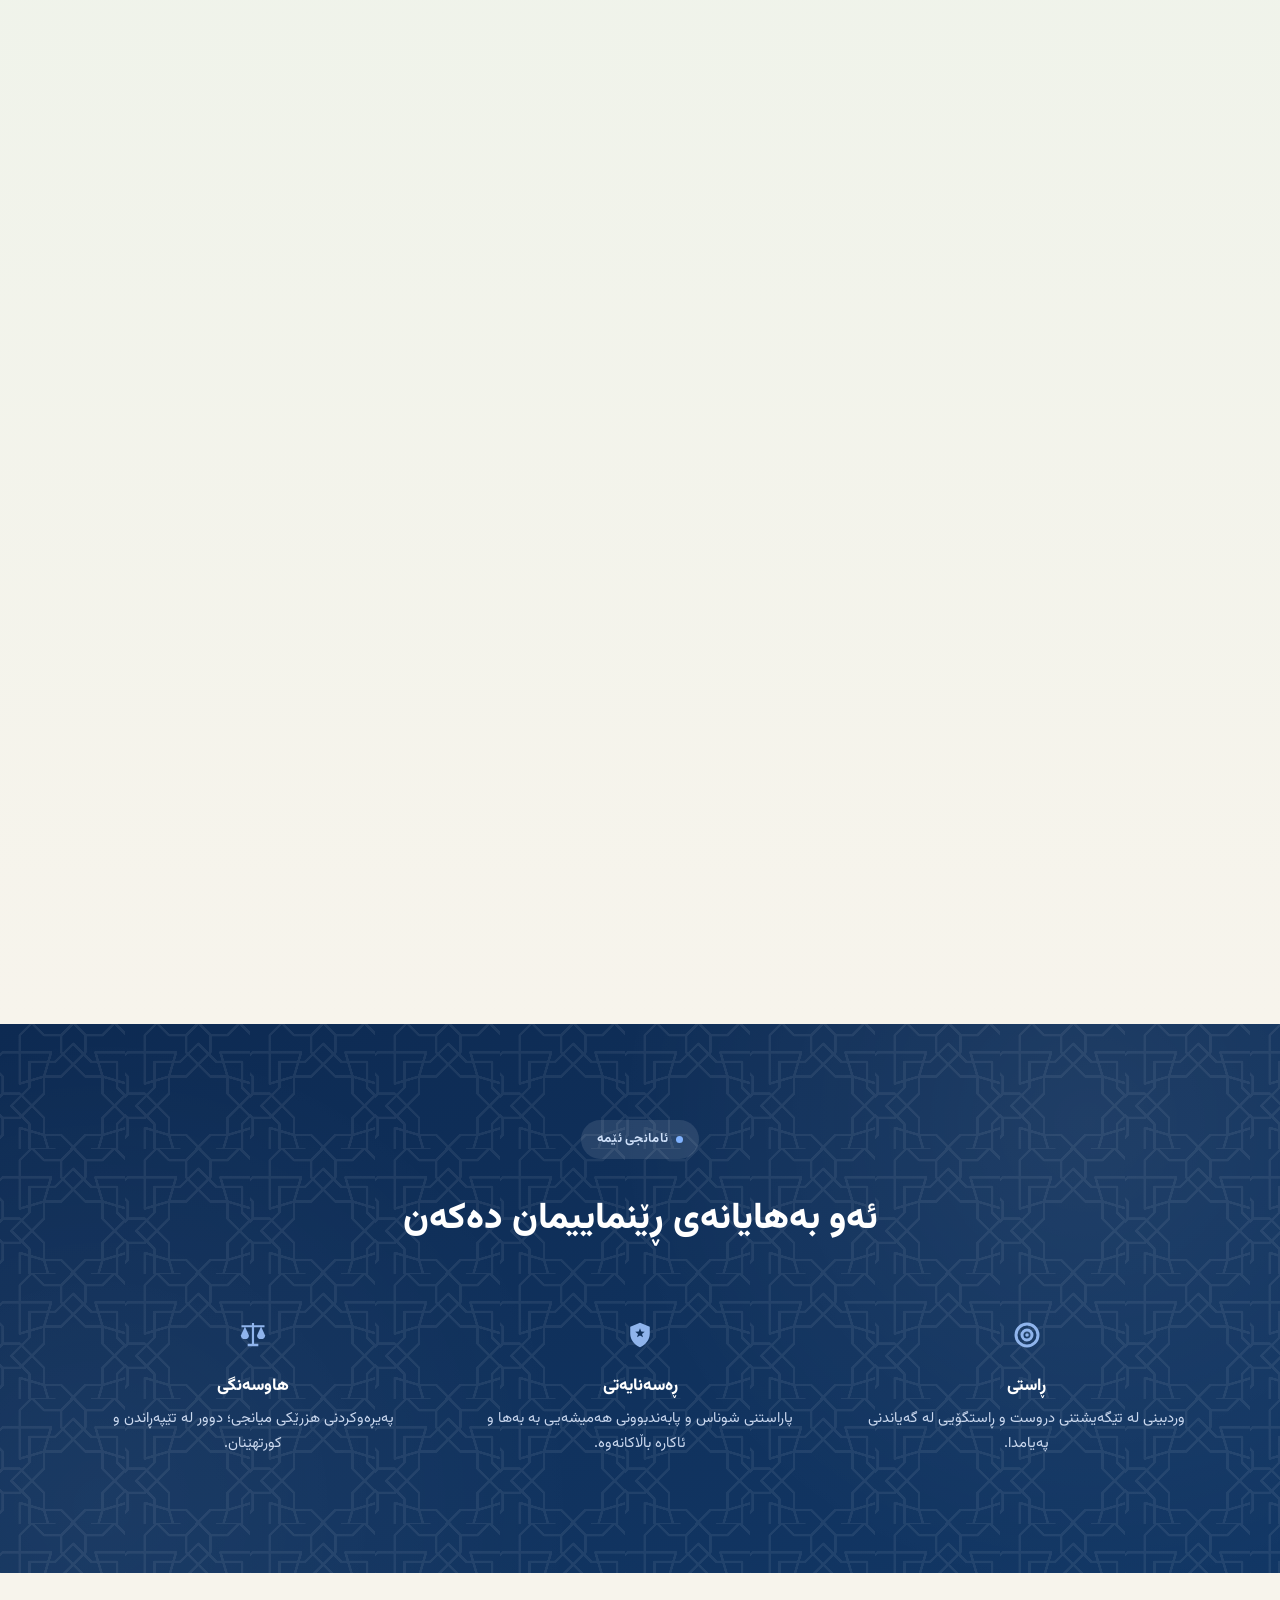
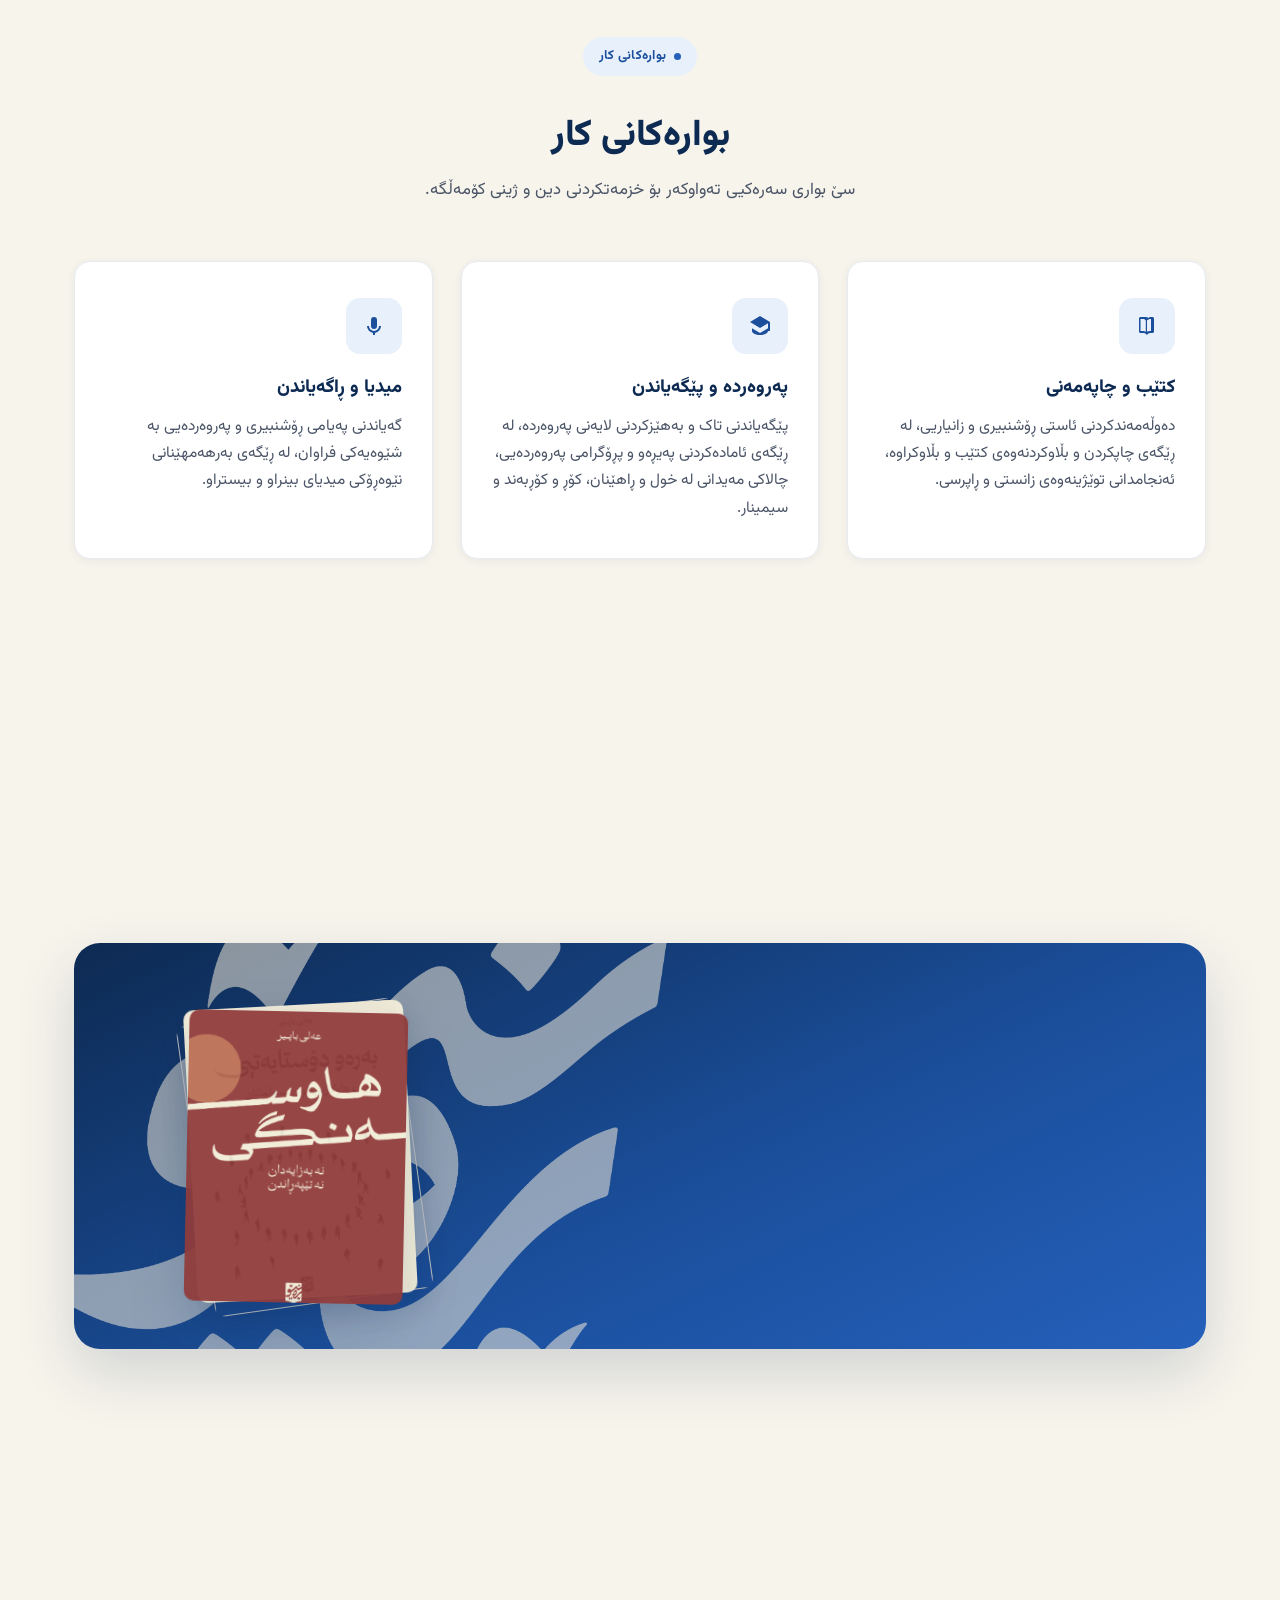
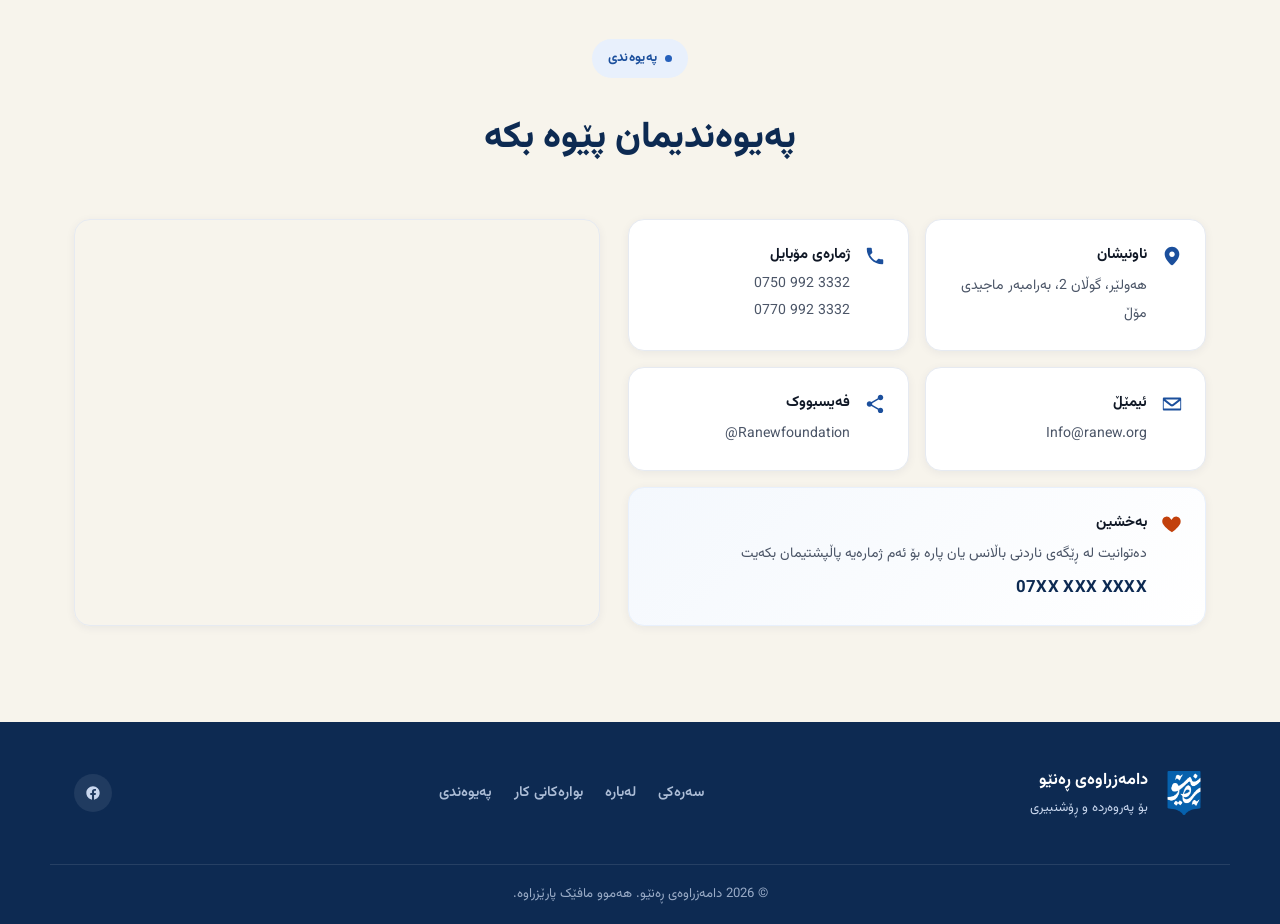
==== commit 93e5f6d7: "Updated..." ====
--- a/index.html
+++ b/index.html
@@ -150,10 +150,10 @@
     <div class="oak__sticky">
       <div class="container oak__grid">
         <div class="oak__content">
-          <span class="eyebrow eyebrow--green" data-i18n="oak.eyebrow">وەک دارێکی بەڕوو</span>
+          <span class="eyebrow eyebrow--green" data-i18n="oak.eyebrow">وەک داربەڕوویەک</span>
           <h2 class="section__title" data-i18n="oak.title">لە تۆوێکی بچووکەوە بۆ دارێکی بەهێز</h2>
           <p data-i18n="oak.desc">
-            پەروەردە وەک چاندنی دارێکی بەڕووە؛ بە ئارامی و بەردەوامی گەشە دەکات، ڕەگی قووڵ دادەکوتێت
+            پەروەردە وەک چاندنی داربەڕوویەکە؛ بە ئارامی و بەردەوامی گەشە دەکات، ڕەگی قووڵ دادەکوتێت
             و سێبەرێکی فراوان بۆ نەوەکانی داهاتوو دروست دەکات.
           </p>
           <div class="oak__stages" aria-hidden="true">
@@ -165,7 +165,7 @@
           <div class="oak__progress" aria-hidden="true"><span id="oakBar"></span></div>
         </div>
         <div class="oak__canvas-wrap">
-          <canvas class="oak__canvas" id="oakCanvas" role="img" data-i18n-attr="aria-label:oak.canvasAlt" aria-label="دارێکی بەڕوو کە لەگەڵ سکرۆڵکردن گەشە دەکات"></canvas>
+          <canvas class="oak__canvas" id="oakCanvas" role="img" data-i18n-attr="aria-label:oak.canvasAlt" aria-label="داربەڕوویەک کە لەگەڵ سکرۆڵکردن گەشە دەکات"></canvas>
         </div>
       </div>
     </div>
--- a/assets/css/style.css
+++ b/assets/css/style.css
@@ -682,7 +682,7 @@
 .loader{ position:fixed; top:0; right:0; bottom:0; left:0; z-index:9999; overscroll-behavior:contain; touch-action:none; background:#184883; /* matches the video's backdrop as browsers render it (file pixel is #134075) */ display:flex; align-items:center; justify-content:center;
   transition:opacity .7s var(--ease), visibility .7s; }
 /* video is portrait; size by height and feather its sides into the backdrop so no seam shows on wide screens */
-.loader video{ height:100%; width:calc(100vh * 9 / 16); width:calc(100dvh * 9 / 16); max-width:100%; object-fit:cover;
+.loader video, .loader img{ height:100%; width:calc(100vh * 9 / 16); width:calc(100dvh * 9 / 16); max-width:100%; object-fit:cover;
   -webkit-mask-image:linear-gradient(90deg, transparent, #000 18%, #000 82%, transparent);
           mask-image:linear-gradient(90deg, transparent, #000 18%, #000 82%, transparent); }
 .loader.is-done{ opacity:0; visibility:hidden; pointer-events:none; }
@@ -707,9 +707,20 @@
 @media (max-width: 860px){
   .oak{ height:280vh; }
   .oak__grid{ grid-template-columns:1fr; gap:0; }
-  .oak__canvas-wrap{ height:58vh; height:58svh; order:-1; }
+  /* the text keeps its natural height and the tree takes whatever is left, so nothing is cut off on short phones */
+  .oak__sticky{ align-items:stretch; padding-bottom:16px; padding-bottom:calc(16px + env(safe-area-inset-bottom)); }
+  .oak__grid{ height:100%; grid-template-rows:minmax(0,1fr) auto; }
+  .oak__canvas-wrap{ height:auto; min-height:0; align-self:stretch; order:-1; }
+  .oak__canvas{ position:absolute; top:0; left:0; width:100%; height:100%; }
+  .oak__content .section__title{ font-size:1.35rem; margin:10px 0 8px; }
+  .oak__stage{ padding:4px 12px; font-size:.82rem; }
+  .oak__progress{ margin-top:12px; }
   .oak__content{ text-align:center; }
-  .oak__content p{ margin-inline:auto; font-size:.95rem; }
+  .oak__content p{ margin-inline:auto; font-size:.9rem; line-height:1.65; }
   .oak__stages, .oak__progress{ justify-content:center; margin-inline:auto; }
-  .oak__stages{ margin-top:16px; }
-}
+  .oak__stages{ margin-top:12px; }
+}
+/* very short screens (phones in landscape): drop the paragraph so the tree still has room */
+@media (max-width: 860px) and (max-height: 560px){
+  .oak__content p{ display:none; }
+}
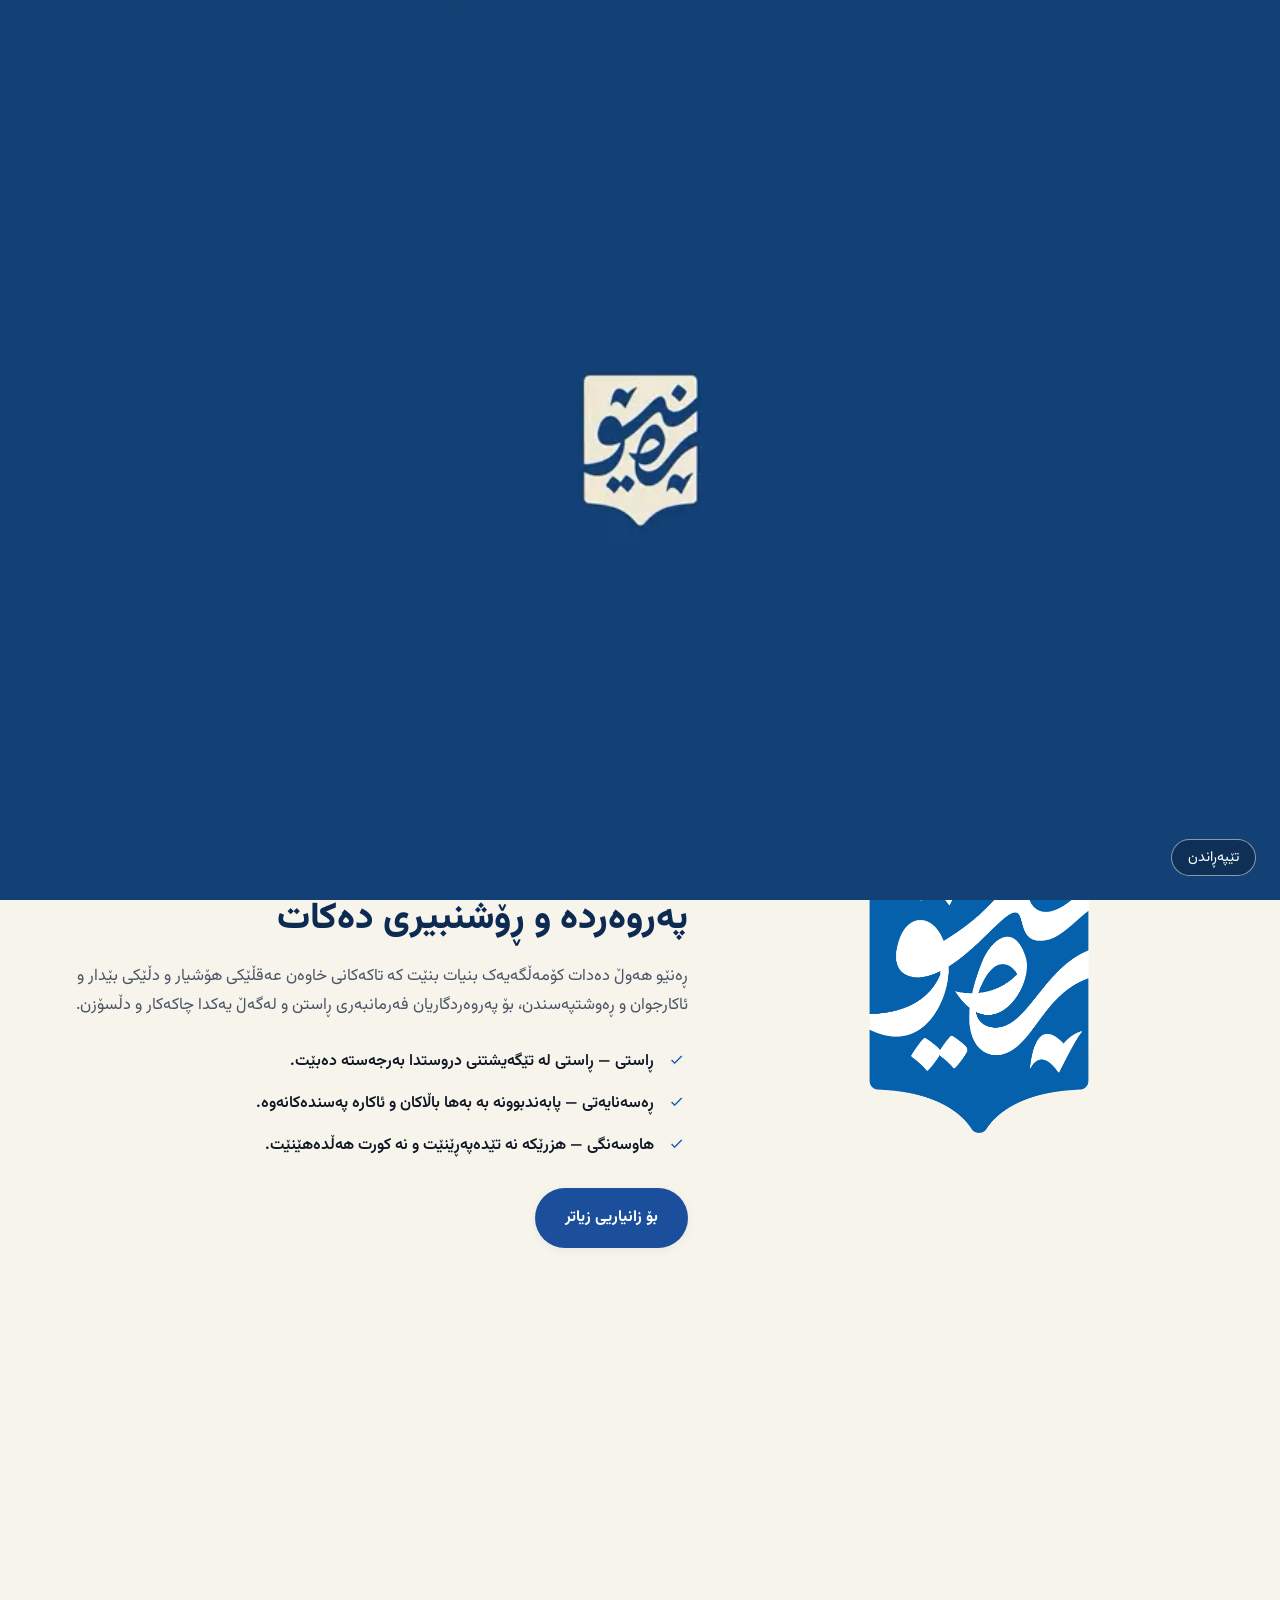
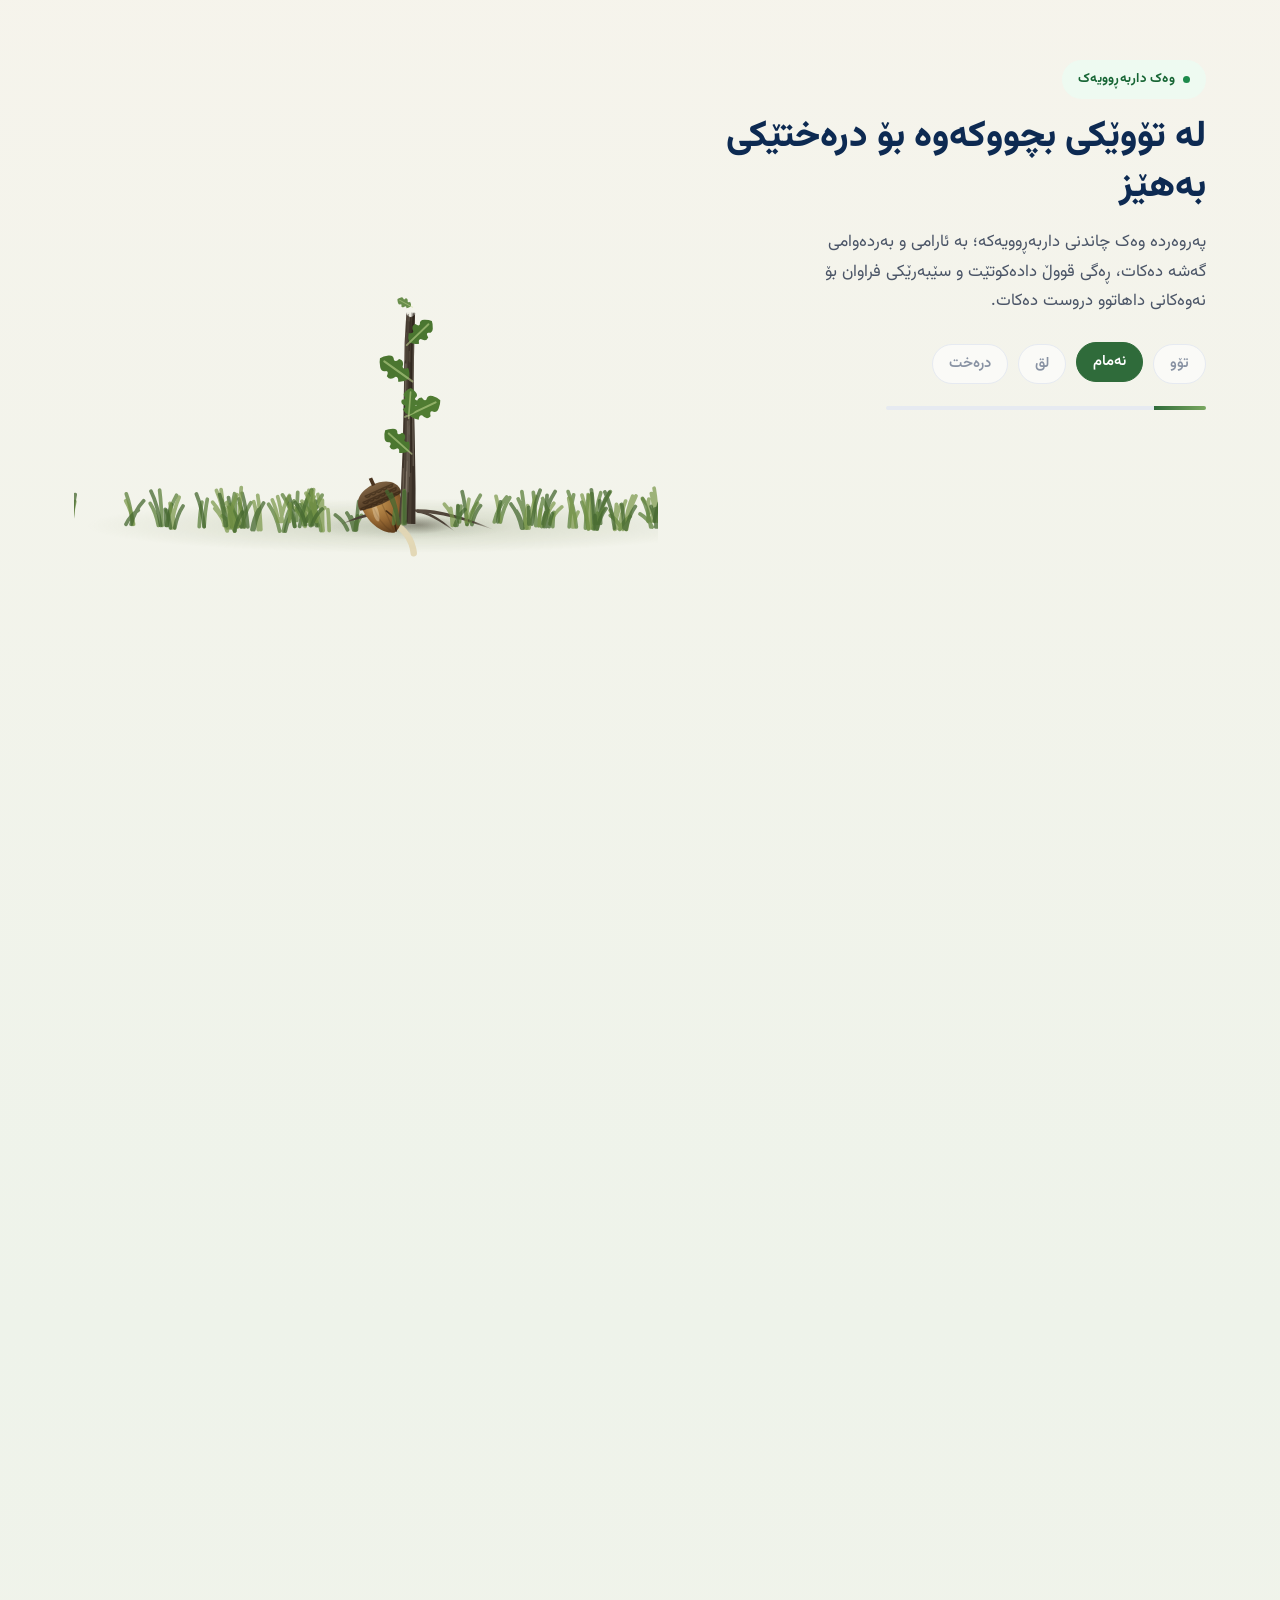
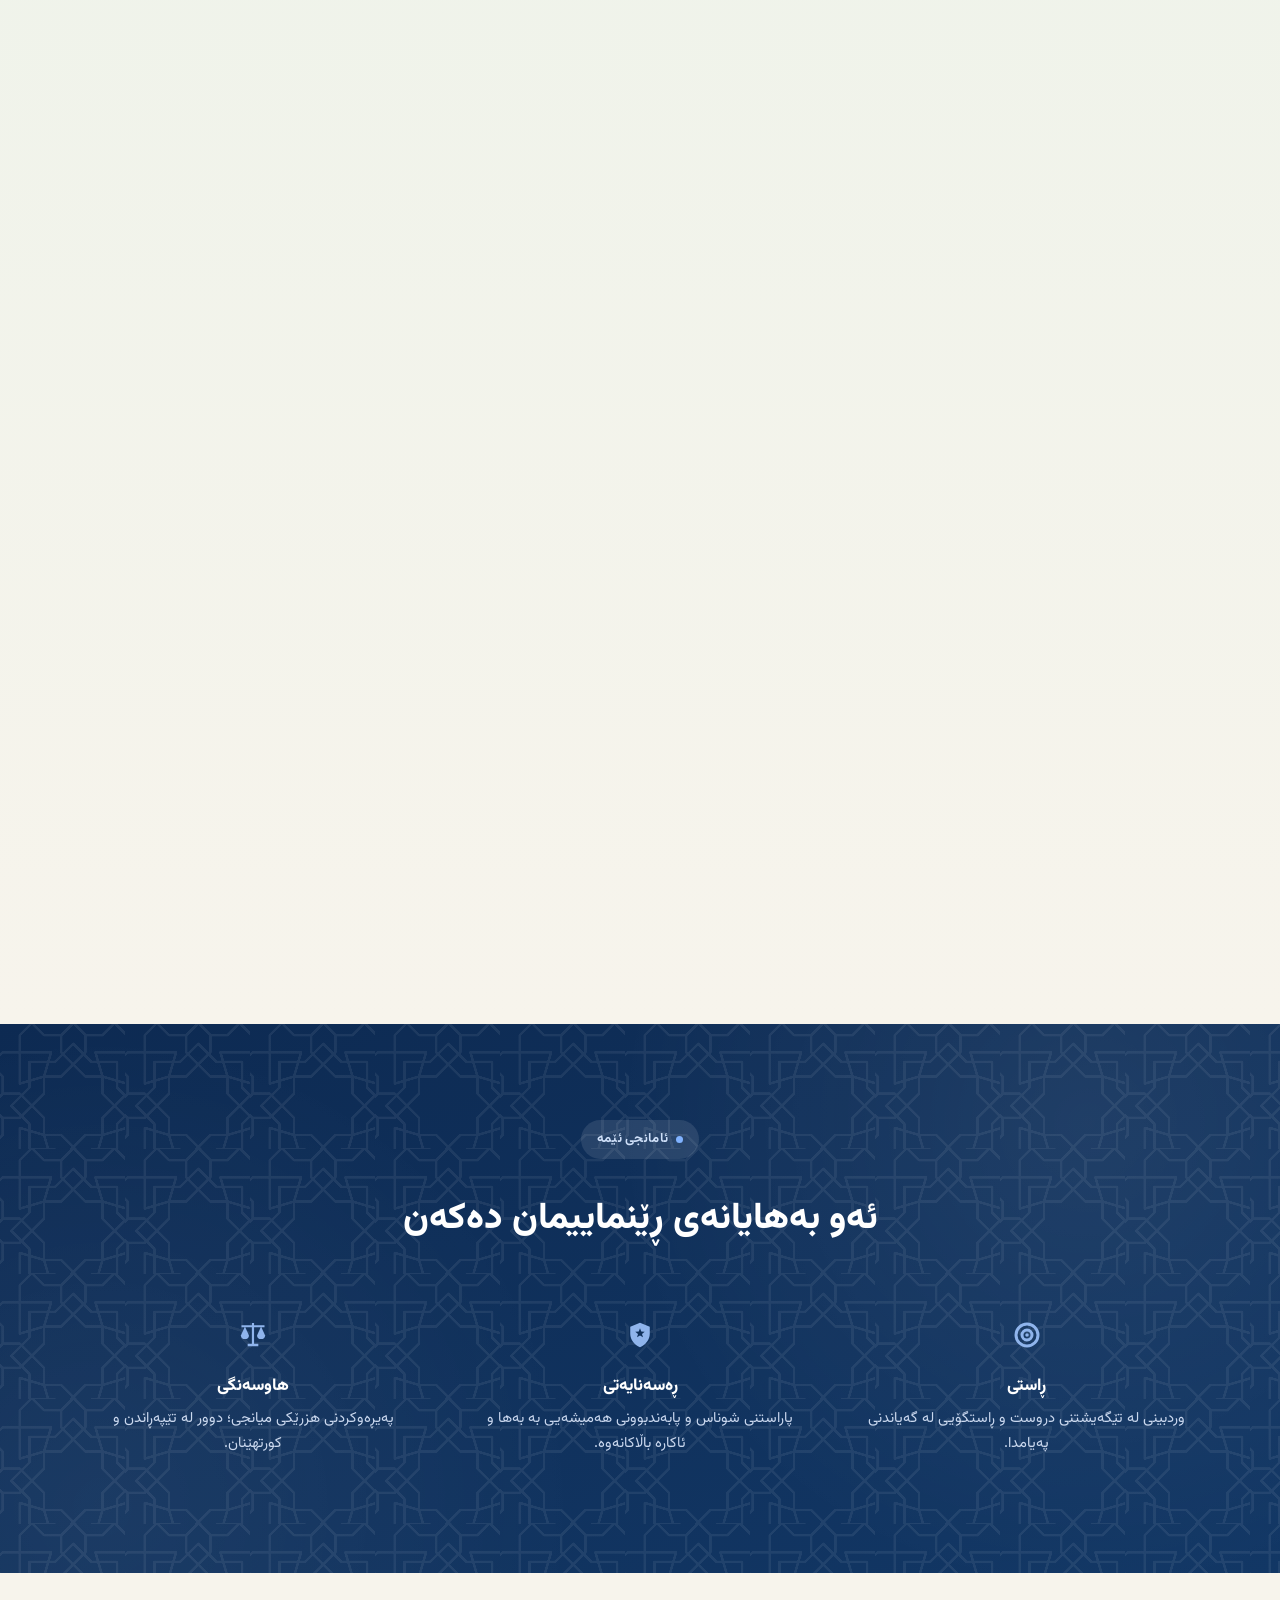
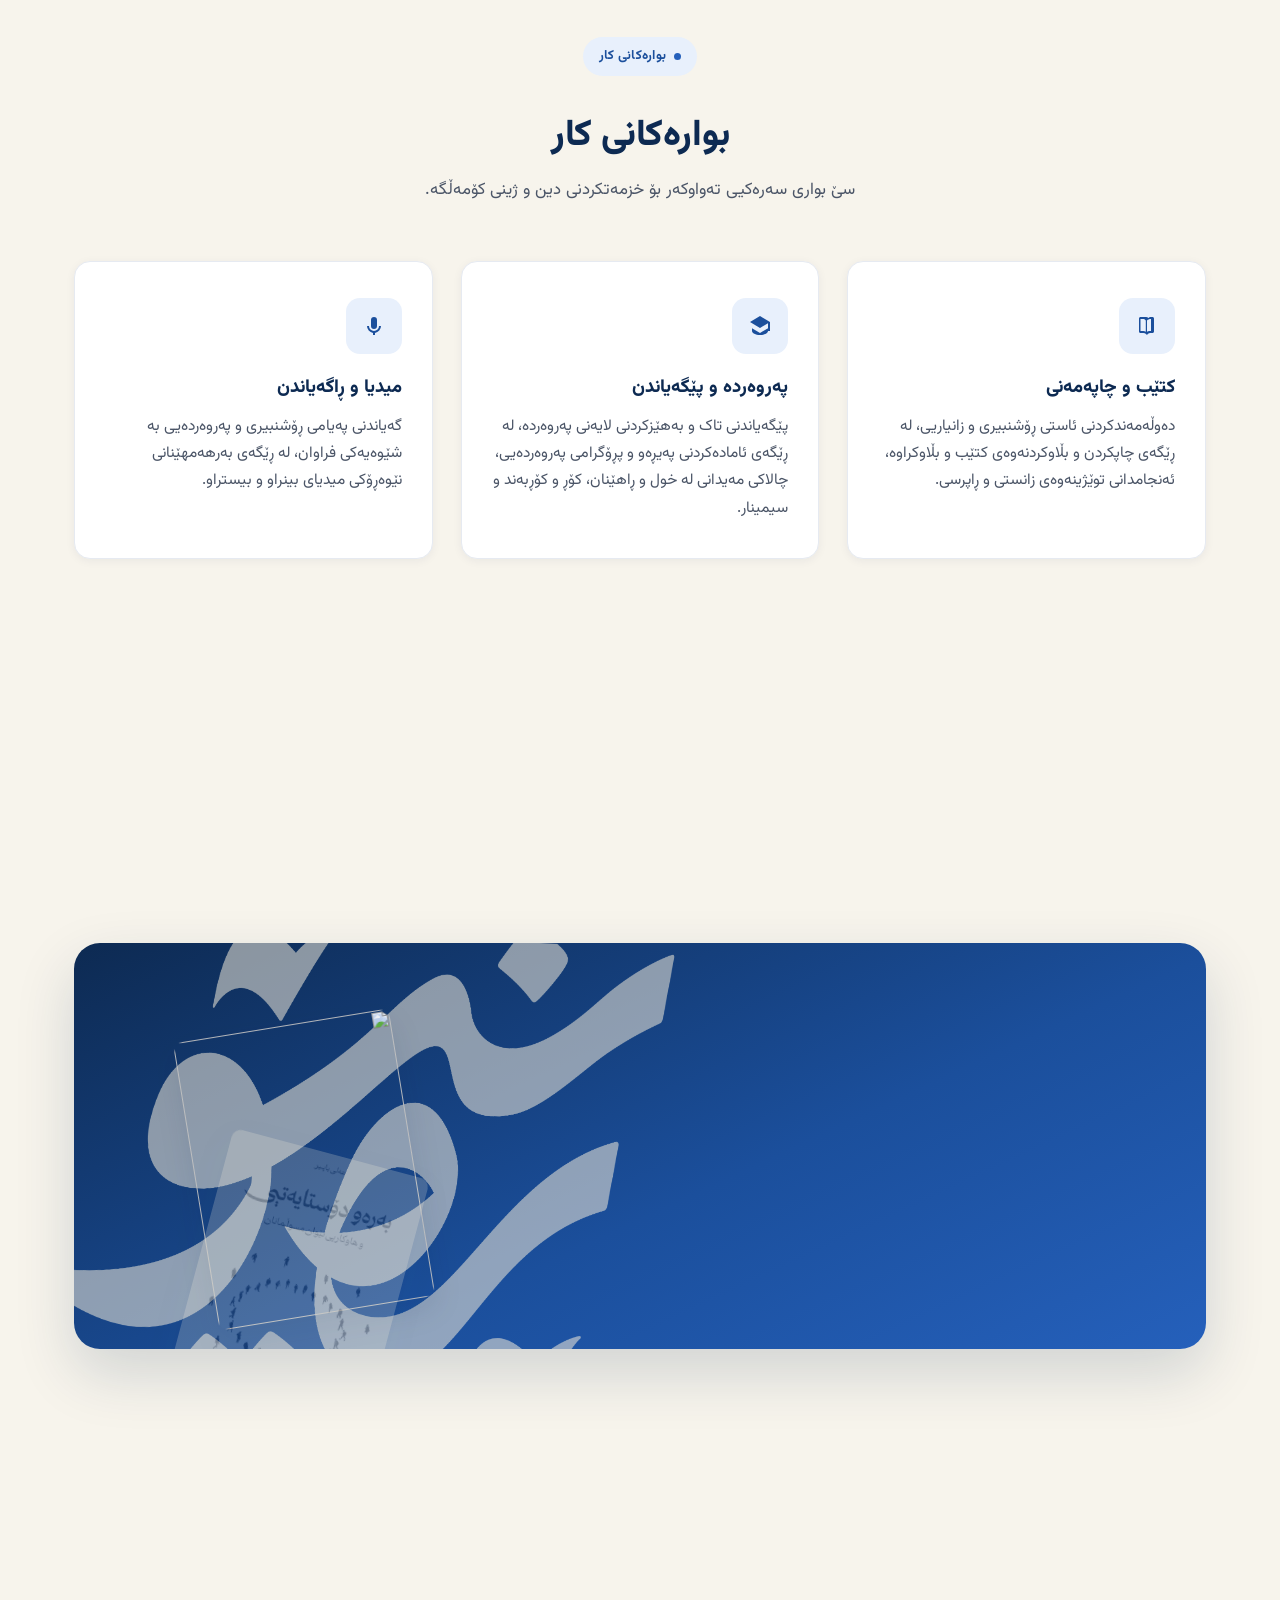
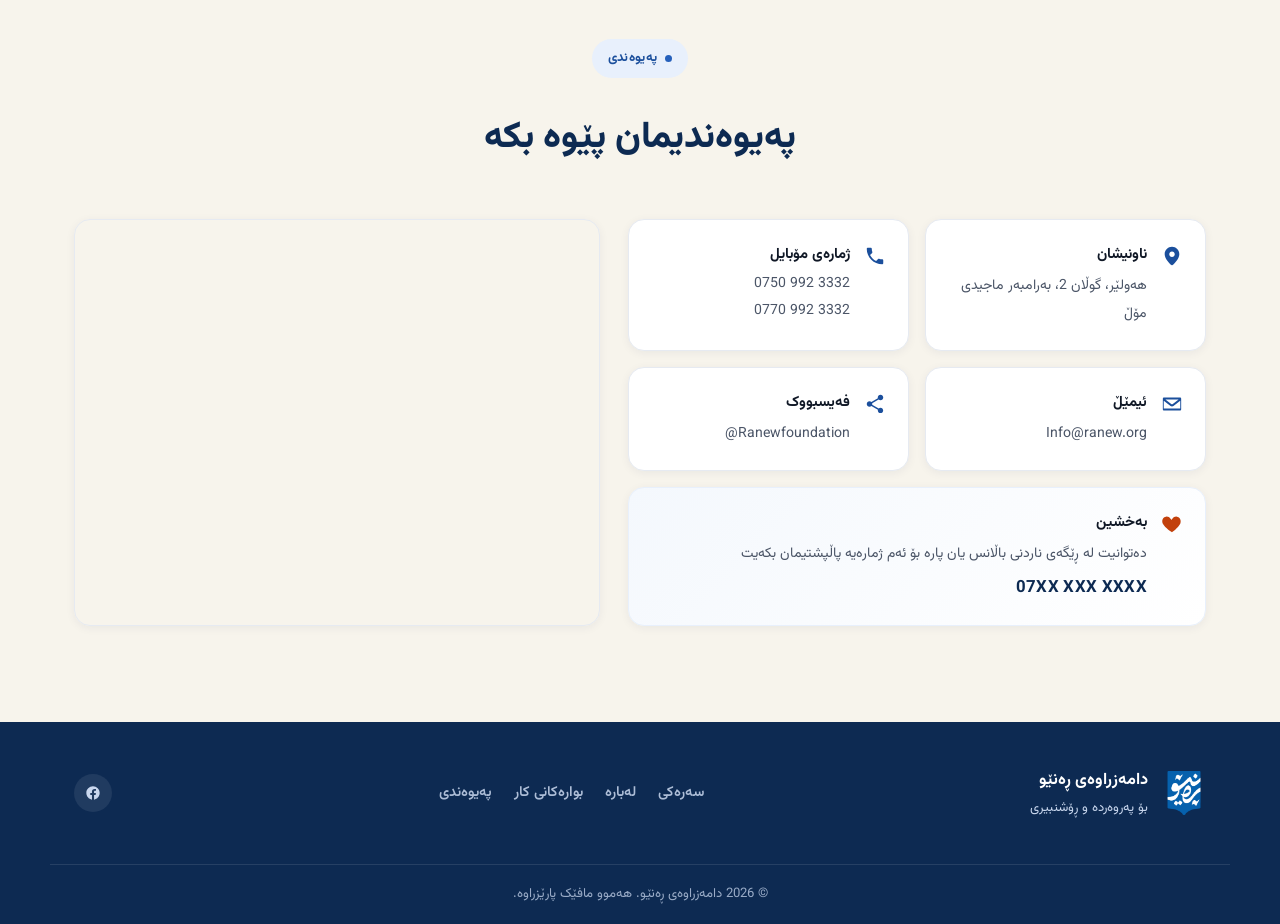
==== commit 84181bd0: "Updated..." ====
--- a/index.html
+++ b/index.html
@@ -151,7 +151,7 @@
       <div class="container oak__grid">
         <div class="oak__content">
           <span class="eyebrow eyebrow--green" data-i18n="oak.eyebrow">وەک داربەڕوویەک</span>
-          <h2 class="section__title" data-i18n="oak.title">لە تۆوێکی بچووکەوە بۆ دارێکی بەهێز</h2>
+          <h2 class="section__title" data-i18n="oak.title">لە تۆوێکی بچووکەوە بۆ درەختێکی بەهێز</h2>
           <p data-i18n="oak.desc">
             پەروەردە وەک چاندنی داربەڕوویەکە؛ بە ئارامی و بەردەوامی گەشە دەکات، ڕەگی قووڵ دادەکوتێت
             و سێبەرێکی فراوان بۆ نەوەکانی داهاتوو دروست دەکات.
@@ -160,7 +160,7 @@
             <span class="oak__stage" data-at="0" data-i18n="oak.stage1">تۆو</span>
             <span class="oak__stage" data-at="0.15" data-i18n="oak.stage2">نەمام</span>
             <span class="oak__stage" data-at="0.5" data-i18n="oak.stage3">لق</span>
-            <span class="oak__stage" data-at="0.8" data-i18n="oak.stage4">دار</span>
+            <span class="oak__stage" data-at="0.8" data-i18n="oak.stage4">درەخت</span>
           </div>
           <div class="oak__progress" aria-hidden="true"><span id="oakBar"></span></div>
         </div>
--- a/assets/css/style.css
+++ b/assets/css/style.css
@@ -435,7 +435,44 @@
 }
 .team-card__avatar--photo{ overflow:hidden; padding:0; }
 .team-card__avatar--photo img{ width:100%; height:100%; object-fit:cover; }
+.team-card__avatar--photo[role="button"]{ cursor:zoom-in; transition:transform .25s var(--ease), box-shadow .25s var(--ease); }
+.team-card__avatar--photo[role="button"]:hover{ transform:scale(1.05); box-shadow:0 8px 22px rgba(13,42,82,.22); }
+.team-card__avatar--photo[role="button"]:focus-visible{ outline:3px solid var(--blue-500); outline-offset:3px; }
 .team-card h3{ font-size:1.1rem; color:var(--blue-900); margin-bottom:8px; }
+
+/* ---------- Team photo viewer (see script.js) ---------- */
+html.photo-viewer-open{ overflow:hidden; }
+.photo-viewer{
+  position:fixed; inset:0; z-index:1100; display:flex; align-items:center; justify-content:center;
+  padding:24px; background:rgba(8,22,44,.86); -webkit-backdrop-filter:blur(6px); backdrop-filter:blur(6px);
+  opacity:0; transition:opacity .25s var(--ease); cursor:zoom-out;
+}
+.photo-viewer[hidden]{ display:none; }
+.photo-viewer.is-open{ opacity:1; }
+.photo-viewer__figure{
+  margin:0; display:flex; flex-direction:column; align-items:center; gap:16px;
+  transform:scale(.92); transition:transform .3s var(--ease);
+}
+.photo-viewer.is-open .photo-viewer__figure{ transform:none; }
+.photo-viewer__img{
+  display:block; width:min(560px, 88vw, calc(100vh - 190px)); width:min(560px, 88vw, calc(100svh - 190px));
+  aspect-ratio:1; object-fit:cover; border-radius:var(--radius-lg); box-shadow:0 30px 80px rgba(0,0,0,.45);
+  background:#1c2433; cursor:default;
+}
+.photo-viewer__caption{ text-align:center; color:#fff; cursor:default; }
+.photo-viewer__caption strong{ display:block; font-size:1.2rem; font-weight:800; }
+.photo-viewer__caption span{ display:block; margin-top:4px; font-size:.95rem; color:rgba(255,255,255,.75); }
+.photo-viewer__close{
+  position:absolute; top:16px; inset-inline-end:16px; width:46px; height:46px; border-radius:50%;
+  border:1px solid rgba(255,255,255,.3); background:rgba(255,255,255,.12); color:#fff;
+  font-size:1.9rem; line-height:1; cursor:pointer; display:flex; align-items:center; justify-content:center;
+  transition:background .2s var(--ease);
+}
+.photo-viewer__close:hover{ background:rgba(255,255,255,.24); }
+.photo-viewer__close:focus-visible{ outline:3px solid #fff; outline-offset:2px; }
+@media (prefers-reduced-motion: reduce){
+  .photo-viewer, .photo-viewer__figure{ transition:none; }
+}
 .team-card p{ font-size:.92rem; color:var(--ink-soft); }
 
 @media (min-width: 981px){
@@ -685,6 +722,7 @@
 .loader video, .loader img{ height:100%; width:calc(100vh * 9 / 16); width:calc(100dvh * 9 / 16); max-width:100%; object-fit:cover;
   -webkit-mask-image:linear-gradient(90deg, transparent, #000 18%, #000 82%, transparent);
           mask-image:linear-gradient(90deg, transparent, #000 18%, #000 82%, transparent); }
+.loader.is-image{ background:#134075; } /* images render the file colour as-is */
 .loader.is-done{ opacity:0; visibility:hidden; pointer-events:none; }
 .loader__skip{ position:absolute; bottom:24px; bottom:calc(24px + env(safe-area-inset-bottom)); inset-inline-start:24px; padding:6px 16px; border-radius:999px; border:1px solid rgba(255,255,255,.5);
   background:rgba(0,0,0,.25); color:#fff; font-size:.9rem; cursor:pointer; }
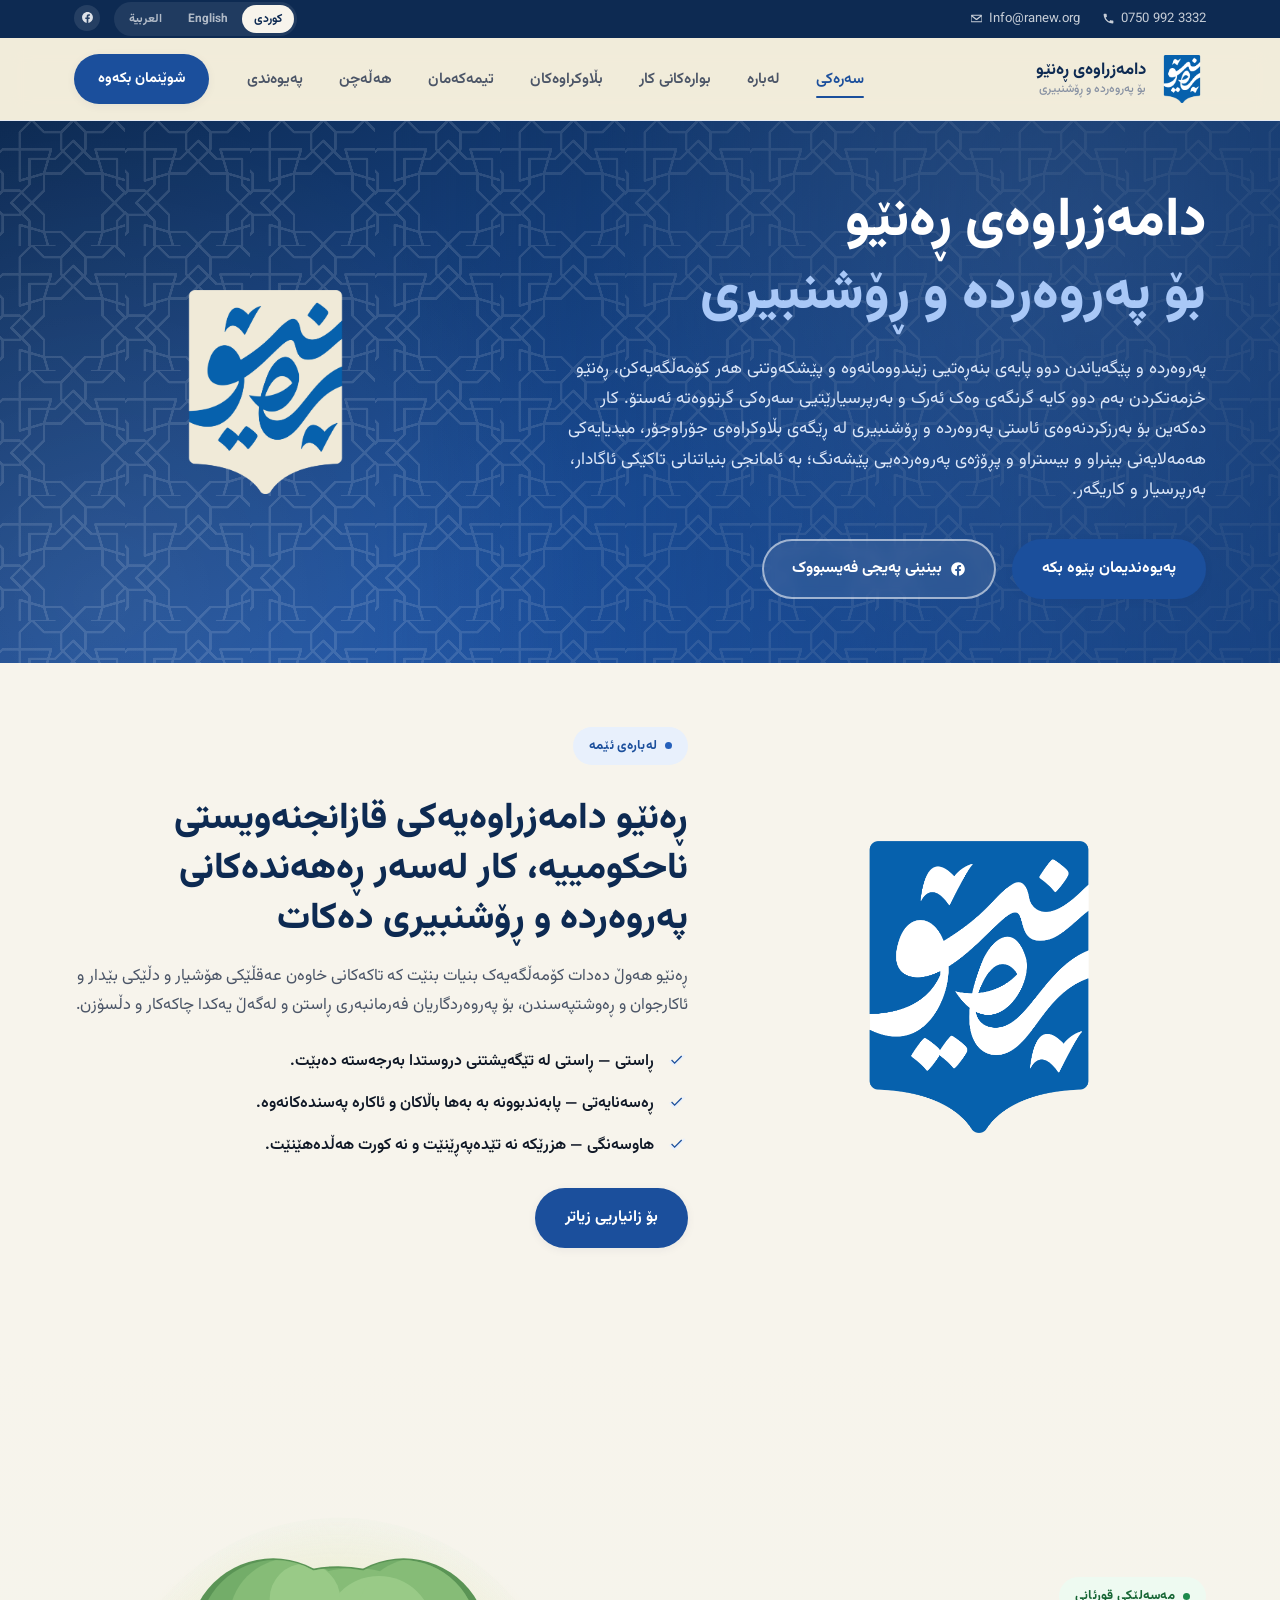
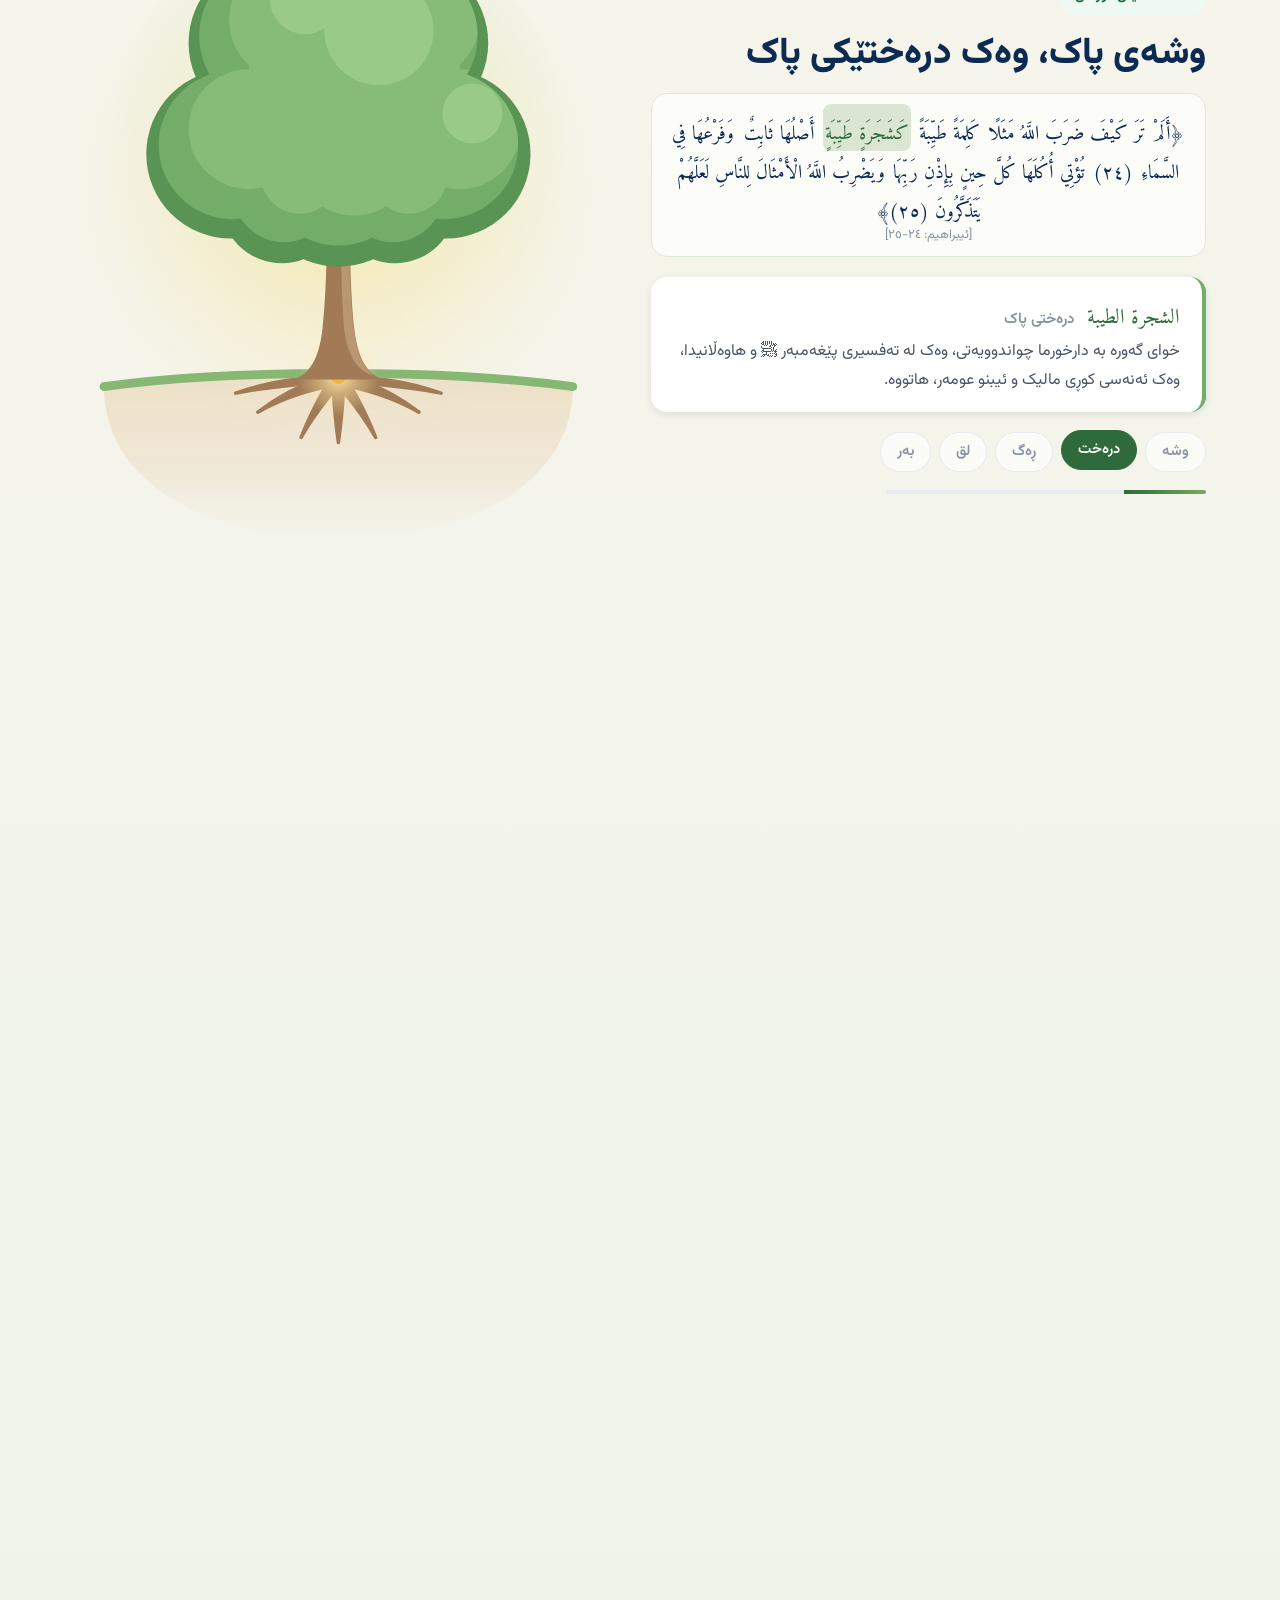
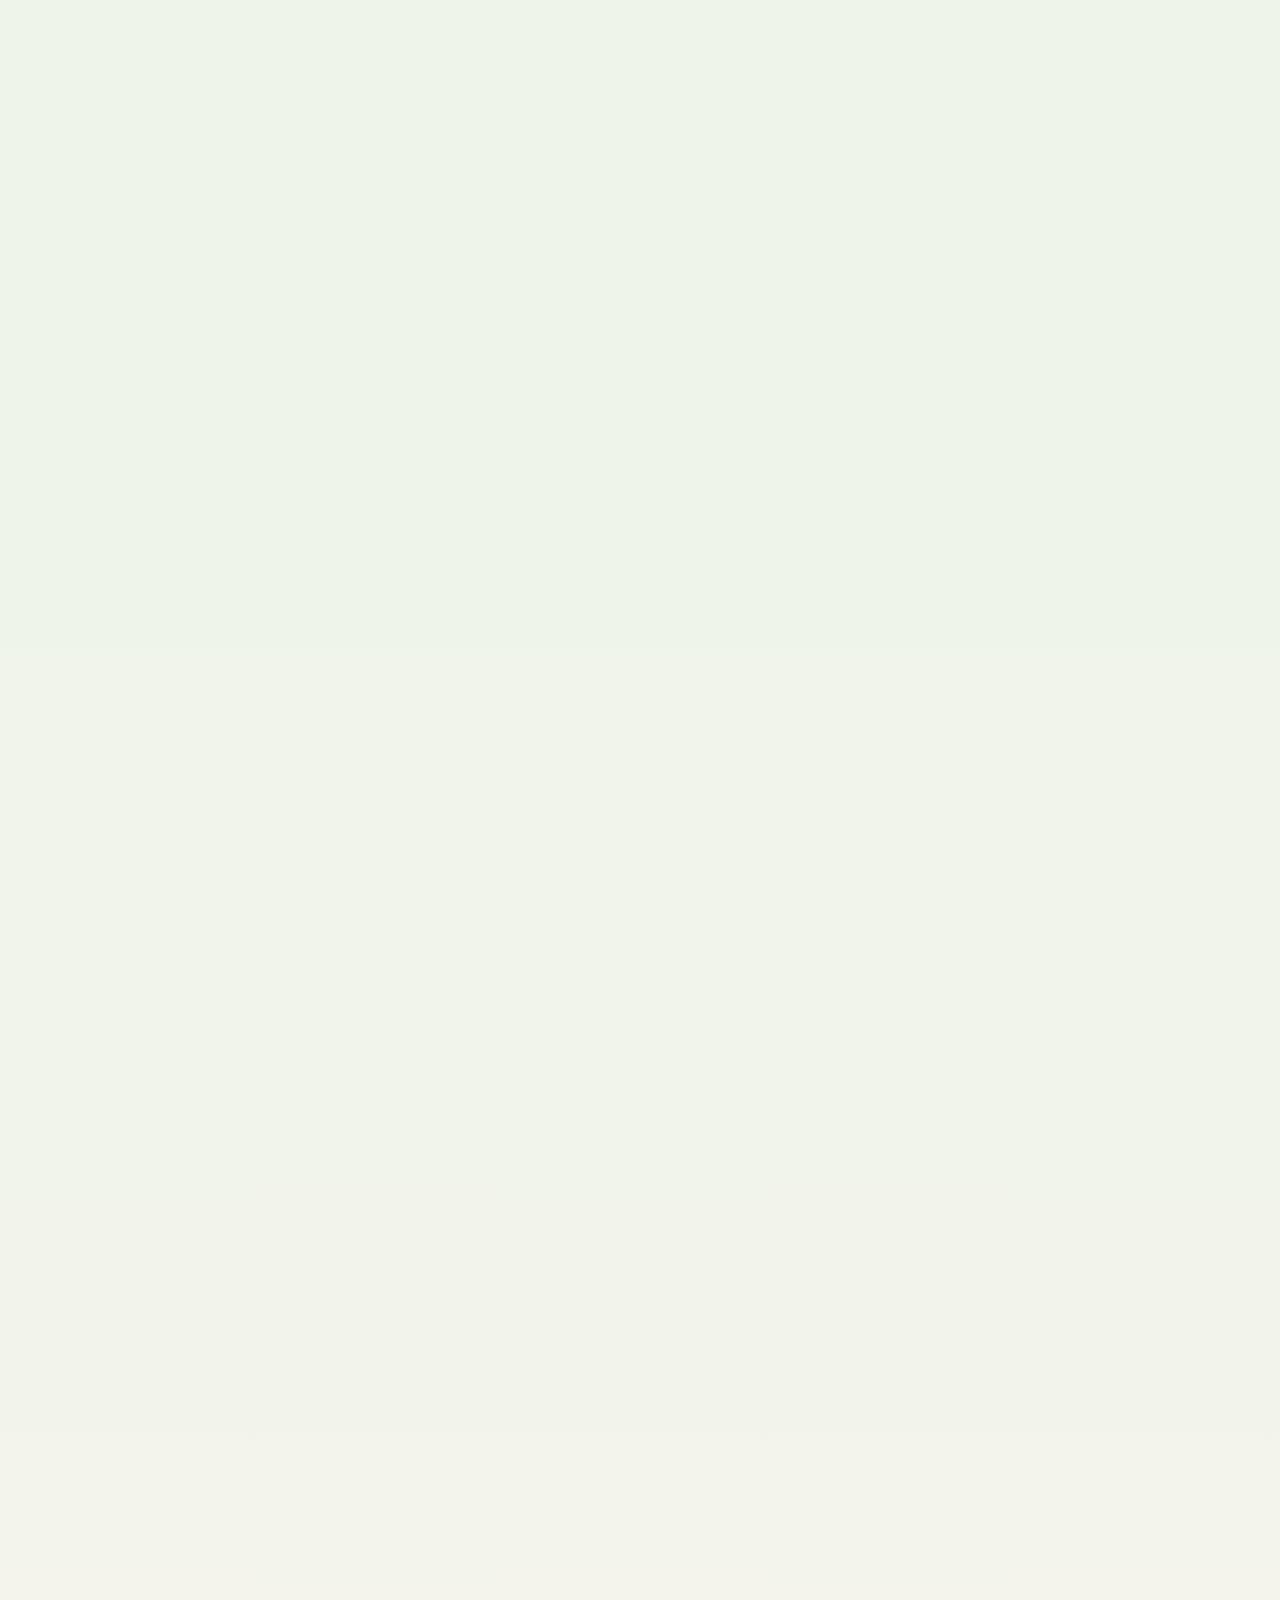
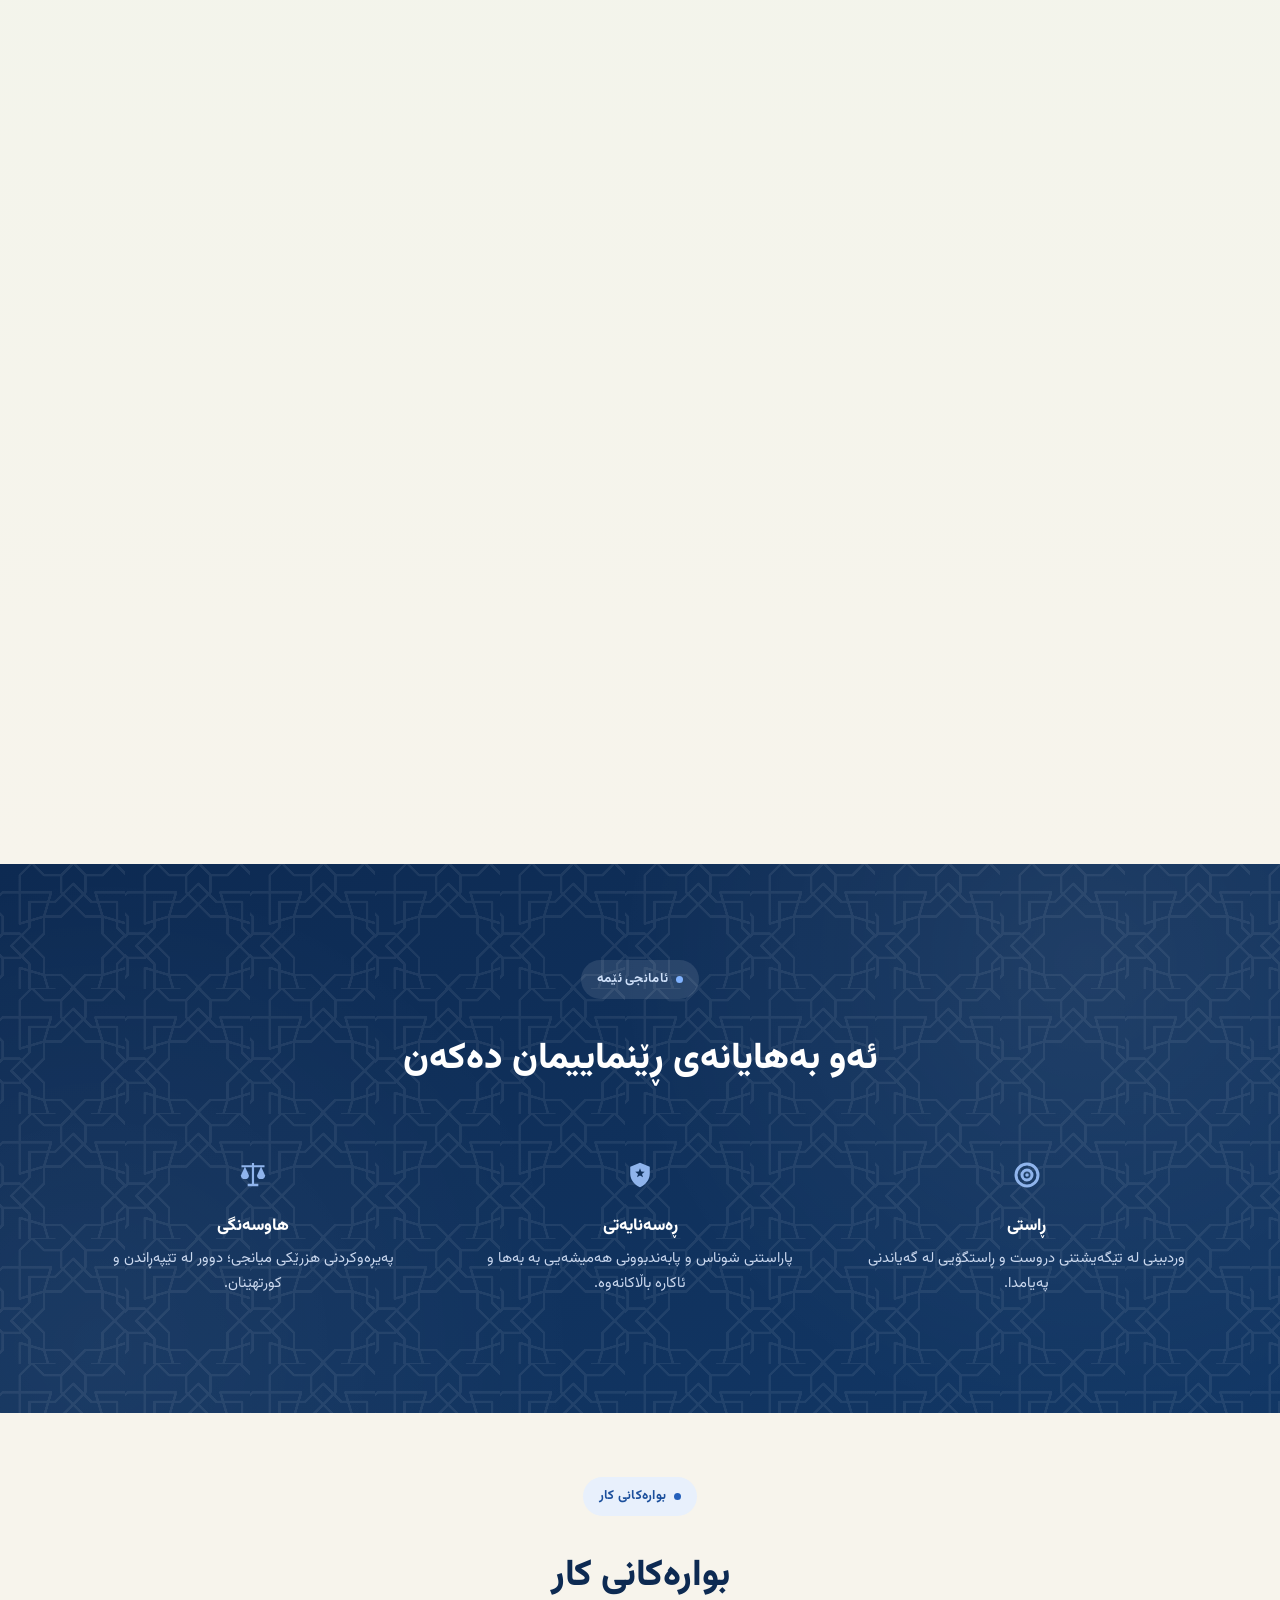
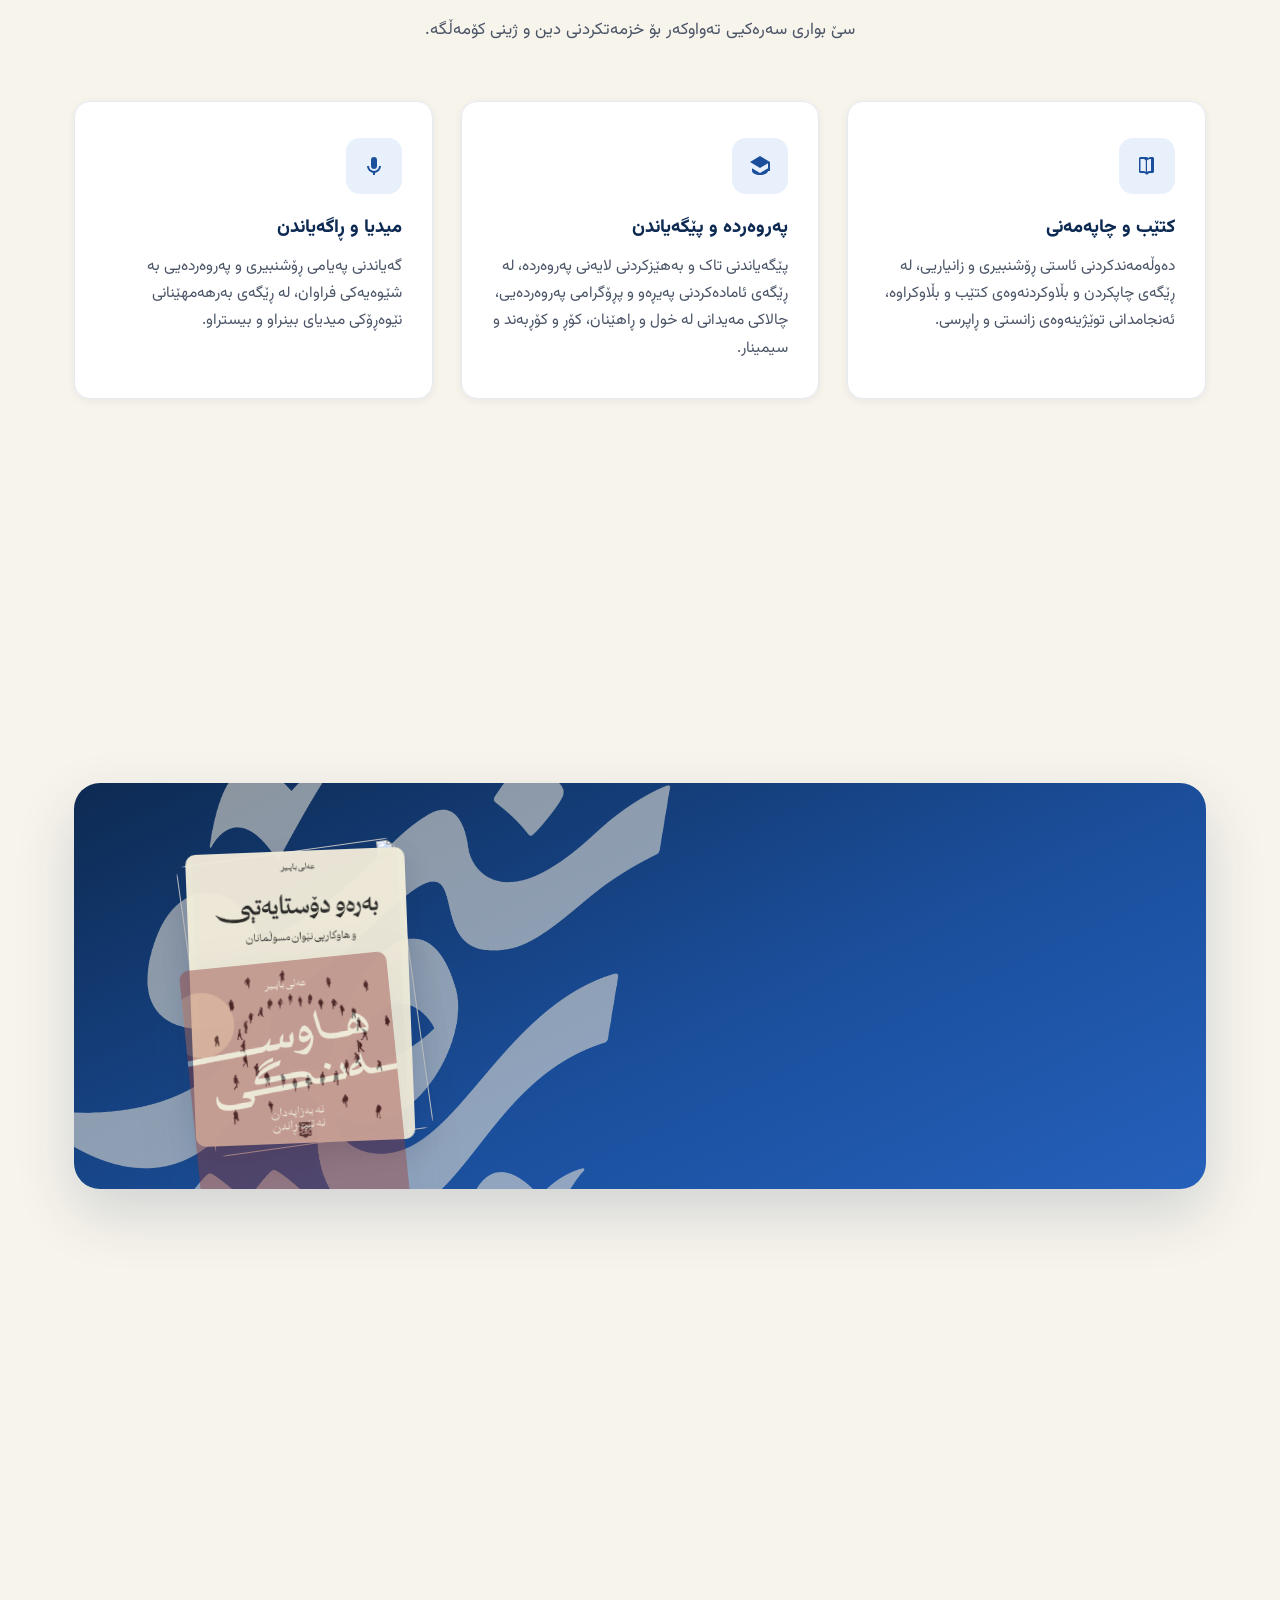
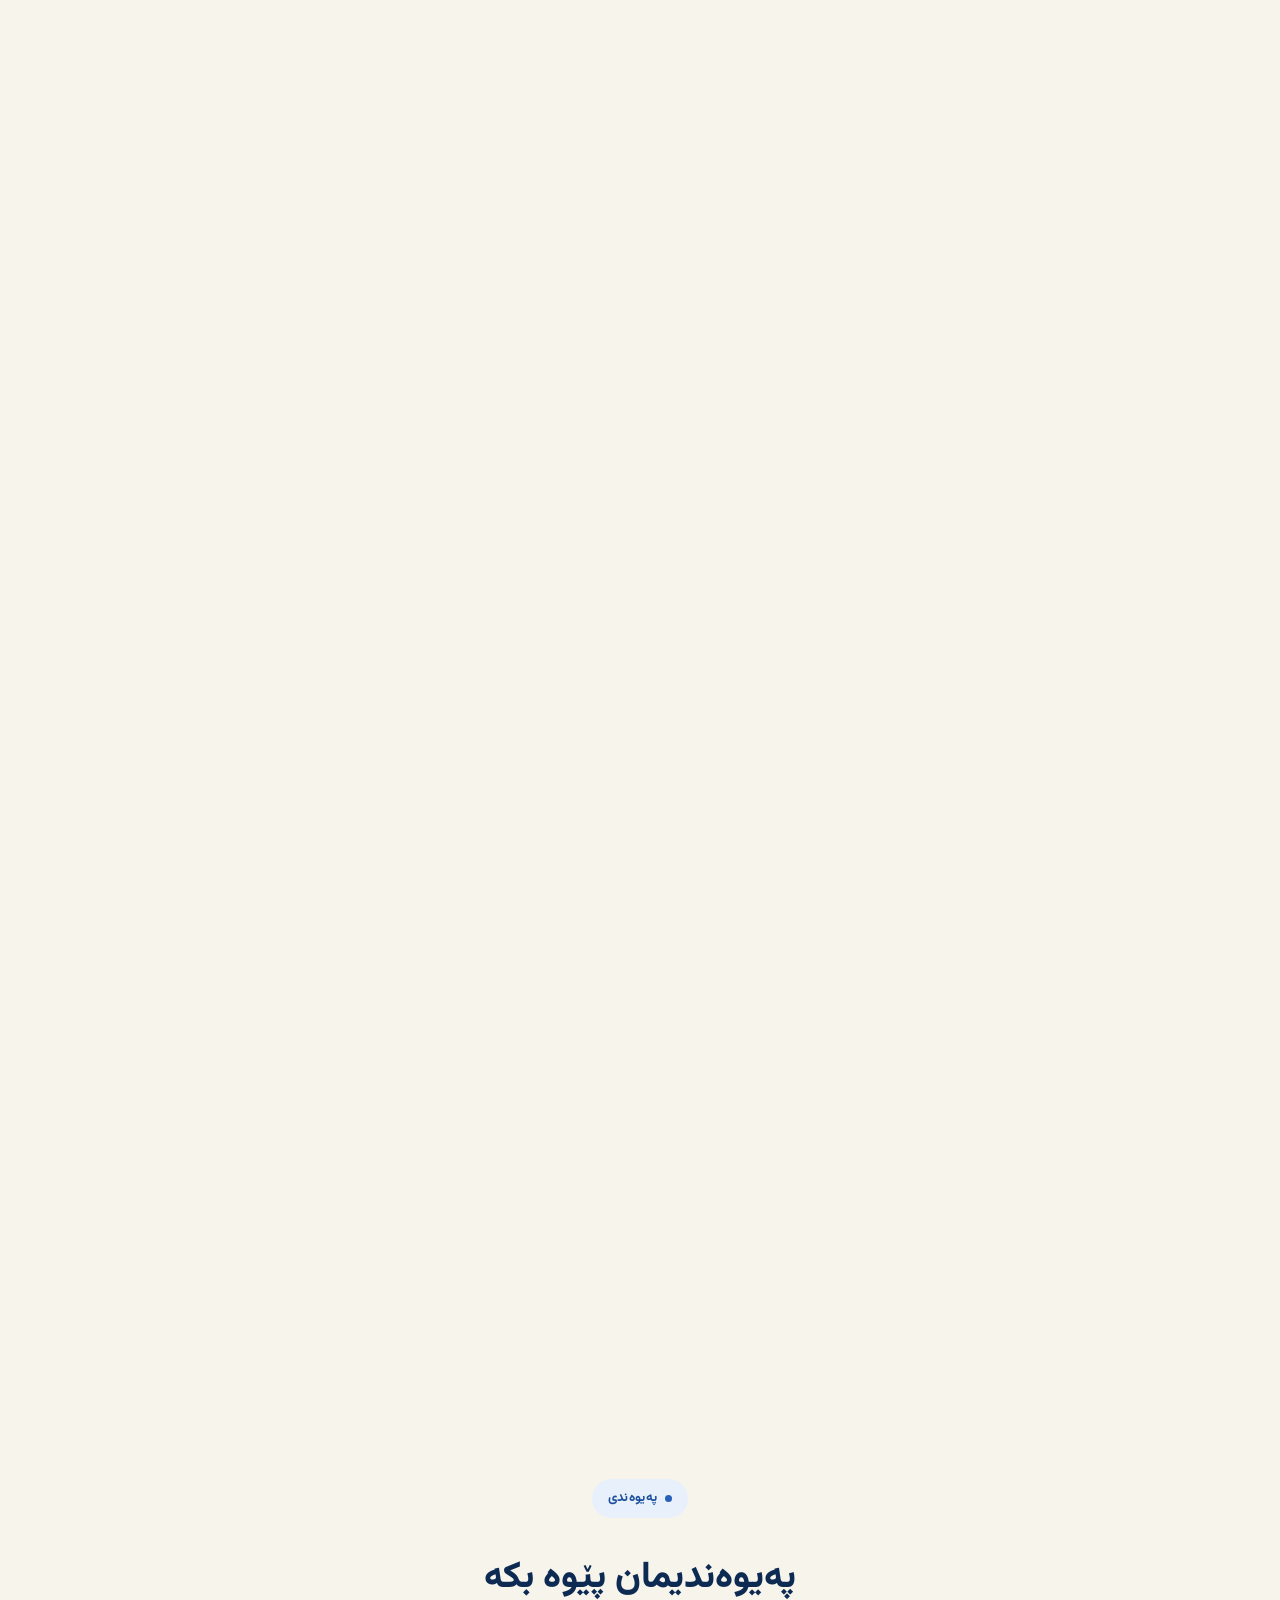
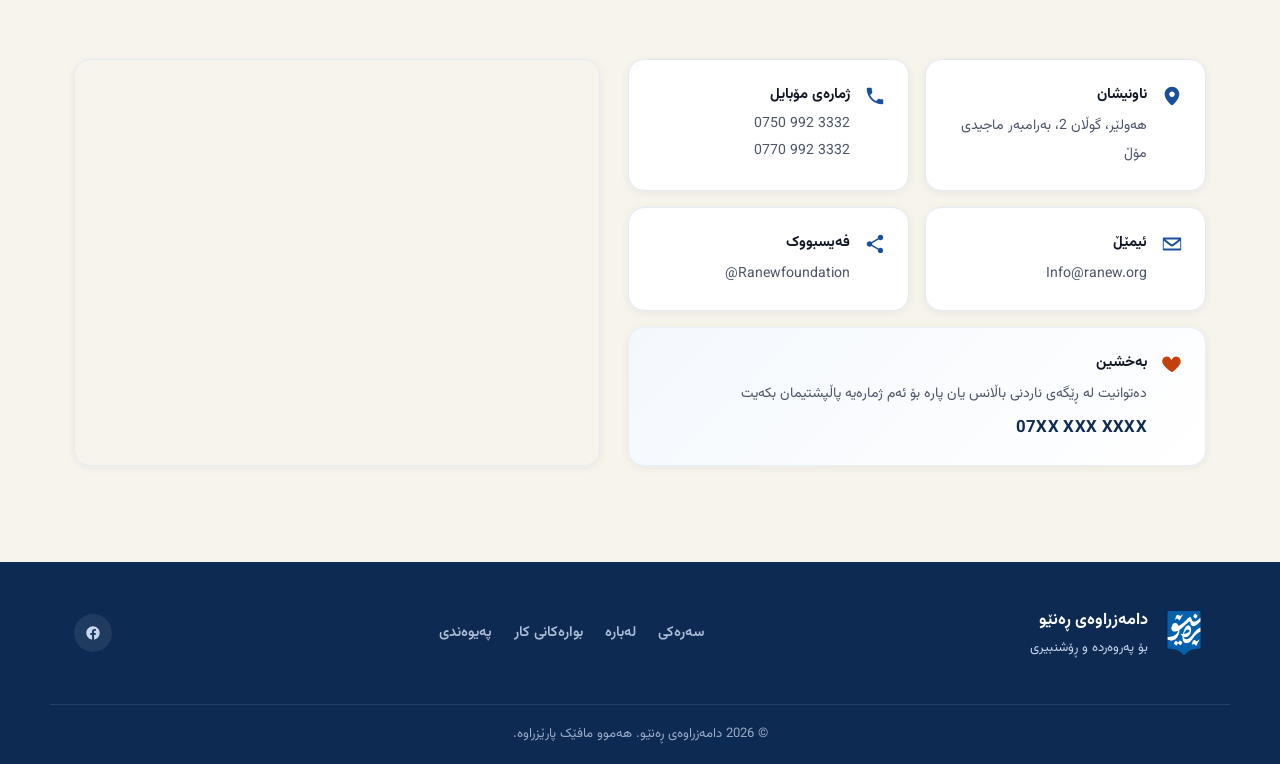
==== commit d2e72651: "Updated..." ====
--- a/index.html
+++ b/index.html
@@ -8,7 +8,7 @@
 <link rel="icon" type="image/png" href="assets/img/logos/ranew_logo_blue (white_in).png">
 <link rel="preconnect" href="https://fonts.googleapis.com">
 <link rel="preconnect" href="https://fonts.gstatic.com" crossorigin>
-<link href="https://fonts.googleapis.com/css2?family=Vazirmatn:wght@400;500;600;700;800;900&display=swap" rel="stylesheet">
+<link href="https://fonts.googleapis.com/css2?family=Amiri+Quran&family=Vazirmatn:wght@400;500;600;700;800;900&display=swap" rel="stylesheet">
 <link rel="stylesheet" href="assets/css/style.css">
 </head>
 <body>
@@ -145,27 +145,167 @@
     </div>
   </section>
 
-  <!-- ===== Oak (scroll-driven growth) ===== -->
-  <section class="oak" id="oak" aria-label="دار بەڕوو">
-    <div class="oak__sticky">
-      <div class="container oak__grid">
-        <div class="oak__content">
-          <span class="eyebrow eyebrow--green" data-i18n="oak.eyebrow">وەک داربەڕوویەک</span>
-          <h2 class="section__title" data-i18n="oak.title">لە تۆوێکی بچووکەوە بۆ درەختێکی بەهێز</h2>
-          <p data-i18n="oak.desc">
-            پەروەردە وەک چاندنی داربەڕوویەکە؛ بە ئارامی و بەردەوامی گەشە دەکات، ڕەگی قووڵ دادەکوتێت
-            و سێبەرێکی فراوان بۆ نەوەکانی داهاتوو دروست دەکات.
-          </p>
-          <div class="oak__stages" aria-hidden="true">
-            <span class="oak__stage" data-at="0" data-i18n="oak.stage1">تۆو</span>
-            <span class="oak__stage" data-at="0.15" data-i18n="oak.stage2">نەمام</span>
-            <span class="oak__stage" data-at="0.5" data-i18n="oak.stage3">لق</span>
-            <span class="oak__stage" data-at="0.8" data-i18n="oak.stage4">درەخت</span>
+  <!-- ===== The good tree (Ibrahim 14:24–25), revealed with scroll — see assets/js/tree.js ===== -->
+  <section class="gtree" id="tree" data-step="1" aria-labelledby="treeTitle">
+    <div class="gtree__sticky">
+      <div class="container gtree__grid">
+        <div class="gtree__content">
+          <span class="eyebrow eyebrow--green" data-i18n="tree.eyebrow">مەسەلێکی قورئانی</span>
+          <h2 class="section__title" id="treeTitle" data-i18n="tree.title">وشەی پاک، وەک درەختێکی پاک</h2>
+          <blockquote class="gtree__verse" lang="ar" dir="rtl">
+            <p>﴿أَلَمْ تَرَ كَيْفَ ضَرَبَ اللَّهُ مَثَلًا <span class="gtree__phrase" data-step="1">كَلِمَةً طَيِّبَةً</span> <span class="gtree__phrase" data-step="2">كَشَجَرَةٍ طَيِّبَةٍ</span> <span class="gtree__phrase" data-step="3">أَصْلُهَا ثَابِتٌ</span> <span class="gtree__phrase" data-step="4">وَفَرْعُهَا فِي السَّمَاءِ</span> (٢٤) <span class="gtree__phrase" data-step="5">تُؤْتِي أُكُلَهَا كُلَّ حِينٍ بِإِذْنِ رَبِّهَا</span> وَيَضْرِبُ اللَّهُ الْأَمْثَالَ لِلنَّاسِ لَعَلَّهُمْ يَتَذَكَّرُونَ (٢٥)﴾</p>
+            <cite data-i18n="tree.ref">[ئیبراهیم: ٢٤-٢٥]</cite>
+          </blockquote>
+
+          <div class="gtree__cards">
+            <article class="gtree__card" data-step="1">
+              <h3><span class="gtree__card-ar" lang="ar">الكلمة الطيبة</span><span class="gtree__card-tr" data-i18n="tree.s1.label">وشەی پاک</span></h3>
+              <p data-i18n="tree.s1.text">بریتییە لە وشەی تەوحید (لا إله إلا الله)، هەروەها مەبەست پێی ئیمانی دروست و کردەوەی چاکیشە.</p>
+            </article>
+            <article class="gtree__card" data-step="2">
+              <h3><span class="gtree__card-ar" lang="ar">الشجرة الطيبة</span><span class="gtree__card-tr" data-i18n="tree.s2.label">درەختی پاک</span></h3>
+              <p data-i18n="tree.s2.text">خوای گەورە بە دارخورما چواندوویەتی، وەک لە تەفسیری پێغەمبەر ﷺ و هاوەڵانیدا، وەک ئەنەسی کوڕی مالیک و ئیبنو عومەر، هاتووە.</p>
+            </article>
+            <article class="gtree__card" data-step="3">
+              <h3><span class="gtree__card-ar" lang="ar">أصلها ثابت</span><span class="gtree__card-tr" data-i18n="tree.s3.label">ڕەگەکەی چەسپاوە</span></h3>
+              <p data-i18n="tree.s3.text">واتە ئیمان لە ڕووی زانین و باوەڕەوە لە دڵی ئیمانداردا ڕەگی داکوتاوە و چەسپاو و جێگیرە.</p>
+            </article>
+            <article class="gtree__card" data-step="4">
+              <h3><span class="gtree__card-ar" lang="ar">فرعها في السماء</span><span class="gtree__card-tr" data-i18n="tree.s4.label">لقەکەی لە ئاسماندایە</span></h3>
+              <p data-i18n="tree.s4.text">واتە کردەوە چاکەکان و گوتە پاکەکان هەمیشە بەرز دەبنەوە و بەرەو لای خوا سەردەکەون.</p>
+            </article>
+            <article class="gtree__card" data-step="5">
+              <h3><span class="gtree__card-ar" lang="ar">تؤتي أكلها كل حين بإذن ربها</span><span class="gtree__card-tr" data-i18n="tree.s5.label">هەموو کاتێک بەرهەم دەدات</span></h3>
+              <p data-i18n="tree.s5.text">واتە ئەم درەختە (ئیمان) لە هەموو کات و ساتێکدا بەر و سوودی خۆی دەدات، خاوەنەکەی و کەسانی دیکەش بەردەوام سوودی لێ دەبینن.</p>
+            </article>
           </div>
-          <div class="oak__progress" aria-hidden="true"><span id="oakBar"></span></div>
-        </div>
-        <div class="oak__canvas-wrap">
-          <canvas class="oak__canvas" id="oakCanvas" role="img" data-i18n-attr="aria-label:oak.canvasAlt" aria-label="داربەڕوویەک کە لەگەڵ سکرۆڵکردن گەشە دەکات"></canvas>
+
+          <div class="gtree__steps">
+            <button type="button" class="gtree__step" data-step="1" data-i18n="tree.s1.short">وشە</button>
+            <button type="button" class="gtree__step" data-step="2" data-i18n="tree.s2.short">درەخت</button>
+            <button type="button" class="gtree__step" data-step="3" data-i18n="tree.s3.short">ڕەگ</button>
+            <button type="button" class="gtree__step" data-step="4" data-i18n="tree.s4.short">لق</button>
+            <button type="button" class="gtree__step" data-step="5" data-i18n="tree.s5.short">بەر</button>
+          </div>
+          <div class="gtree__progress" aria-hidden="true"><span id="treeBar"></span></div>
+        </div>
+
+        <div class="gtree__art">
+          <svg class="gtree__svg" viewBox="0 0 600 720" role="img" data-i18n-attr="aria-label:tree.artAlt" aria-label="درەختێکی بەرهەمدار کە لەگەڵ سکڕۆڵکردندا ڕەگ و قەد و لق و بەرەکەی ڕوون دەبنەوە">
+            <defs>
+              <radialGradient id="gtSky" cx="50%" cy="45%" r="50%">
+                <stop offset="0" stop-color="#ffffff" stop-opacity=".95"/>
+                <stop offset=".6" stop-color="#e6efdf" stop-opacity=".7"/>
+                <stop offset="1" stop-color="#e6efdf" stop-opacity="0"/>
+              </radialGradient>
+              <radialGradient id="gtSkyDay" cx="50%" cy="40%" r="50%">
+                <stop offset="0" stop-color="#f3f8ff"/>
+                <stop offset=".55" stop-color="#d4e5f7" stop-opacity=".85"/>
+                <stop offset="1" stop-color="#d4e5f7" stop-opacity="0"/>
+              </radialGradient>
+              <radialGradient id="gtGlow" cx="50%" cy="50%" r="50%">
+                <stop offset="0" stop-color="#ffe7a3" stop-opacity=".95"/>
+                <stop offset=".45" stop-color="#ffe7a3" stop-opacity=".45"/>
+                <stop offset="1" stop-color="#ffe7a3" stop-opacity="0"/>
+              </radialGradient>
+              <linearGradient id="gtSoil" x1="0" y1="0" x2="0" y2="1">
+                <stop offset="0" stop-color="#ecdfc6"/>
+                <stop offset=".6" stop-color="#efe5d2" stop-opacity=".8"/>
+                <stop offset="1" stop-color="#f3ecdf" stop-opacity="0"/>
+              </linearGradient>
+              <!-- the canopy's outline: its lit side is clipped to it -->
+              <clipPath id="gtCanopyClip">
+                <circle cx="300" cy="195" r="138"/><circle cx="180" cy="258" r="84"/><circle cx="420" cy="258" r="84"/>
+                <circle cx="228" cy="134" r="86"/><circle cx="372" cy="134" r="86"/><circle cx="300" cy="288" r="84"/>
+                <circle cx="238" cy="310" r="58"/><circle cx="362" cy="310" r="58"/>
+              </clipPath>
+              <!-- roots: smooth tapered shapes, no little rootlets -->
+              <g id="gtRootShapes">
+                <path d="M290 520 C289 560 293 600 300 652 C307 600 311 560 310 520 Z"/>
+                <path d="M286 522 C268 552 246 590 226 642 C252 596 280 562 300 538 Z"/>
+                <path d="M314 522 C332 552 354 590 374 642 C348 596 320 562 300 538 Z"/>
+                <path d="M282 522 C246 532 196 548 140 592 C196 560 246 548 296 536 Z"/>
+                <path d="M318 522 C354 532 404 548 460 592 C404 560 354 548 304 536 Z"/>
+                <path d="M280 521 C230 524 170 528 96 554 C168 540 232 536 292 530 Z"/>
+                <path d="M320 521 C370 524 430 528 504 554 C432 540 368 536 308 530 Z"/>
+              </g>
+            </defs>
+
+            <circle class="gt-sky" cx="300" cy="262" r="262" fill="url(#gtSky)"/>
+            <circle class="gt-sky-day" cx="300" cy="250" r="250" fill="url(#gtSkyDay)"/>
+            <circle class="gt-halo" cx="300" cy="300" r="296" fill="url(#gtGlow)"/>
+
+            <!-- step 4: good words and deeds rising to the sky -->
+            <g class="gt-rise" fill="#ffd36b">
+              <circle class="gt-mote" cx="236" cy="120" r="5" style="--d:0s"/>
+              <circle class="gt-mote" cx="300" cy="96" r="6" style="--d:.7s"/>
+              <circle class="gt-mote" cx="364" cy="122" r="5" style="--d:1.4s"/>
+              <circle class="gt-mote" cx="190" cy="176" r="4.5" style="--d:2.1s"/>
+              <circle class="gt-mote" cx="410" cy="174" r="4.5" style="--d:.35s"/>
+              <circle class="gt-mote" cx="268" cy="150" r="4" style="--d:1.05s"/>
+              <circle class="gt-mote" cx="334" cy="148" r="4" style="--d:2.45s"/>
+              <circle class="gt-mote" cx="140" cy="236" r="4" style="--d:1.75s"/>
+              <circle class="gt-mote" cx="460" cy="232" r="4" style="--d:2.8s"/>
+            </g>
+
+            <!-- ground, cut away so the roots show -->
+            <path class="gt-soil" d="M34 532 C180 512 420 512 566 532 C566 640 452 704 300 704 C148 704 34 640 34 532 Z" fill="url(#gtSoil)"/>
+            <g class="gt-roots">
+              <use class="gt-roots-glow" href="#gtRootShapes"/>
+              <use class="gt-roots-body" href="#gtRootShapes"/>
+            </g>
+            <path class="gt-grass" d="M34 532 C180 512 420 512 566 532" fill="none" stroke="#86b874" stroke-width="10" stroke-linecap="round"/>
+
+            <!-- step 1: the word, planted -->
+            <g class="gt-seed">
+              <circle cx="300" cy="520" r="46" fill="url(#gtGlow)"/>
+              <circle class="gt-seed-core" cx="300" cy="520" r="9" fill="#f1b63c"/>
+            </g>
+
+            <g class="gt-trunk">
+              <path d="M248 524 C268 518 278 500 282 466 C286 430 287 380 288 330 L312 330 C313 380 314 430 318 466 C322 500 332 518 352 524 Z" fill="#a27b56"/>
+              <path d="M302 340 L311 340 C312 390 314 440 318 470 C321 495 328 510 340 519 C323 515 312 500 307 470 C304 440 303 390 302 340 Z" fill="#bb9673"/>
+            </g>
+
+            <g class="gt-canopy">
+              <g class="gt-sway">
+                <g fill="#5a9455">
+                  <circle cx="300" cy="205" r="150"/><circle cx="178" cy="268" r="96"/><circle cx="422" cy="268" r="96"/>
+                  <circle cx="226" cy="142" r="96"/><circle cx="374" cy="142" r="96"/><circle cx="300" cy="300" r="96"/>
+                  <circle cx="236" cy="322" r="70"/><circle cx="364" cy="322" r="70"/>
+                </g>
+                <g fill="#73ad69">
+                  <circle cx="300" cy="195" r="138"/><circle cx="180" cy="258" r="84"/><circle cx="420" cy="258" r="84"/>
+                  <circle cx="228" cy="134" r="86"/><circle cx="372" cy="134" r="86"/><circle cx="300" cy="288" r="84"/>
+                  <circle cx="238" cy="310" r="58"/><circle cx="362" cy="310" r="58"/>
+                </g>
+                <g fill="#86bc77" clip-path="url(#gtCanopyClip)">
+                  <circle cx="318" cy="177" r="120"/><circle cx="198" cy="240" r="68"/><circle cx="438" cy="240" r="68"/>
+                  <circle cx="246" cy="116" r="70"/><circle cx="390" cy="116" r="70"/><circle cx="318" cy="270" r="68"/>
+                  <circle cx="256" cy="292" r="44"/><circle cx="380" cy="292" r="44"/>
+                </g>
+                <g fill="#9fcf8d" clip-path="url(#gtCanopyClip)" opacity=".75">
+                  <circle cx="346" cy="128" r="62"/><circle cx="262" cy="92" r="40"/><circle cx="452" cy="222" r="34"/>
+                </g>
+
+                <!-- step 5: fruit, at every season -->
+                <g class="gt-fruits">
+                  <g transform="translate(214 176)"><g class="gt-fruit" style="--i:0"><circle r="14"/><circle class="gt-fruit-hl" cx="-5" cy="-5" r="4.5"/><path class="gt-leaf" d="M1 -13 C5 -21 13 -22 17 -19 C13 -13 7 -11 1 -13 Z"/></g></g>
+                  <g transform="translate(300 96)"><g class="gt-fruit" style="--i:1"><circle r="14"/><circle class="gt-fruit-hl" cx="-5" cy="-5" r="4.5"/><path class="gt-leaf" d="M1 -13 C5 -21 13 -22 17 -19 C13 -13 7 -11 1 -13 Z"/></g></g>
+                  <g transform="translate(386 178)"><g class="gt-fruit" style="--i:2"><circle r="14"/><circle class="gt-fruit-hl" cx="-5" cy="-5" r="4.5"/><path class="gt-leaf" d="M1 -13 C5 -21 13 -22 17 -19 C13 -13 7 -11 1 -13 Z"/></g></g>
+                  <g transform="translate(150 276)"><g class="gt-fruit" style="--i:3"><circle r="14"/><circle class="gt-fruit-hl" cx="-5" cy="-5" r="4.5"/><path class="gt-leaf" d="M1 -13 C5 -21 13 -22 17 -19 C13 -13 7 -11 1 -13 Z"/></g></g>
+                  <g transform="translate(256 236)"><g class="gt-fruit" style="--i:4"><circle r="14"/><circle class="gt-fruit-hl" cx="-5" cy="-5" r="4.5"/><path class="gt-leaf" d="M1 -13 C5 -21 13 -22 17 -19 C13 -13 7 -11 1 -13 Z"/></g></g>
+                  <g transform="translate(346 226)"><g class="gt-fruit" style="--i:5"><circle r="14"/><circle class="gt-fruit-hl" cx="-5" cy="-5" r="4.5"/><path class="gt-leaf" d="M1 -13 C5 -21 13 -22 17 -19 C13 -13 7 -11 1 -13 Z"/></g></g>
+                  <g transform="translate(452 282)"><g class="gt-fruit" style="--i:6"><circle r="14"/><circle class="gt-fruit-hl" cx="-5" cy="-5" r="4.5"/><path class="gt-leaf" d="M1 -13 C5 -21 13 -22 17 -19 C13 -13 7 -11 1 -13 Z"/></g></g>
+                  <g transform="translate(300 318)"><g class="gt-fruit" style="--i:7"><circle r="14"/><circle class="gt-fruit-hl" cx="-5" cy="-5" r="4.5"/><path class="gt-leaf" d="M1 -13 C5 -21 13 -22 17 -19 C13 -13 7 -11 1 -13 Z"/></g></g>
+                  <g transform="translate(212 334)"><g class="gt-fruit" style="--i:8"><circle r="14"/><circle class="gt-fruit-hl" cx="-5" cy="-5" r="4.5"/><path class="gt-leaf" d="M1 -13 C5 -21 13 -22 17 -19 C13 -13 7 -11 1 -13 Z"/></g></g>
+                  <g transform="translate(392 336)"><g class="gt-fruit" style="--i:9"><circle r="14"/><circle class="gt-fruit-hl" cx="-5" cy="-5" r="4.5"/><path class="gt-leaf" d="M1 -13 C5 -21 13 -22 17 -19 C13 -13 7 -11 1 -13 Z"/></g></g>
+                  <g transform="translate(166 196)"><g class="gt-fruit" style="--i:10"><circle r="14"/><circle class="gt-fruit-hl" cx="-5" cy="-5" r="4.5"/><path class="gt-leaf" d="M1 -13 C5 -21 13 -22 17 -19 C13 -13 7 -11 1 -13 Z"/></g></g>
+                  <g transform="translate(434 196)"><g class="gt-fruit" style="--i:11"><circle r="14"/><circle class="gt-fruit-hl" cx="-5" cy="-5" r="4.5"/><path class="gt-leaf" d="M1 -13 C5 -21 13 -22 17 -19 C13 -13 7 -11 1 -13 Z"/></g></g>
+                </g>
+              </g>
+            </g>
+          </svg>
         </div>
       </div>
     </div>
@@ -350,6 +490,6 @@
 
 <script src="assets/js/script.js"></script>
 <script src="assets/js/i18n.js"></script>
-<script src="assets/js/oak.js"></script>
+<script src="assets/js/tree.js"></script>
 </body>
 </html>
--- a/assets/css/style.css
+++ b/assets/css/style.css
@@ -387,6 +387,18 @@
 .book-row__body{ flex:1 1 auto; padding-block:26px; padding-inline:42px; }
 .book-row h3{ font-size:1.4rem; color:var(--blue-900); margin-bottom:10px; }
 .book-row p{ font-size:1.05rem; color:var(--ink-soft); }
+.book-row__meta{ display:flex; flex-wrap:wrap; align-items:center; gap:8px 12px; margin-bottom:12px; }
+.book-row__meta .book-card__category{ margin-bottom:0; }
+.book-row__year{ font-size:.82rem; font-weight:600; color:var(--ink-faint); }
+.book-row__year bdi{ color:var(--blue-900); }
+
+/* newest / oldest switch above the book list */
+.book-sort{ display:flex; flex-wrap:wrap; align-items:center; gap:8px; margin:-12px 0 28px; }
+.book-sort__label{ font-size:.92rem; font-weight:600; color:var(--ink-soft); margin-inline-end:4px; }
+.book-sort__btn{ font:inherit; font-size:.92rem; font-weight:600; cursor:pointer; padding:7px 18px; border-radius:999px;
+  color:var(--blue-700); background:#fff; border:1px solid var(--line); transition:all .25s var(--ease); }
+.book-sort__btn:hover{ border-color:var(--blue-500); }
+.book-sort__btn.is-active{ color:#fff; background:var(--blue-700); border-color:var(--blue-700); }
 
 /* ---------- Image zoom (magnifier) ---------- */
 .zoom-lens{
@@ -762,3 +774,87 @@
 @media (max-width: 860px) and (max-height: 560px){
   .oak__content p{ display:none; }
 }
+
+/* ---------- The good tree, Ibrahim 14:24–25 (see assets/js/tree.js) ----------
+   A flat, soft tree. tree.js grows it out of the "word" during the first step,
+   then sets data-step (1–5) on the section; each step lights up one part. */
+.gtree{ position:relative; height:480vh; background:linear-gradient(180deg, var(--cream) 0%, #eef4ea 50%, var(--cream) 100%); }
+.gtree__sticky{ position:-webkit-sticky; position:sticky; top:0; height:100vh; height:100svh; padding-top:83px; overflow:hidden; display:flex; align-items:center; }
+.gtree__grid{ display:grid; grid-template-columns:1.05fr 1fr; gap:48px; align-items:center; width:100%; }
+.gtree__content .section__title{ margin-bottom:14px; }
+.gtree__verse{ margin:0 0 20px; padding:14px 20px 10px; border-radius:var(--radius-md); background:rgba(255,255,255,.7); border:1px solid #dde7d5;
+  font-family:'Amiri Quran', 'Amiri', serif; font-size:1.22rem; line-height:2; color:var(--blue-900); text-align:center; }
+.gtree__verse p{ margin:0; }
+.gtree__verse cite{ display:block; font-family:'Vazirmatn', sans-serif; font-style:normal; font-size:.8rem; line-height:1.6; color:var(--ink-faint); }
+.gtree__phrase{ border-radius:8px; padding:0 2px; transition:background-color .45s var(--ease), color .45s var(--ease); }
+.gtree__phrase.is-active{ background:rgba(122,168,96,.26); color:#2f6b3a; }
+.gtree__cards{ display:grid; }
+.gtree__card{ grid-area:1/1; background:#fff; border-radius:var(--radius-md); box-shadow:var(--shadow-sm); border-inline-start:4px solid #73ad69; padding:16px 22px;
+  opacity:0; visibility:hidden; transform:translateY(14px); transition:opacity .5s var(--ease), transform .5s var(--ease), visibility 0s linear .5s; }
+.gtree__card.is-active{ opacity:1; visibility:visible; transform:none; transition:opacity .5s var(--ease), transform .5s var(--ease), visibility 0s; }
+.gtree__card h3{ display:flex; flex-wrap:wrap; align-items:baseline; gap:0 12px; margin:0 0 4px; line-height:1.7; color:#2f6b3a; }
+.gtree__card-ar{ font-family:'Amiri Quran', 'Amiri', serif; font-size:1.3rem; font-weight:400; }
+.gtree__card-tr{ font-size:.95rem; font-weight:600; color:var(--ink-faint); }
+.gtree__card-tr:empty{ display:none; }
+.gtree__card p{ margin:0; color:var(--ink-soft); font-size:1rem; line-height:1.85; }
+.gtree__steps{ display:flex; gap:8px; margin-top:20px; flex-wrap:wrap; }
+.gtree__step{ font:inherit; cursor:pointer; padding:6px 16px; border-radius:999px; font-size:.92rem; font-weight:600; color:var(--ink-faint);
+  background:rgba(255,255,255,.6); border:1px solid var(--line); transition:all .35s var(--ease); }
+.gtree__step:hover{ color:#2f6b3a; border-color:#b9d3ad; }
+.gtree__step.is-active{ color:#fff; background:#2f6b3a; border-color:#2f6b3a; transform:translateY(-2px); }
+.gtree__progress{ margin-top:18px; height:4px; max-width:320px; border-radius:4px; background:var(--line); overflow:hidden; }
+.gtree__progress span{ display:block; height:100%; width:0; background:linear-gradient(90deg,#2f6b3a,#7aa860); }
+.gtree__art{ position:relative; height:min(80vh, 700px); height:min(80svh, 700px); }
+.gtree__svg{ position:absolute; inset:0; width:100%; height:100%; display:block; }
+
+/* the drawing: what each step lights up */
+.gtree__svg .gt-sky-day, .gtree__svg .gt-halo, .gtree__svg .gt-rise, .gtree__svg .gt-seed{ opacity:0; transition:opacity .8s var(--ease); }
+.gtree__svg .gt-roots, .gtree__svg .gt-trunk, .gtree__svg .gt-canopy, .gtree__svg .gt-soil{ transition:opacity .6s var(--ease); }
+.gtree__svg .gt-roots-body{ fill:#a27b56; stroke:#a27b56; stroke-width:7; stroke-linejoin:round; transition:fill .6s var(--ease), stroke .6s var(--ease); }
+.gtree__svg .gt-roots-glow{ fill:none; stroke:#ffd77a; stroke-width:20; stroke-linejoin:round; opacity:0; transition:opacity .6s var(--ease); }
+.gtree[data-step="1"] .gt-seed{ opacity:1; }
+.gtree[data-step="2"] .gt-halo{ opacity:.9; }
+.gtree[data-step="3"] .gt-trunk{ opacity:.35; }
+.gtree[data-step="3"] .gt-canopy{ opacity:.22; }
+.gtree[data-step="3"] .gt-roots-body{ fill:#8a6440; stroke:#8a6440; }
+.gtree[data-step="3"] .gt-roots-glow{ opacity:.75; }
+.gtree[data-step="4"] .gt-roots, .gtree[data-step="4"] .gt-soil{ opacity:.35; }
+.gtree[data-step="4"] .gt-trunk{ opacity:.6; }
+.gtree[data-step="4"] .gt-sky-day, .gtree[data-step="4"] .gt-rise{ opacity:1; }
+.gtree__svg .gt-fruit{ fill:#e8743d; transform:scale(0); transition:transform .45s cubic-bezier(.34,1.56,.64,1); transition-delay:calc(var(--i) * 45ms); }
+.gtree__svg .gt-fruits > g:nth-child(odd) .gt-fruit{ fill:#de5a3c; }
+.gtree__svg .gt-fruit-hl{ fill:#ffd2b0; opacity:.75; }
+.gtree__svg .gt-leaf{ fill:#4b8a46; }
+.gtree[data-step="5"] .gt-fruit{ transform:scale(1); }
+.gtree__svg .gt-sway{ transform-box:fill-box; transform-origin:50% 100%; animation:gtSway 7s ease-in-out infinite; }
+.gtree__svg .gt-mote{ animation:gtRise 3.5s ease-in infinite; animation-delay:var(--d); }
+.gtree__svg .gt-seed-core{ transform-box:fill-box; transform-origin:50% 50%; animation:gtPulse 2.4s ease-in-out infinite; }
+@keyframes gtSway{ 0%,100%{ transform:rotate(-.7deg); } 50%{ transform:rotate(.7deg); } }
+@keyframes gtRise{ 0%{ transform:translateY(0); opacity:0; } 15%{ opacity:1; } 100%{ transform:translateY(-140px); opacity:0; } }
+@keyframes gtPulse{ 0%,100%{ transform:scale(1); } 50%{ transform:scale(1.25); } }
+@media (prefers-reduced-motion: reduce){
+  .gtree__svg .gt-sway, .gtree__svg .gt-mote, .gtree__svg .gt-seed-core{ animation:none; }
+}
+
+@media (max-width: 860px){
+  .gtree{ height:440vh; }
+  .gtree__sticky{ align-items:stretch; padding-bottom:14px; padding-bottom:calc(14px + env(safe-area-inset-bottom)); }
+  /* the text keeps its natural height and the tree takes whatever is left */
+  .gtree__grid{ grid-template-columns:1fr; grid-template-rows:minmax(0,1fr) auto; gap:4px; height:100%; }
+  .gtree__art{ height:auto; min-height:0; align-self:stretch; order:-1; }
+  .gtree__content{ text-align:center; }
+  .gtree__content .eyebrow{ display:none; }
+  .gtree__content .section__title{ font-size:1.25rem; margin:0 0 8px; }
+  .gtree__verse{ font-size:1.02rem; line-height:2; padding:8px 12px 6px; margin-bottom:10px; }
+  .gtree__card{ padding:10px 14px; text-align:start; }
+  .gtree__card-ar{ font-size:1.1rem; }
+  .gtree__card-tr{ font-size:.85rem; }
+  .gtree__card p{ font-size:.88rem; line-height:1.7; }
+  .gtree__steps{ justify-content:center; margin-top:10px; gap:6px; }
+  .gtree__step{ padding:3px 11px; font-size:.8rem; }
+  .gtree__progress{ margin:10px auto 0; }
+}
+/* short phones: keep the verse, drop the heading */
+@media (max-width: 860px) and (max-height: 700px){
+  .gtree__content .section__title{ display:none; }
+}
